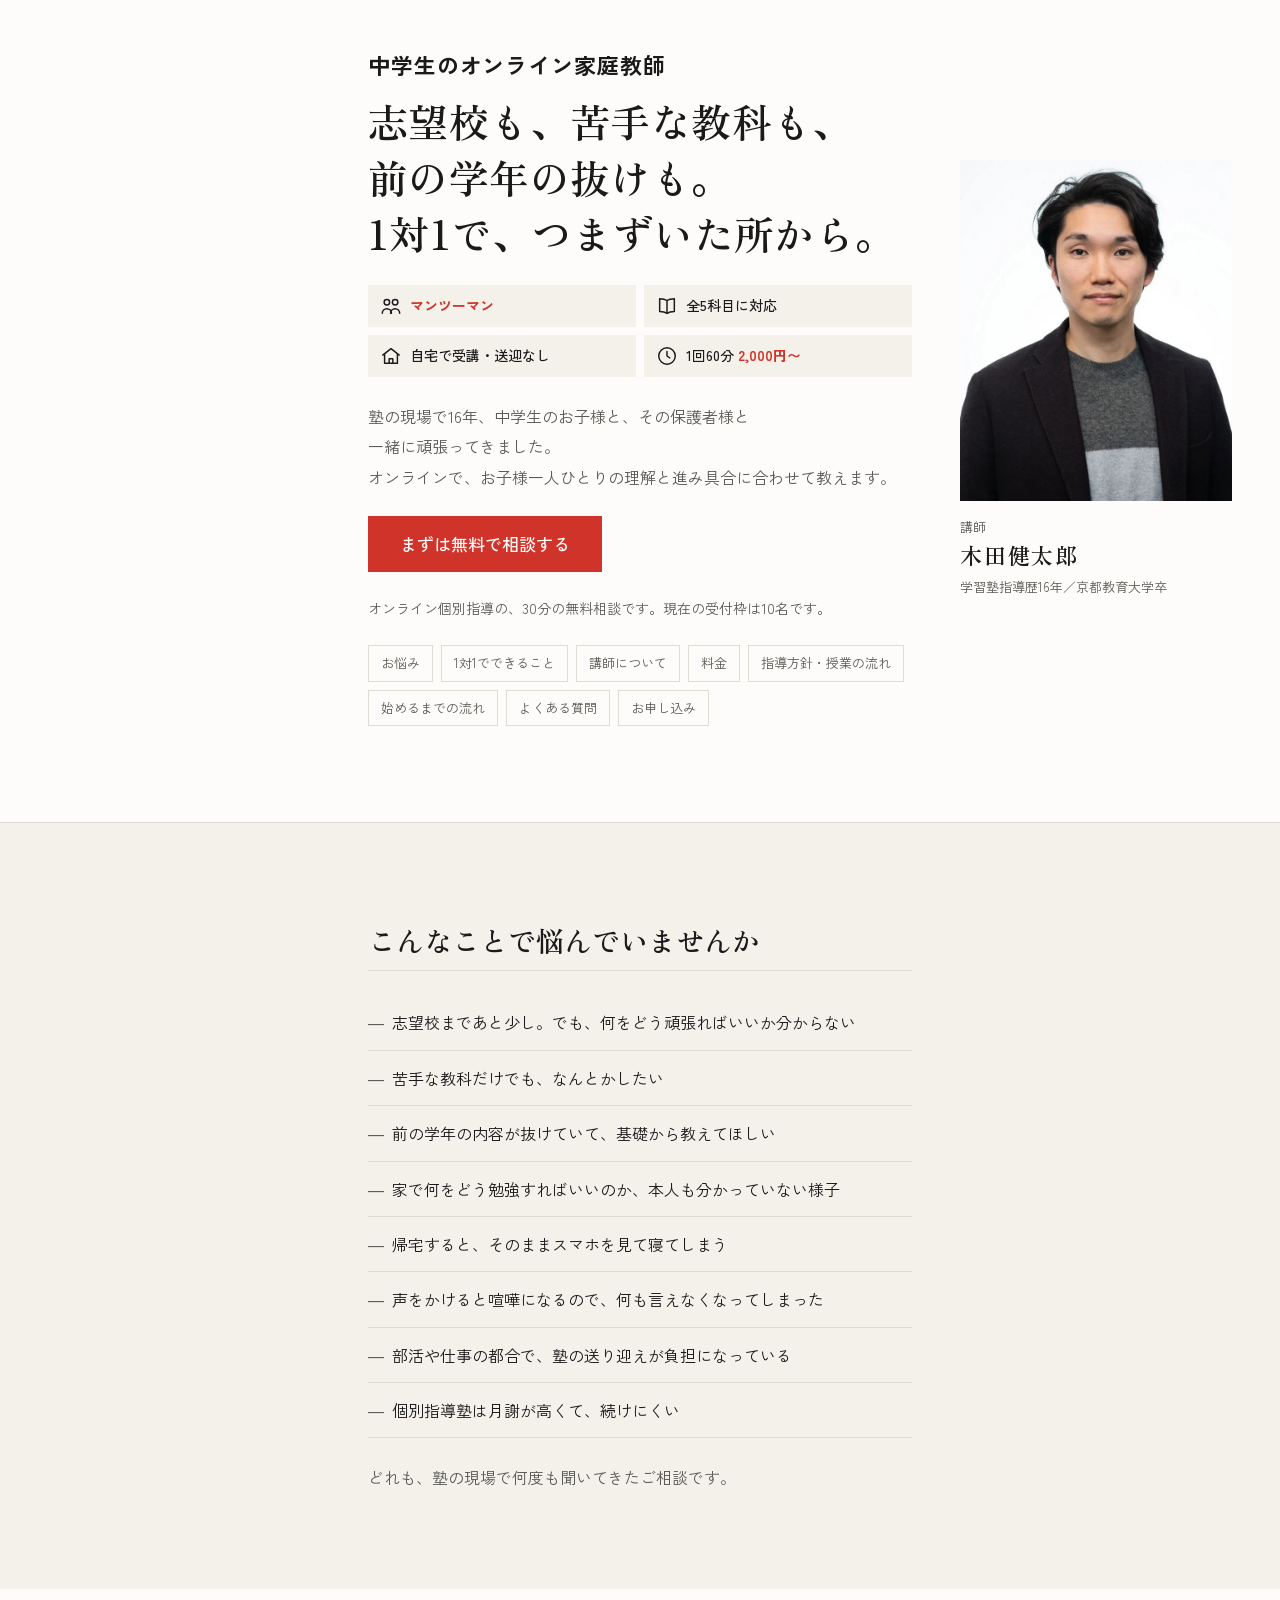
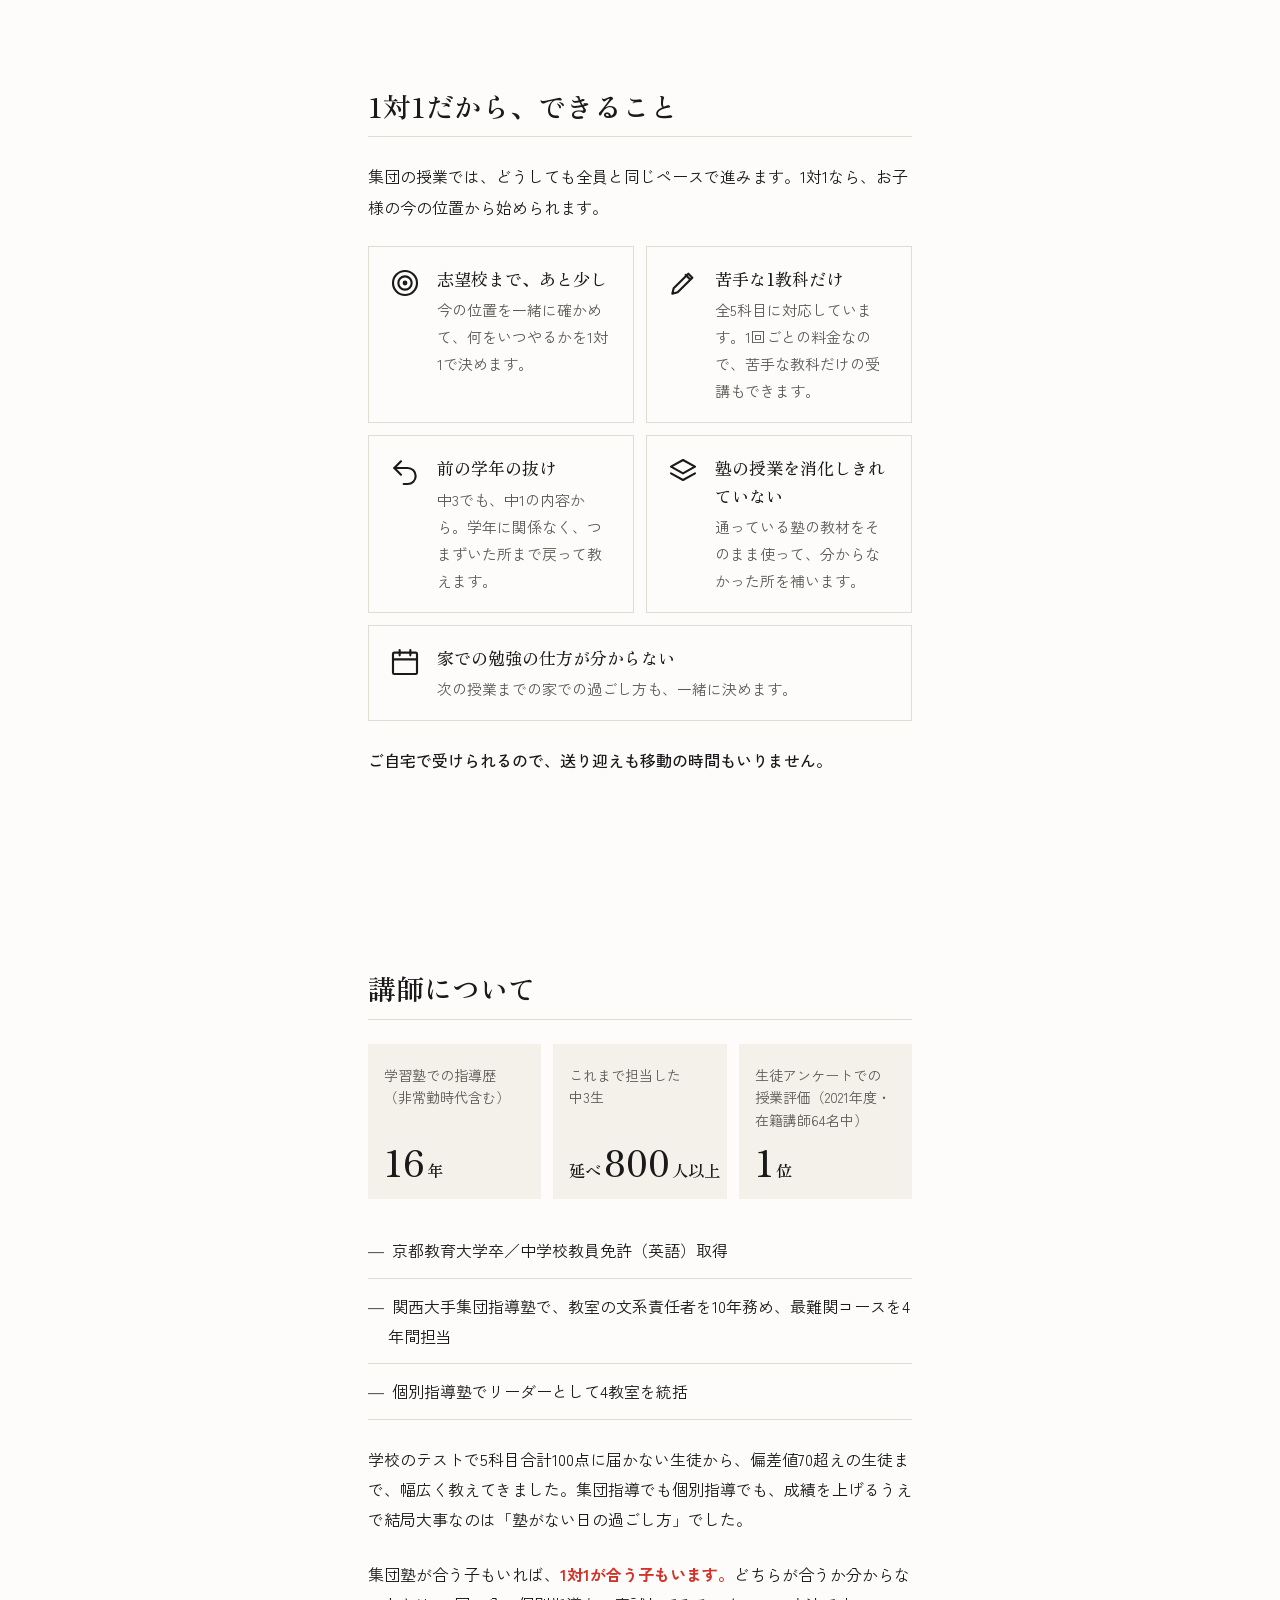
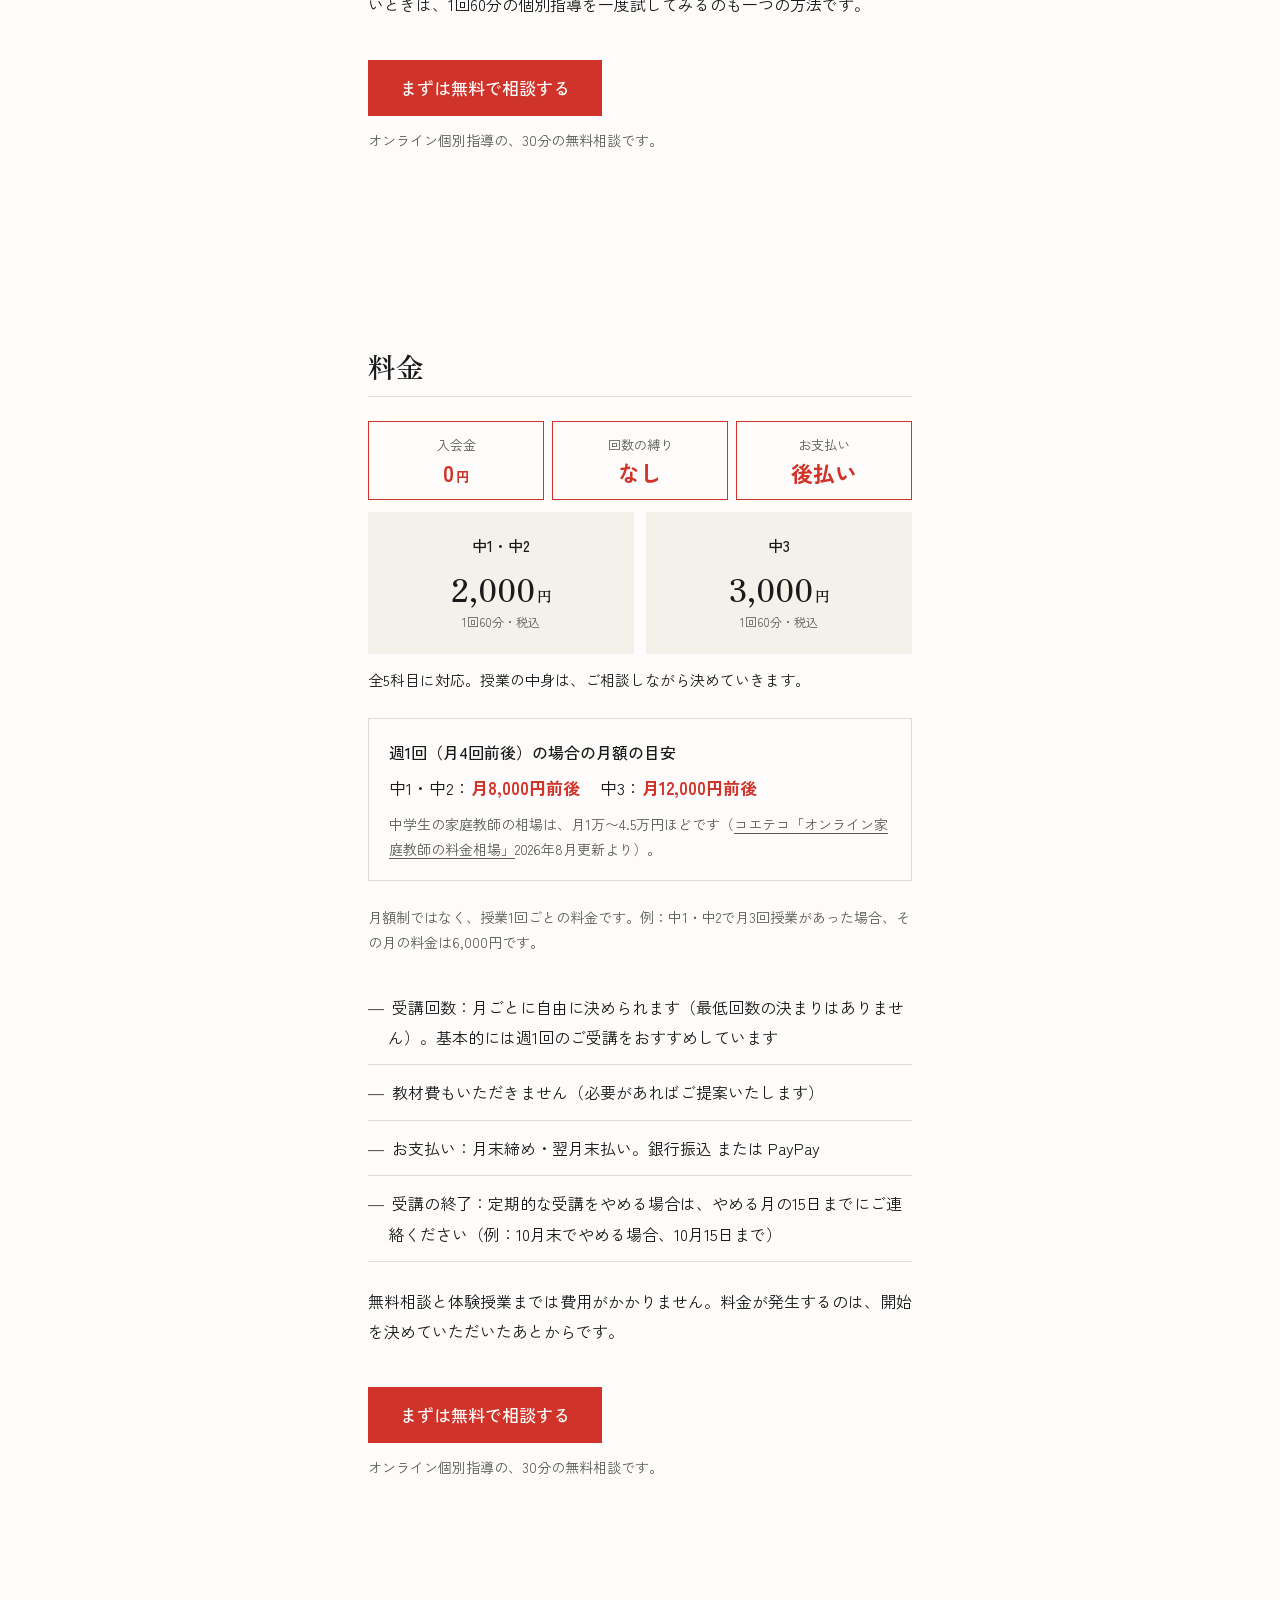
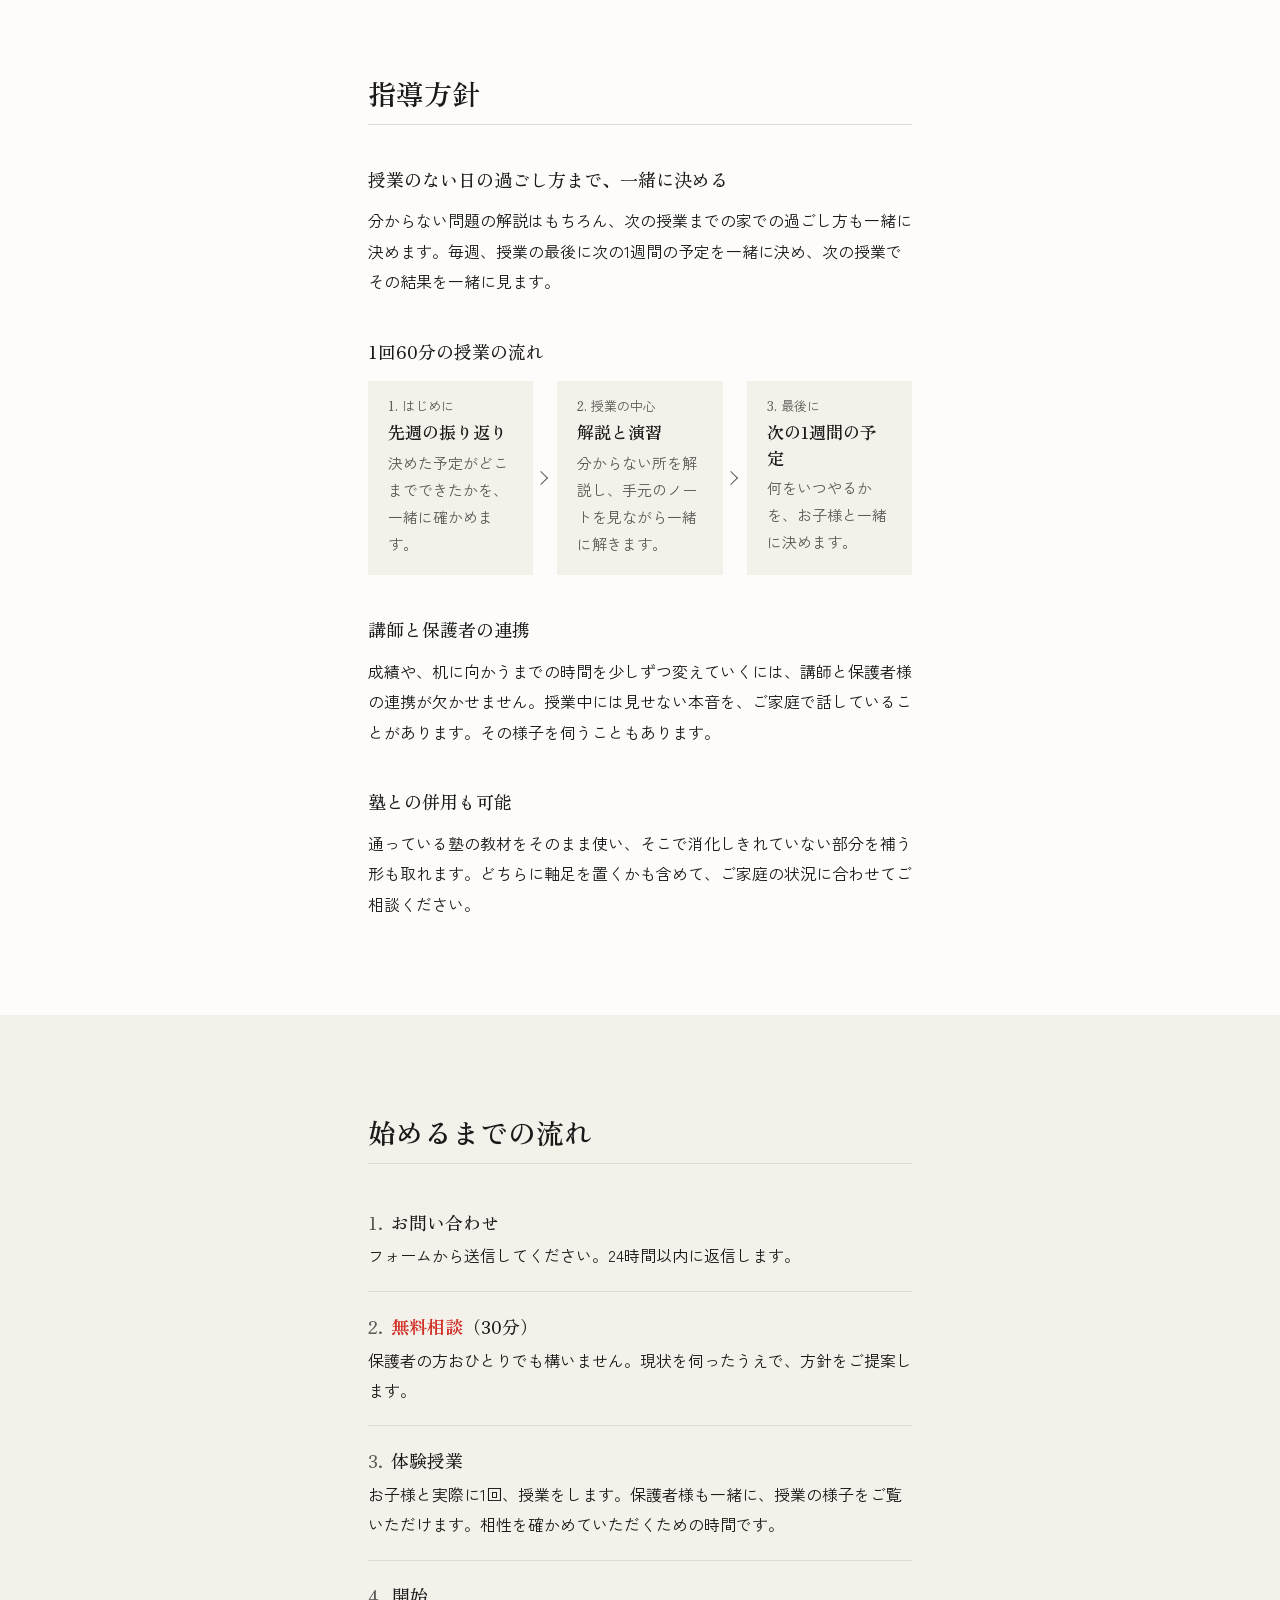
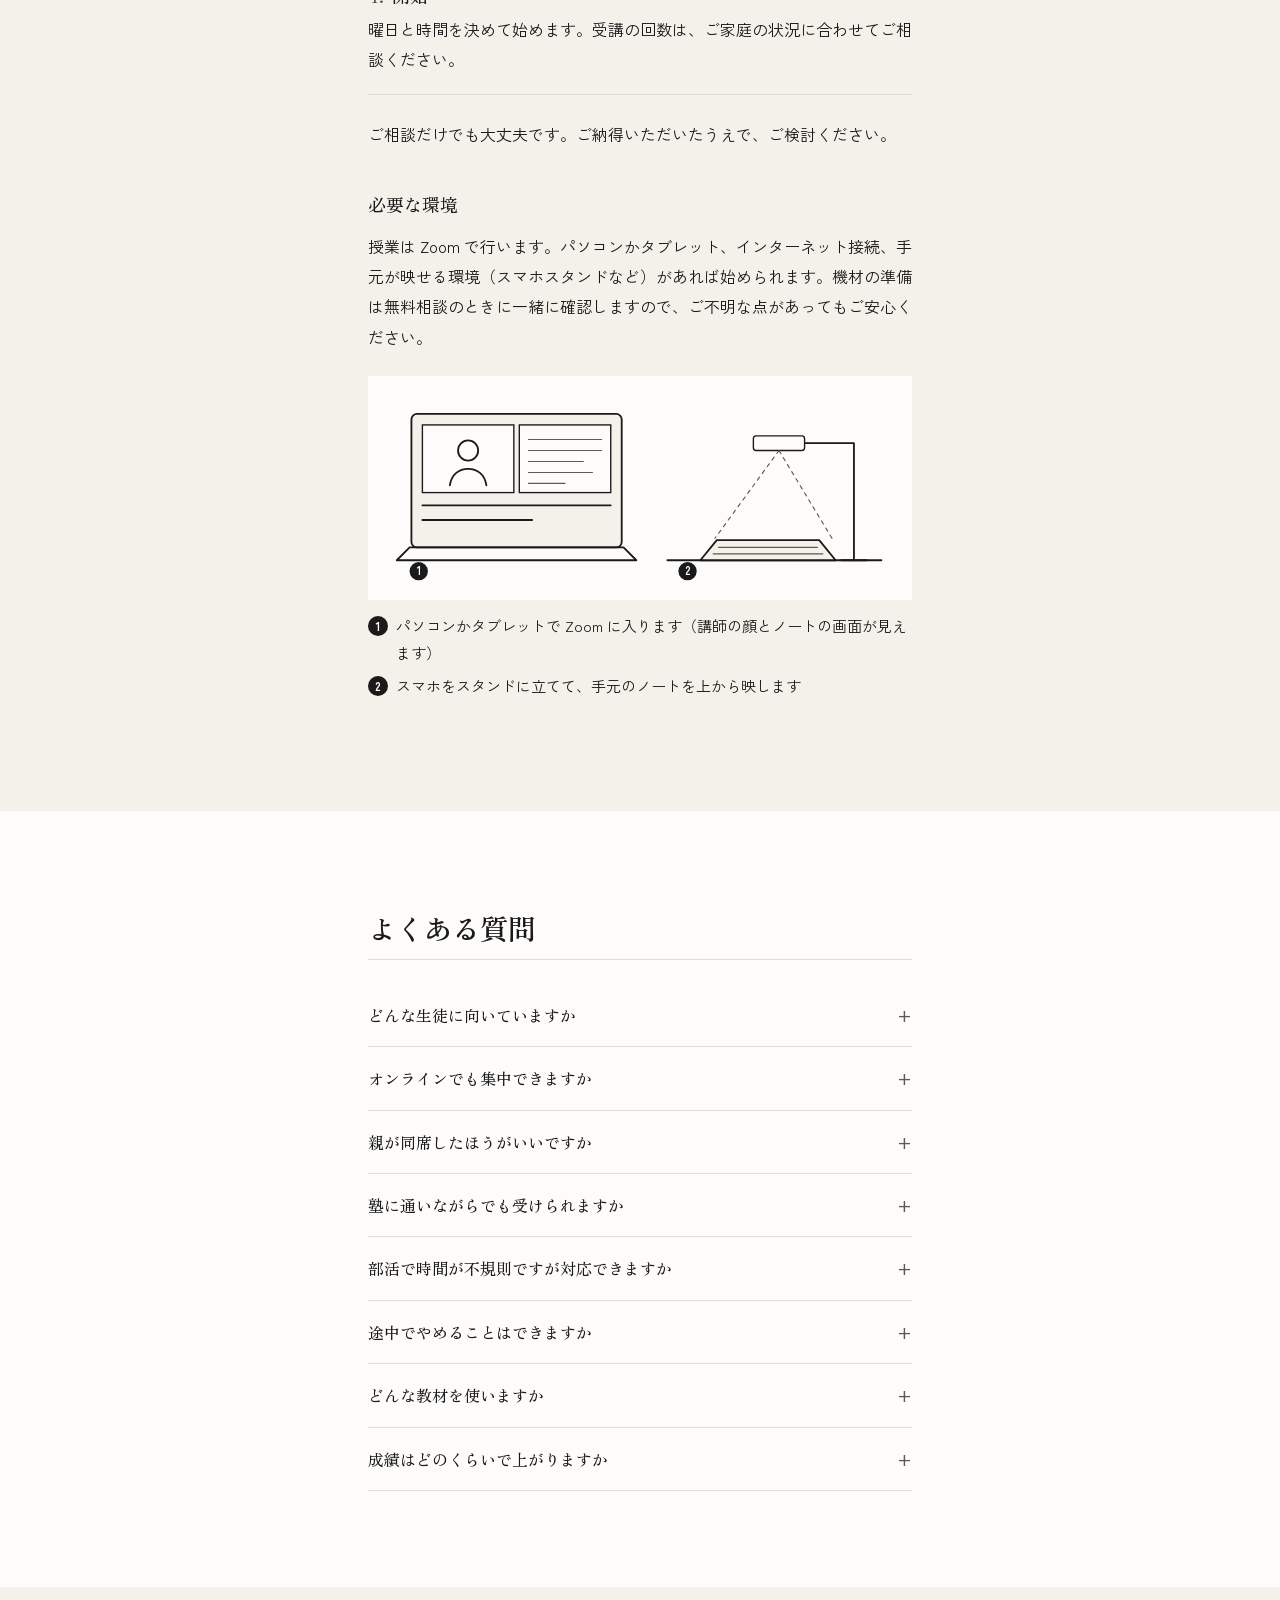
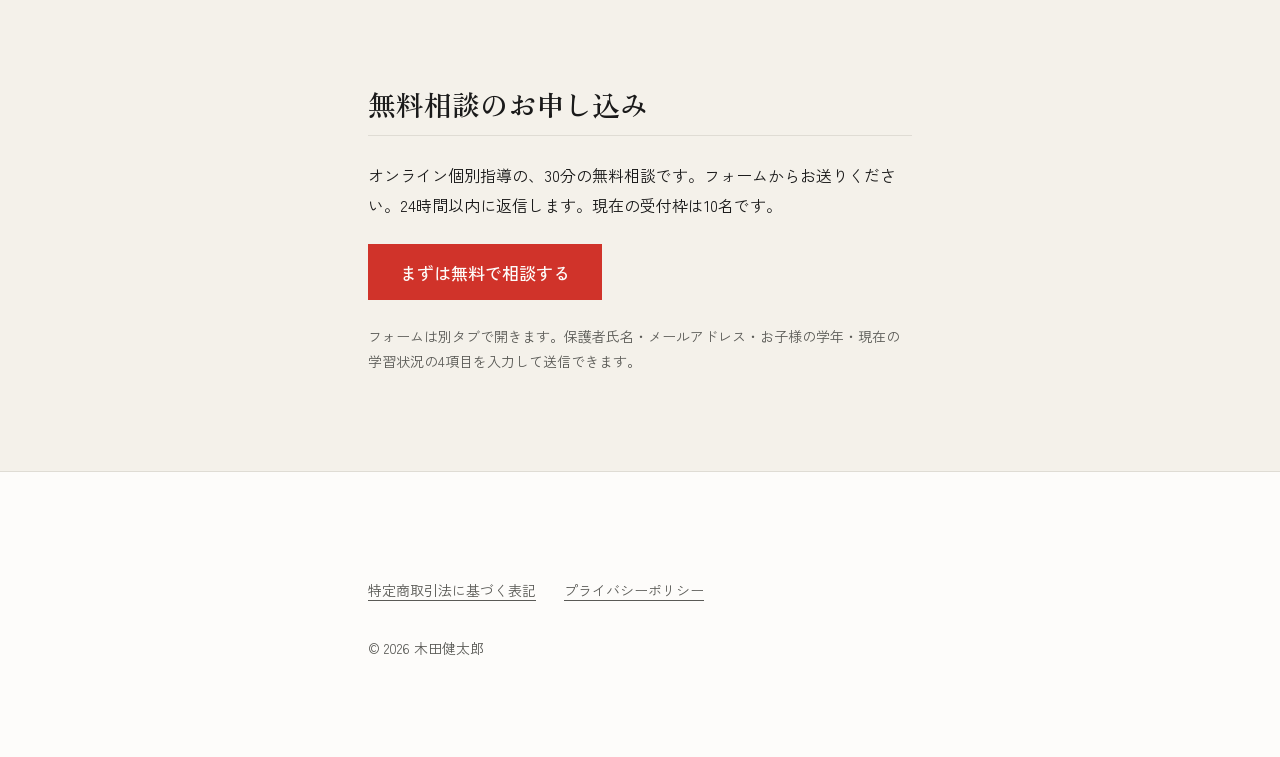
==== index.html @ 0fae0736 "クラウドワークスのFBを反映：最初の画面でサービス内容が分かるように、1対1を軸に構成を見直し - ヒーロー：サービス名「中学生のオンライン家庭教師」と、マンツーマン・全5科目・自宅で受講・1回60分" ====
<!DOCTYPE html>
<html lang="ja">
<head>
<meta charset="utf-8">
<meta name="viewport" content="width=device-width, initial-scale=1">
<title>中学生のオンライン家庭教師 木田健太郎｜マンツーマン・全5科目</title>
<meta name="description" content="中学生のオンライン家庭教師。塾の現場で16年教えてきた講師が、マンツーマンで全5科目に対応します。志望校、苦手な教科、前の学年の抜けまで、1対1でつまずいた所から一緒に。1回60分2,000円から、入会金0円。無料相談受付中。">
<link rel="canonical" href="https://ah24ok2-svg.github.io/online-katekyo-kida-lp/">

<meta property="og:type" content="website">
<meta property="og:site_name" content="オンライン家庭教師 木田健太郎">
<meta property="og:title" content="中学生のオンライン家庭教師 木田健太郎｜マンツーマン・全5科目">
<meta property="og:description" content="塾の現場で16年教えてきた講師が、マンツーマンで全5科目に対応します。1回60分2,000円から、入会金0円。無料相談受付中。">
<meta property="og:url" content="https://ah24ok2-svg.github.io/online-katekyo-kida-lp/">
<meta property="og:image" content="https://ah24ok2-svg.github.io/online-katekyo-kida-lp/assets/img/ogp.jpg">
<meta property="og:image:width" content="1200">
<meta property="og:image:height" content="630">
<meta property="og:locale" content="ja_JP">
<meta name="twitter:card" content="summary_large_image">
<meta name="twitter:title" content="中学生のオンライン家庭教師 木田健太郎｜マンツーマン・全5科目">
<meta name="twitter:description" content="塾の現場で16年教えてきた講師が、マンツーマンで全5科目に対応します。1回60分2,000円から。無料相談受付中。">
<meta name="twitter:image" content="https://ah24ok2-svg.github.io/online-katekyo-kida-lp/assets/img/ogp.jpg">

<link rel="icon" href="assets/img/favicon.svg" type="image/svg+xml">
<link rel="preconnect" href="https://fonts.googleapis.com">
<link rel="preconnect" href="https://fonts.gstatic.com" crossorigin>
<link rel="stylesheet" href="https://fonts.googleapis.com/css2?family=Zen+Kaku+Gothic+New:wght@400;500;700&family=Zen+Old+Mincho:wght@500;600&display=swap">
<link rel="stylesheet" href="assets/css/style.css?v=20261006-1">

<script type="application/ld+json">
{
  "@context": "https://schema.org",
  "@type": "Service",
  "serviceType": "オンライン家庭教師",
  "name": "オンライン家庭教師 木田健太郎",
  "url": "https://ah24ok2-svg.github.io/online-katekyo-kida-lp/",
  "areaServed": { "@type": "Country", "name": "日本" },
  "availableChannel": {
    "@type": "ServiceChannel",
    "serviceUrl": "https://docs.google.com/forms/d/e/1FAIpQLScOPqG9miC_g9i534J-79wYgB1RrjtzoHpHmGFj-Q4R5QNJWg/viewform",
    "servicePhone": null
  },
  "audience": { "@type": "EducationalAudience", "educationalRole": "student" },
  "provider": {
    "@type": "Person",
    "name": "木田健太郎",
    "jobTitle": "オンライン家庭教師",
    "alumniOf": { "@type": "CollegeOrUniversity", "name": "京都教育大学" },
    "knowsAbout": ["中学生の学習指導", "高校受験", "中学生の全科目"]
  }
}
</script>
</head>
<body>

<main>

  <!-- 1. ヒーロー -->
  <header class="section hero" id="top">
    <div class="wrap hero-grid">
      <div class="hero-body">
        <p class="kicker">中学生のオンライン家庭教師</p>
        <h1><span class="nb">志望校も、</span><span class="nb">苦手な教科も、</span><br><span class="nb">前の学年の抜けも。</span><br><span class="nb">1対1で、</span><span class="nb">つまずいた所から。</span></h1>
        <ul class="points">
          <li><svg class="ico" viewBox="0 0 24 24" aria-hidden="true"><circle cx="7.5" cy="8" r="3"/><circle cx="16.5" cy="8" r="3"/><path d="M2.5 20a5 5 0 0 1 10 0"/><path d="M11.5 20a5 5 0 0 1 10 0"/></svg><span><span class="em">マンツーマン</span></span></li>
          <li><svg class="ico" viewBox="0 0 24 24" aria-hidden="true"><path d="M12 6c-2-1.5-5-2-8-2v14c3 0 6 .5 8 2 2-1.5 5-2 8-2V4c-3 0-6 .5-8 2z"/><path d="M12 6v14"/></svg><span>全5科目に対応</span></li>
          <li><svg class="ico" viewBox="0 0 24 24" aria-hidden="true"><path d="M3 11l9-7 9 7"/><path d="M5 10v10h14V10"/><path d="M10 20v-5h4v5"/></svg><span><span class="nb">自宅で受講・</span><span class="nb">送迎なし</span></span></li>
          <li><svg class="ico" viewBox="0 0 24 24" aria-hidden="true"><circle cx="12" cy="12" r="9"/><path d="M12 7v5l3 2"/></svg><span><span class="nb">1回60分</span> <span class="nb em">2,000円〜</span></span></li>
        </ul>
        <p class="lede">
          <span class="nb">塾の現場で16年、</span><span class="nb">中学生のお子様と、</span><span class="nb">その保護者様と</span><span class="nb">一緒に頑張ってきました。</span><br>
          <span class="nb">オンラインで、</span><span class="nb">お子様一人ひとりの理解と</span><span class="nb">進み具合に合わせて教えます。</span>
        </p>
        <figure class="hero-photo">
          <img src="assets/img/kida.jpg" alt="講師 木田健太郎の写真" width="654" height="818">
          <figcaption>
            <span class="role">講師</span>
            <span class="name">木田健太郎</span>
            <span class="meta"><span class="nb">学習塾指導歴16年／</span><span class="nb">京都教育大学卒</span></span>
          </figcaption>
        </figure>
        <p class="cta-row">
          <a class="btn" href="https://docs.google.com/forms/d/e/1FAIpQLScOPqG9miC_g9i534J-79wYgB1RrjtzoHpHmGFj-Q4R5QNJWg/viewform" target="_blank" rel="noopener">まずは無料で相談する</a>
        </p>
        <p class="note"><span class="nb">オンライン個別指導の、</span><span class="nb">30分の無料相談です。</span><span class="nb">現在の受付枠は10名です。</span></p>
        <nav class="toc" aria-label="目次">
          <ul>
            <li><a href="#worries">お悩み</a></li>
            <li><a href="#one-on-one">1対1でできること</a></li>
            <li><a href="#tutor">講師について</a></li>
            <li><a href="#price">料金</a></li>
            <li><a href="#policy">指導方針・授業の流れ</a></li>
            <li><a href="#flow">始めるまでの流れ</a></li>
            <li><a href="#faq">よくある質問</a></li>
            <li><a href="#contact">お申し込み</a></li>
          </ul>
        </nav>
      </div>
    </div>
  </header>

  <!-- 2. こんなことで悩んでいませんか -->
  <section class="section band" id="worries">
    <div class="wrap">
      <h2>こんなことで悩んでいませんか</h2>
      <ul class="list">
        <li>志望校まであと少し。でも、何をどう頑張ればいいか分からない</li>
        <li>苦手な教科だけでも、なんとかしたい</li>
        <li>前の学年の内容が抜けていて、基礎から教えてほしい</li>
        <li>家で何をどう勉強すればいいのか、本人も分かっていない様子</li>
        <li>帰宅すると、そのままスマホを見て寝てしまう</li>
        <li>声をかけると喧嘩になるので、何も言えなくなってしまった</li>
        <li>部活や仕事の都合で、塾の送り迎えが負担になっている</li>
        <li>個別指導塾は月謝が高くて、続けにくい</li>
      </ul>
      <p class="accept">どれも、塾の現場で何度も聞いてきたご相談です。</p>
    </div>
  </section>

  <!-- 3. 1対1だから、できること -->
  <section class="section" id="one-on-one">
    <div class="wrap">
      <h2>1対1だから、できること</h2>
      <p>集団の授業では、どうしても全員と同じペースで進みます。1対1なら、お子様の今の位置から始められます。</p>
      <ul class="fits">
        <li>
          <svg class="ico" viewBox="0 0 24 24" aria-hidden="true"><circle cx="12" cy="12" r="9"/><circle cx="12" cy="12" r="5"/><circle cx="12" cy="12" r="1"/></svg>
          <div>
            <h3>志望校まで、あと少し</h3>
            <p>今の位置を一緒に確かめて、何をいつやるかを1対1で決めます。</p>
          </div>
        </li>
        <li>
          <svg class="ico" viewBox="0 0 24 24" aria-hidden="true"><path d="M4 20l4-1 11-11-3-3L5 16z"/><path d="M14 6l3 3"/></svg>
          <div>
            <h3>苦手な1教科だけ</h3>
            <p>全5科目に対応しています。1回ごとの料金なので、苦手な教科だけの受講もできます。</p>
          </div>
        </li>
        <li>
          <svg class="ico" viewBox="0 0 24 24" aria-hidden="true"><path d="M9 14l-5-5 5-5"/><path d="M4 9h10a6 6 0 0 1 0 12h-3"/></svg>
          <div>
            <h3>前の学年の抜け</h3>
            <p>中3でも、中1の内容から。学年に関係なく、つまずいた所まで戻って教えます。</p>
          </div>
        </li>
        <li>
          <svg class="ico" viewBox="0 0 24 24" aria-hidden="true"><path d="M12 3l9 5-9 5-9-5z"/><path d="M3 13l9 5 9-5"/></svg>
          <div>
            <h3>塾の授業を消化しきれていない</h3>
            <p>通っている塾の教材をそのまま使って、分からなかった所を補います。</p>
          </div>
        </li>
        <li>
          <svg class="ico" viewBox="0 0 24 24" aria-hidden="true"><rect x="3" y="5" width="18" height="16" rx="1"/><path d="M3 10h18M8 3v4M16 3v4"/></svg>
          <div>
            <h3>家での勉強の仕方が分からない</h3>
            <p>次の授業までの家での過ごし方も、一緒に決めます。</p>
          </div>
        </li>
      </ul>
      <p class="fits-plus"><span class="nb">ご自宅で受けられるので、</span><span class="nb">送り迎えも移動の時間もいりません。</span></p>
    </div>
  </section>

  <!-- 4. 講師について -->
  <section class="section" id="tutor">
    <div class="wrap">
      <h2>講師について</h2>
      <ul class="stats">
        <li><span class="stat-label"><span class="nb">学習塾での指導歴</span><span class="nb">（非常勤時代含む）</span></span><span class="stat-num">16<small>年</small></span></li>
        <li><span class="stat-label"><span class="nb">これまで担当した</span><span class="nb">中3生</span></span><span class="stat-num"><small class="pre">延べ</small>800<small>人以上</small></span></li>
        <li><span class="stat-label"><span class="nb">生徒アンケートでの</span><span class="nb">授業評価</span><span class="nb">（2021年度・</span><span class="nb">在籍講師64名中）</span></span><span class="stat-num">1<small>位</small></span></li>
      </ul>
      <ul class="list">
        <li>京都教育大学卒／中学校教員免許（英語）取得</li>
        <li>関西大手集団指導塾で、教室の文系責任者を10年務め、最難関コースを4年間担当</li>
        <li>個別指導塾でリーダーとして4教室を統括</li>
      </ul>
      <p>学校のテストで5科目合計100点に届かない生徒から、偏差値70超えの生徒まで、幅広く教えてきました。集団指導でも個別指導でも、成績を上げるうえで結局大事なのは「塾がない日の過ごし方」でした。</p>
      <p>集団塾が合う子もいれば、<span class="em">1対1が合う子もいます。</span>どちらが合うか分からないときは、1回60分の個別指導を一度試してみるのも一つの方法です。</p>

      <!-- 個人で始めた理由（200〜300字）。原稿ができたら、コメントを外して本文を入れる。
      <h3>なぜ、オンラインで個人で始めたのか</h3>
      <p></p>
      -->

      <!-- 自己紹介動画（60〜90秒）の埋め込み枠。撮影後、下のコメントを外して iframe を入れる。
      <div class="video">
        <iframe src="" title="木田健太郎 自己紹介" loading="lazy" allowfullscreen></iframe>
      </div>
      -->

      <!-- 保護者様・生徒さんからの声（手紙・色紙の写真）。写真を assets/img/ に置いたら、コメントを外して src と alt を入れる。
           名前・学校名・地域が写り込まない引きの写真にする。
      <h3>いただいた言葉</h3>
      <ul class="voices">
        <li><figure><img src="assets/img/voice-1.jpg" alt="" width="800" height="600" loading="lazy"><figcaption></figcaption></figure></li>
        <li><figure><img src="assets/img/voice-2.jpg" alt="" width="800" height="600" loading="lazy"><figcaption></figcaption></figure></li>
      </ul>
      -->

      <div class="cta-mid">
        <p class="cta-row">
          <a class="btn" href="https://docs.google.com/forms/d/e/1FAIpQLScOPqG9miC_g9i534J-79wYgB1RrjtzoHpHmGFj-Q4R5QNJWg/viewform" target="_blank" rel="noopener">まずは無料で相談する</a>
        </p>
        <p class="note">オンライン個別指導の、30分の無料相談です。</p>
      </div>
    </div>
  </section>

  <!-- 5. 料金 -->
  <section class="section" id="price">
    <div class="wrap">
      <h2>料金</h2>
      <ul class="perks">
        <li><span class="perk-label">入会金</span><span class="perk-value">0<small>円</small></span></li>
        <li><span class="perk-label">回数の縛り</span><span class="perk-value">なし</span></li>
        <li><span class="perk-label">お支払い</span><span class="perk-value">後払い</span></li>
      </ul>
      <ul class="plans">
        <li>
          <span class="plan-name">中1・中2</span>
          <span class="plan-price">2,000<small>円</small></span>
          <span class="plan-unit">1回60分・税込</span>
        </li>
        <li>
          <span class="plan-name">中3</span>
          <span class="plan-price">3,000<small>円</small></span>
          <span class="plan-unit">1回60分・税込</span>
        </li>
      </ul>
      <p class="plan-memo"><span class="nb">全5科目に対応。</span><span class="nb">授業の中身は、</span><span class="nb">ご相談しながら決めていきます。</span></p>
      <div class="estimate">
        <p class="estimate-head">週1回（月4回前後）の場合の月額の目安</p>
        <p class="estimate-body"><span class="nb">中1・中2：<span class="em">月8,000円前後</span></span><span class="nb">中3：<span class="em">月12,000円前後</span></span></p>
        <p class="note">中学生の家庭教師の相場は、月1万〜4.5万円ほどです（<a href="https://coeteco.jp/articles/11936" target="_blank" rel="noopener">コエテコ「オンライン家庭教師の料金相場」</a>2026年8月更新より）。</p>
      </div>
      <p class="note">月額制ではなく、授業1回ごとの料金です。例：中1・中2で月3回授業があった場合、その月の料金は6,000円です。</p>
      <ul class="list">
        <li>受講回数：月ごとに自由に決められます（最低回数の決まりはありません）。基本的には週1回のご受講をおすすめしています</li>
        <li>教材費もいただきません（必要があればご提案いたします）</li>
        <li>お支払い：月末締め・翌月末払い。銀行振込 または PayPay</li>
        <li>受講の終了：定期的な受講をやめる場合は、やめる月の15日までにご連絡ください（例：10月末でやめる場合、10月15日まで）</li>
      </ul>
      <p>無料相談と体験授業までは費用がかかりません。料金が発生するのは、開始を決めていただいたあとからです。</p>
      <div class="cta-mid">
        <p class="cta-row">
          <a class="btn" href="https://docs.google.com/forms/d/e/1FAIpQLScOPqG9miC_g9i534J-79wYgB1RrjtzoHpHmGFj-Q4R5QNJWg/viewform" target="_blank" rel="noopener">まずは無料で相談する</a>
        </p>
        <p class="note">オンライン個別指導の、30分の無料相談です。</p>
      </div>
    </div>
  </section>

  <!-- 6. 指導方針 -->
  <section class="section" id="policy">
    <div class="wrap">
      <h2>指導方針</h2>

      <h3>授業のない日の過ごし方まで、一緒に決める</h3>
      <p>分からない問題の解説はもちろん、次の授業までの家での過ごし方も一緒に決めます。毎週、授業の最後に次の1週間の予定を一緒に決め、次の授業でその結果を一緒に見ます。</p>

      <h3>1回60分の授業の流れ</h3>
      <ol class="lesson">
        <li>
          <span class="lesson-step">はじめに</span>
          <h4>先週の振り返り</h4>
          <p>決めた予定がどこまでできたかを、一緒に確かめます。</p>
        </li>
        <li>
          <span class="lesson-step">授業の中心</span>
          <h4>解説と演習</h4>
          <p>分からない所を解説し、手元のノートを見ながら一緒に解きます。</p>
        </li>
        <li>
          <span class="lesson-step">最後に</span>
          <h4>次の1週間の予定</h4>
          <p>何をいつやるかを、お子様と一緒に決めます。</p>
        </li>
      </ol>

      <h3>講師と保護者の連携</h3>
      <p>成績や、机に向かうまでの時間を少しずつ変えていくには、講師と保護者様の連携が欠かせません。授業中には見せない本音を、ご家庭で話していることがあります。その様子を伺うこともあります。</p>

      <h3>塾との併用も可能</h3>
      <p>通っている塾の教材をそのまま使い、そこで消化しきれていない部分を補う形も取れます。どちらに軸足を置くかも含めて、ご家庭の状況に合わせてご相談ください。</p>
    </div>
  </section>

  <!-- 7. 指導開始までの流れ -->
  <section class="section band" id="flow">
    <div class="wrap">
      <h2>始めるまでの流れ</h2>
      <ol class="steps">
        <li>
          <h3>お問い合わせ</h3>
          <p>フォームから送信してください。24時間以内に返信します。</p>
        </li>
        <li>
          <h3><span class="em">無料相談</span>（30分）</h3>
          <p>保護者の方おひとりでも構いません。現状を伺ったうえで、方針をご提案します。</p>
        </li>
        <li>
          <h3>体験授業</h3>
          <p>お子様と実際に1回、授業をします。保護者様も一緒に、授業の様子をご覧いただけます。相性を確かめていただくための時間です。</p>
        </li>
        <li>
          <h3>開始</h3>
          <p>曜日と時間を決めて始めます。受講の回数は、ご家庭の状況に合わせてご相談ください。</p>
        </li>
      </ol>
      <p>ご相談だけでも大丈夫です。ご納得いただいたうえで、ご検討ください。</p>

      <h3>必要な環境</h3>
      <p>授業は Zoom で行います。パソコンかタブレット、インターネット接続、手元が映せる環境（スマホスタンドなど）があれば始められます。機材の準備は無料相談のときに一緒に確認しますので、ご不明な点があってもご安心ください。</p>
      <figure class="setup">
        <svg viewBox="0 0 560 210" role="img" aria-labelledby="setup-title">
          <title id="setup-title">授業の環境：パソコンかタブレットで Zoom をつなぎ、スマホスタンドに立てたスマホで手元のノートを映す</title>
          <!-- ① パソコン・タブレット -->
          <rect class="s-fill" x="30" y="24" width="230" height="146" rx="6"/>
          <rect class="s-paper" x="42" y="36" width="100" height="74"/>
          <circle class="s-line" cx="92" cy="64" r="11"/>
          <path class="s-line" d="M72 102c2-12 10-18 20-18s18 6 20 18"/>
          <rect class="s-paper" x="148" y="36" width="100" height="74"/>
          <path class="s-thin" d="M158 52h80M158 64h80M158 76h60M158 88h70M158 100h40"/>
          <path class="s-line" d="M42 124h206M42 140h120"/>
          <path class="s-line" d="M14 184h262l-14-14H28z"/>
          <circle class="s-badge" cx="38" cy="196" r="10"/>
          <text class="s-num" x="38" y="200">1</text>
          <!-- 机 -->
          <path class="s-line" d="M310 184h234"/>
          <!-- ノート -->
          <path class="s-fill" d="M346 184l18-22h112l18 22z"/>
          <path class="s-thin" d="M366 170h108M360 177h120"/>
          <!-- スマホスタンドとスマホ -->
          <path class="s-line" d="M514 184v-128h-58"/>
          <path class="s-line" d="M500 184h28"/>
          <rect class="s-paper s-edge" x="404" y="48" width="56" height="16" rx="3"/>
          <path class="s-dash" d="M432 64L362 160M432 64l58 96"/>
          <circle class="s-badge" cx="332" cy="196" r="10"/>
          <text class="s-num" x="332" y="200">2</text>
        </svg>
        <figcaption>
          <ol class="setup-legend">
            <li>パソコンかタブレットで Zoom に入ります（講師の顔とノートの画面が見えます）</li>
            <li>スマホをスタンドに立てて、手元のノートを上から映します</li>
          </ol>
        </figcaption>
      </figure>
    </div>
  </section>

  <!-- 8. よくある質問 -->
  <section class="section" id="faq">
    <div class="wrap">
      <h2>よくある質問</h2>

      <details>
        <summary>どんな生徒に向いていますか</summary>
        <p>塾が続かなかったお子様、集団授業のペースが合わなかったお子様、人見知りで質問しにくいお子様、前の学年の基礎からつまずいているお子様などです。1対1なので、周りを気にせず質問でき、分からない所まで戻って進められます。合うかどうかは、体験授業で確かめてください。</p>
      </details>

      <details>
        <summary>オンラインでも集中できますか</summary>
        <p>画面越しでも、手元が見える状態にしていただければ、解いている様子はかなり分かります。手が止まった時点でこちらから声をかけられるので、黙って時間が過ぎることはありません。それでも合う・合わないはありますので、体験授業で確かめてください。</p>
      </details>

      <details>
        <summary>親が同席したほうがいいですか</summary>
        <p>基本はお子様と一対一で進めます。授業の見学は、いつでもしていただけます。様子の共有が必要なときは、授業後に別でお伝えします。</p>
      </details>

      <details>
        <summary>塾に通いながらでも受けられますか</summary>
        <p>受けられます。塾の教材をそのまま使って、消化しきれていない部分を一緒に埋める形も取れます。</p>
      </details>

      <details>
        <summary>部活で時間が不規則ですが対応できますか</summary>
        <p>可能な範囲で調整します。曜日を固定したうえで、大会前などの事情があれば振替をご相談ください。空き枠の状況によってはご希望に添えないこともあります。</p>
      </details>

      <details>
        <summary>途中でやめることはできますか</summary>
        <p>できます。月ごとの最低受講回数もありません。ご連絡の時期は、<a href="#price">料金</a>の欄をご覧ください。ご家庭の状況が変わったときは、いつでもご相談ください。</p>
      </details>

      <details>
        <summary>どんな教材を使いますか</summary>
        <p>学校のワークや塾の教材など、すでにお持ちのものを優先して使います。足りない部分がある場合のみ、市販教材をご提案します（購入は任意です）。</p>
      </details>

      <details>
        <summary>成績はどのくらいで上がりますか</summary>
        <p>個人差があり、3か月ほどで変化が出る子もいれば、半年かかる子もいます。いつまでにどうなる、とお約束することはできません。ただ、勉強に手をつけるまでの時間が短くなる、という変化は比較的早く出ることが多いです。</p>
      </details>
    </div>
  </section>

  <!-- 9. 申し込み -->
  <section class="section band" id="contact">
    <div class="wrap">
      <h2>無料相談のお申し込み</h2>
      <p>オンライン個別指導の、30分の無料相談です。フォームからお送りください。24時間以内に返信します。現在の受付枠は10名です。</p>
      <p class="cta-row">
        <a class="btn" href="https://docs.google.com/forms/d/e/1FAIpQLScOPqG9miC_g9i534J-79wYgB1RrjtzoHpHmGFj-Q4R5QNJWg/viewform" target="_blank" rel="noopener">まずは無料で相談する</a>
      </p>
      <p class="note">フォームは別タブで開きます。保護者氏名・メールアドレス・お子様の学年・現在の学習状況の4項目を入力して送信できます。</p>
    </div>
  </section>

</main>

<footer class="section footer">
  <div class="wrap">
    <p class="foot-links">
      <a href="legal/">特定商取引法に基づく表記</a>
      <a href="privacy/">プライバシーポリシー</a>
    </p>
    <p class="note">&copy; 2026 木田健太郎</p>
  </div>
</footer>

</body>
</html>
---- assets/css/style.css ----
@charset "utf-8";

/* ========================================
   トークン
   ======================================== */
:root {
  color-scheme: light;

  --paper:    #FDFCFA;
  --ink:      #1A1A1A;
  --graphite: #5A5A56;
  --rule:     #DFDCD4;
  --vermil:   #D0332A;
  --vermil-d: #A82820;
  --band:     #F4F1EA;   /* セクションを区切る薄い帯。色数は増やさず明度差だけで変化をつける */

  --serif: "Zen Old Mincho", serif;
  --sans:  "Zen Kaku Gothic New", sans-serif;

  --measure: 34em;          /* 日本語本文 1行 30〜38文字 */
  --gutter: 1.5rem;
  --section-gap: 4.5rem;    /* セクション間の余白はここだけで管理する */
}

/* ========================================
   ベース
   ======================================== */
*,
*::before,
*::after { box-sizing: border-box; }

html { -webkit-text-size-adjust: 100%; }

body {
  margin: 0;
  background: var(--paper);
  color: var(--ink);
  font-family: var(--sans);
  font-weight: 400;
  font-size: 1rem;
  line-height: 1.9;
  font-feature-settings: "palt";
}

h1, h2, h3, h4 {
  font-family: var(--serif);
  font-weight: 600;
  margin: 0;
}

h1 {
  font-size: clamp(1.5rem, 6.4vw, 2.5rem);
  line-height: 1.4;
  letter-spacing: 0.01em;
}

h2 {
  font-size: clamp(1.35rem, 3.5vw, 1.75rem);
  line-height: 1.5;
  padding-bottom: 0.6rem;
  border-bottom: 1px solid var(--rule);
}

h3 {
  font-size: 1.125rem;
  line-height: 1.6;
  font-weight: 500;
}

p { margin: 0; }

a { color: var(--ink); }

img {
  display: block;
  max-width: 100%;
  height: auto;
}

:focus-visible {
  outline: 2px solid var(--ink);
  outline-offset: 3px;
}

/* ========================================
   レイアウト
   ======================================== */
.wrap {
  width: 100%;
  max-width: calc(var(--measure) + var(--gutter) * 2);
  margin-inline: auto;
  padding-inline: var(--gutter);
}

/* セクションの縦余白は .section のみが持つ */
.section {
  padding-block: var(--section-gap);
}

/* セクション内の縦リズム */
.section .wrap > * + * { margin-top: 1.5rem; }
.section .wrap > h3 { margin-top: 2.5rem; }
.section .wrap > h3 + p { margin-top: 0.75rem; }

/* ========================================
   ヒーロー
   ======================================== */
.hero {
  padding-top: 3rem;
  border-bottom: 1px solid var(--rule);
}

.hero .lede { color: var(--graphite); }

/* 見出しより先に、何のサービスかを読ませる */
.kicker {
  font-weight: 700;
  font-size: clamp(1.0625rem, 2.6vw, 1.25rem);
  letter-spacing: 0.04em;
  line-height: 1.5;
}

.hero-body > .kicker + h1 { margin-top: 0.75rem; }

/* マンツーマン・全5科目・自宅で・料金を、見出しのすぐ下に並べる */
.points {
  list-style: none;
  margin: 0;
  padding: 0;
  display: grid;
  grid-template-columns: repeat(2, minmax(0, 1fr));
  gap: 0.5rem;
}

.points li {
  display: flex;
  align-items: center;
  gap: 0.5rem;
  padding: 0.625rem 0.75rem;
  background: var(--band);
  font-weight: 500;
  font-size: 0.875rem;
  line-height: 1.4;
}

.points .ico { flex: none; }

/* 写真はリード文と CTA の間に置く（最初の画面では見出しを先に読ませる）。
   モバイルでは小さめの写真と名前を横に並べ、行の幅を埋めて左右の端を揃える */
.hero-photo {
  margin-inline: 0;
  display: flex;
  align-items: center;
  gap: 1.25rem;
}

.hero-photo img {
  flex: 0 0 40%;
  max-width: 10rem;
  aspect-ratio: 4 / 5;
  object-fit: cover;
  object-position: 50% 20%;
}

.hero-photo figcaption {
  display: flex;
  flex-direction: column;
  line-height: 1.6;
}

.hero-photo .role,
.hero-photo .meta {
  color: var(--graphite);
  font-size: 0.8125rem;
}

.hero-photo .name {
  font-family: var(--serif);
  font-weight: 600;
  font-size: 1.375rem;
  letter-spacing: 0.08em;
}

.hero-photo .meta { margin-top: 0.25rem; }

/* 見出し先頭の「 は字面の左に半角分の空きがあり、行頭が引っ込んで見える。
   その分だけ左へぶら下げて、下の本文と左端を揃える */
.hang { margin-left: -0.5em; }

/* 語の途中で折り返さないためのまとまり */
.nb {
  display: inline-block;
  text-indent: 0;   /* .list のぶら下げ（負の text-indent）を引き継がない */
}

.section .hero-grid > * + * { margin-top: 0; }

.hero-body > * + * { margin-top: 1.5rem; }

/* ========================================
   テキスト部品
   ======================================== */
.list {
  margin: 0;
  padding: 0;
  list-style: none;
}

.list li {
  padding: 0.75rem 0 0.75rem 1.25rem;
  border-bottom: 1px solid var(--rule);
  text-indent: -1.25rem;
}

.list li::before {
  content: "―";
  color: var(--graphite);
  margin-right: 0.5rem;
}

.accept { color: var(--graphite); }

/* 朱の2用途のうちのひとつ：伝えたい言葉の強調（色＋太字）。下線は使わない */
.em {
  color: var(--vermil);
  font-weight: 700;
}

/* 線のアイコン。色は文字色を引き継ぐ */
.ico {
  width: 1.375rem;
  height: 1.375rem;
  fill: none;
  stroke: currentColor;
  stroke-width: 1.6;
  stroke-linecap: round;
  stroke-linejoin: round;
}

.note {
  color: var(--graphite);
  font-size: 0.875rem;
  line-height: 1.8;
}

/* ヒーロー下の目次。CTA と競わないよう、小さな横並びのリンクにする */
.toc ul {
  list-style: none;
  margin: 0;
  padding: 0;
  display: flex;
  flex-wrap: wrap;
  gap: 0.5rem;
  font-size: 0.8125rem;
  line-height: 1.4;
}

.toc a {
  display: block;
  padding: 0.5rem 0.75rem;
  border: 1px solid var(--rule);
  color: var(--graphite);
  text-decoration: none;
}

.toc a:hover { color: var(--ink); border-color: var(--graphite); }

/* ========================================
   背景帯（お悩み・お申し込み）
   ======================================== */
.band { background: var(--band); }

/* ========================================
   1対1だから、できること
   ======================================== */
.fits {
  list-style: none;
  margin: 0;
  padding: 0;
  display: grid;
  gap: 0.75rem;
}

.fits li {
  display: flex;
  align-items: flex-start;
  gap: 1rem;
  padding: 1.125rem 1.25rem;
  border: 1px solid var(--rule);
}

.fits .ico {
  flex: none;
  width: 2rem;
  height: 2rem;
  margin-top: 0.125rem;
}

.fits h3 { font-size: 1.0625rem; }

.fits p {
  margin-top: 0.25rem;
  color: var(--graphite);
  font-size: 0.9375rem;
  line-height: 1.8;
}

.fits-plus { font-weight: 500; }

/* ========================================
   実績の数字
   ======================================== */
.stats {
  list-style: none;
  margin: 0;
  padding: 0;
  display: grid;
  gap: 0.75rem;
}

/* 左に説明、右に数字。数字は右端で揃える */
.stats li {
  display: flex;
  align-items: center;
  justify-content: space-between;
  gap: 1rem;
  padding: 1rem 1.25rem;
  background: var(--band);
}

.stat-num {
  flex: none;
  font-family: var(--serif);
  font-weight: 600;
  font-size: 2.25rem;
  line-height: 1;
  white-space: nowrap;
}

.stat-num small,
.plan-price small {
  font-size: 0.45em;
  margin-left: 0.15em;
}

.stat-num small.pre { margin: 0 0.15em 0 0; }

.stat-label {
  color: var(--graphite);
  font-size: 0.875rem;
  line-height: 1.6;
}

/* ========================================
   料金プラン
   ======================================== */
/* 入会金0円・回数の縛りなし・後払いを、料金表の上に並べる */
.perks {
  list-style: none;
  margin: 0;
  padding: 0;
  display: grid;
  grid-template-columns: repeat(3, minmax(0, 1fr));
  gap: 0.5rem;
}

.perks li {
  display: flex;
  flex-direction: column;
  align-items: center;
  padding: 0.875rem 0.25rem;
  border: 1px solid var(--vermil);
  text-align: center;
}

.perk-label {
  color: var(--graphite);
  font-size: 0.8125rem;
  line-height: 1.4;
}

.perk-value {
  margin-top: 0.25rem;
  color: var(--vermil);
  font-weight: 700;
  font-size: 1.375rem;
  line-height: 1.2;
}

.perk-value small { font-size: 0.6em; margin-left: 0.1em; }

.section .wrap > .perks + .plans { margin-top: 0.75rem; }

.estimate {
  padding: 1.125rem 1.25rem;
  border: 1px solid var(--rule);
}

.estimate-head { font-weight: 500; }

.estimate-body {
  margin-top: 0.25rem;
  font-size: 1.0625rem;
}

.estimate-body .nb + .nb { margin-left: 1.25rem; }

.estimate .note { margin-top: 0.5rem; }

.note a { color: var(--graphite); text-underline-offset: 0.2em; }

.plans {
  list-style: none;
  margin: 0;
  padding: 0;
  display: grid;
  grid-template-columns: repeat(2, minmax(0, 1fr));
  gap: 0.75rem;
}

.plans li {
  display: flex;
  flex-direction: column;
  align-items: center;
  padding: 1.25rem 0.5rem;
  background: var(--band);   /* 講師の実績カードと同じ面の色で揃える */
  text-align: center;
}

.plan-name { font-size: 0.9375rem; font-weight: 500; }

/* 授業内容が固定だと受け取られないよう、カードのすぐ下に添える */
.section .wrap > .plans + .plan-memo {
  margin-top: 0.75rem;
  font-size: 0.9375rem;
}

.plan-price {
  margin-top: 0.5rem;
  font-family: var(--serif);
  font-weight: 600;
  font-size: 2rem;
  line-height: 1.2;
}

.plan-unit {
  margin-top: 0.25rem;
  color: var(--graphite);
  font-size: 0.75rem;
}

/* ========================================
   指導開始までの流れ
   ======================================== */
.steps {
  margin: 0;
  padding: 0;
  list-style: none;
  counter-reset: step;
}

.steps li {
  counter-increment: step;
  padding: 1.25rem 0;
  border-bottom: 1px solid var(--rule);
}

.steps li h3 { margin: 0; }

.steps li h3::before {
  content: counter(step) ".";
  font-family: var(--serif);
  color: var(--graphite);
  margin-right: 0.5rem;
}

.steps li p { margin-top: 0.25rem; }

/* ========================================
   1回60分の授業の流れ
   ======================================== */
.section .wrap > h3 + .lesson { margin-top: 1rem; }

.lesson {
  list-style: none;
  margin: 0;
  padding: 0;
  display: grid;
  gap: 1.75rem;
  counter-reset: lesson;
}

.lesson li {
  counter-increment: lesson;
  position: relative;
  padding: 1rem 1.25rem 1.125rem;
  background: var(--band);
}

/* カードの間に下向きの矢印。デスクトップでは右向きにする */
.lesson li + li::before {
  content: "";
  position: absolute;
  left: 50%;
  top: -1.375rem;
  width: 0.625rem;
  height: 0.625rem;
  border-right: 1.5px solid var(--graphite);
  border-bottom: 1.5px solid var(--graphite);
  transform: translateX(-50%) rotate(45deg);
}

.lesson-step {
  display: block;
  color: var(--graphite);
  font-size: 0.8125rem;
  line-height: 1.4;
}

.lesson-step::before {
  content: counter(lesson) ". ";
  font-family: var(--serif);
}

.lesson h4 {
  margin-top: 0.25rem;
  font-size: 1.0625rem;
  font-weight: 600;
  line-height: 1.5;
}

.lesson p {
  margin-top: 0.25rem;
  color: var(--graphite);
  font-size: 0.9375rem;
  line-height: 1.8;
}

/* ========================================
   必要な環境の図
   ======================================== */
.setup { margin-inline: 0; }

.setup svg {
  display: block;
  width: 100%;
  height: auto;
  padding: 1rem;
  background: var(--paper);
}

.s-line,
.s-thin,
.s-dash,
.s-edge { fill: none; stroke: var(--ink); stroke-linecap: round; stroke-linejoin: round; }
.s-line,
.s-edge { stroke-width: 2; }
.s-thin { stroke: var(--graphite); stroke-width: 1.25; }
.s-dash { stroke: var(--graphite); stroke-width: 1.25; stroke-dasharray: 4 5; }
.s-fill { fill: var(--band); stroke: var(--ink); stroke-width: 2; stroke-linejoin: round; }
.s-paper { fill: var(--paper); stroke: var(--ink); stroke-width: 1.5; }
.s-badge { fill: var(--ink); }
.s-num {
  fill: var(--paper);
  font-family: var(--sans);
  font-size: 12px;
  font-weight: 700;
  text-anchor: middle;
}

.setup figcaption { margin-top: 0.75rem; }

.setup-legend {
  margin: 0;
  padding: 0;
  list-style: none;
  counter-reset: legend;
  font-size: 0.9375rem;
  line-height: 1.8;
}

.setup-legend li {
  counter-increment: legend;
  position: relative;
  padding-left: 1.75rem;
}

.setup-legend li + li { margin-top: 0.375rem; }

.setup-legend li::before {
  content: counter(legend);
  position: absolute;
  left: 0;
  top: 0.3em;
  width: 1.25rem;
  height: 1.25rem;
  border-radius: 50%;
  background: var(--ink);
  color: var(--paper);
  font-size: 0.75rem;
  font-weight: 700;
  line-height: 1.25rem;
  text-align: center;
}

/* ========================================
   いただいた言葉（写真を用意したら使用）
   ======================================== */
.voices {
  list-style: none;
  margin: 0;
  padding: 0;
  display: grid;
  grid-template-columns: repeat(2, minmax(0, 1fr));
  gap: 0.75rem;
}

.voices figure { margin: 0; }

.voices img {
  width: 100%;
  aspect-ratio: 4 / 3;
  object-fit: cover;
  border: 1px solid var(--rule);
}

.voices figcaption {
  margin-top: 0.375rem;
  color: var(--graphite);
  font-size: 0.8125rem;
  line-height: 1.6;
}

/* ========================================
   よくある質問
   ======================================== */
details {
  border-bottom: 1px solid var(--rule);
}

/* 罫線を連続させるため、項目間の余白は持たせない */
.section .wrap > details + details { margin-top: 0; }

summary {
  padding: 1rem 1.75rem 1rem 0;
  font-family: var(--serif);
  font-weight: 500;
  cursor: pointer;
  list-style: none;
  position: relative;
}

summary::-webkit-details-marker { display: none; }

summary::after {
  content: "+";
  position: absolute;
  right: 0;
  top: 1rem;
  color: var(--graphite);
  font-family: var(--sans);
}

details[open] > summary::after { content: "−"; }

details > p {
  padding: 0 0 1.25rem;
  color: var(--graphite);
}

details > p a { color: var(--graphite); text-underline-offset: 0.2em; }

/* ========================================
   自己紹介動画（撮影後に使用）
   ======================================== */
.video {
  position: relative;
  aspect-ratio: 16 / 9;
  border: 1px solid var(--rule);
}

.video iframe {
  position: absolute;
  inset: 0;
  width: 100%;
  height: 100%;
  border: 0;
}

/* ========================================
   CTA
   ======================================== */
.cta-row { line-height: 1; }

/* 講師紹介と料金のあとに置く申し込みボタン。セクションの最後に余白を取って置く */
.section .wrap > .cta-mid { margin-top: 2.5rem; }
.cta-mid .note { margin-top: 0.75rem; }

.btn {
  display: inline-flex;
  align-items: center;
  justify-content: center;
  min-height: 56px;
  padding: 0.75rem 2rem;
  background: var(--vermil);
  color: var(--paper);
  font-family: var(--sans);
  font-weight: 500;
  font-size: 1.0625rem;
  line-height: 1.5;
  text-decoration: none;
  transition: background-color 0.15s ease;
}

/* モバイルでは写真・本文と同じ幅いっぱいにして左右の端を揃える */
@media (max-width: 1023px) {
  .btn {
    display: flex;
    width: 100%;
  }
}

.btn:hover,
.btn:focus-visible { background: var(--vermil-d); }

.btn:focus-visible {
  outline: 2px solid var(--ink);
  outline-offset: 3px;
}

/* ========================================
   フッター
   ======================================== */
.footer {
  border-top: 1px solid var(--rule);
}

.foot-links a {
  display: inline-block;
  min-height: 44px;
  line-height: 44px;
  margin-right: 1.5rem;
  color: var(--graphite);
  font-size: 0.875rem;
  text-underline-offset: 0.25em;
}

/* ========================================
   法務ページ
   ======================================== */
.doc dt {
  margin-top: 1.5rem;
  font-family: var(--serif);
  font-weight: 500;
}

.doc dd {
  margin: 0.25rem 0 0;
  color: var(--graphite);
}

.doc h2 + p { margin-top: 1.5rem; }

.back {
  color: var(--graphite);
  font-size: 0.875rem;
}

/* ========================================
   デスクトップ：ヒーローのみ2カラム
   ======================================== */
@media (min-width: 1024px) {
  :root { --section-gap: 6rem; }

  /* 中央の列を --measure に固定し、写真は右の余白に置く。
     これで見出しの左端が以降のセクションと揃う */
  .hero .wrap { max-width: none; }

  .hero-grid {
    display: grid;
    grid-template-columns: minmax(0, 1fr) minmax(0, var(--measure)) minmax(0, 1fr);
    align-items: center;
  }

  /* 写真は DOM 上は本文の途中にある。デスクトップでは本文の箱を外し、
     本文の各要素は中央の列、写真だけ右の列に縦断させる */
  .hero-body { display: contents; }
  .hero-body > * { grid-column: 2; }

  .hero-photo {
    grid-column: 3;
    grid-row: 1 / span 7;
    align-self: center;
    display: block;
    padding-left: 3rem;
  }

  .hero-body > .hero-photo { margin-top: 0; }

  .hero-photo figcaption { margin-top: 1rem; }

  /* 最初の画面で見出しが埋もれないよう、デスクトップでは一段大きくする */
  h1 { font-size: 2.5rem; }
  .kicker { font-size: 1.375rem; }

  .fits { grid-template-columns: repeat(2, minmax(0, 1fr)); }
  .fits li:last-child { grid-column: 1 / -1; }

  /* 授業の流れは3つ横に並べ、矢印を右向きにする */
  .lesson { grid-template-columns: repeat(3, minmax(0, 1fr)); gap: 1.5rem; }
  .lesson li + li::before {
    left: -1rem;
    top: 50%;
    transform: translate(-50%, -50%) rotate(-45deg);
  }

  /* 幅に余裕があるので実績は3つ横に並べる */
  .stats { grid-template-columns: repeat(3, minmax(0, 1fr)); }
  .stats li { flex-direction: column; align-items: flex-start; gap: 0.75rem; padding: 1.25rem 1rem; }
  /* 説明の行数が違っても、数字は各カードの下端で揃える */
  .stats li { justify-content: space-between; }

  .hero-photo img {
    width: 100%;
    max-width: 17rem;
    aspect-ratio: auto;
  }
}

/* ========================================
   モーション
   ======================================== */
@media (prefers-reduced-motion: no-preference) {
  html { scroll-behavior: smooth; }

  .hero-body > * {
    animation: rise 0.6s ease-out both;
  }
  .hero-photo { animation-delay: 0.1s; }
}

@keyframes rise {
  from { opacity: 0; transform: translateY(0.5rem); }
  to   { opacity: 1; transform: none; }
}
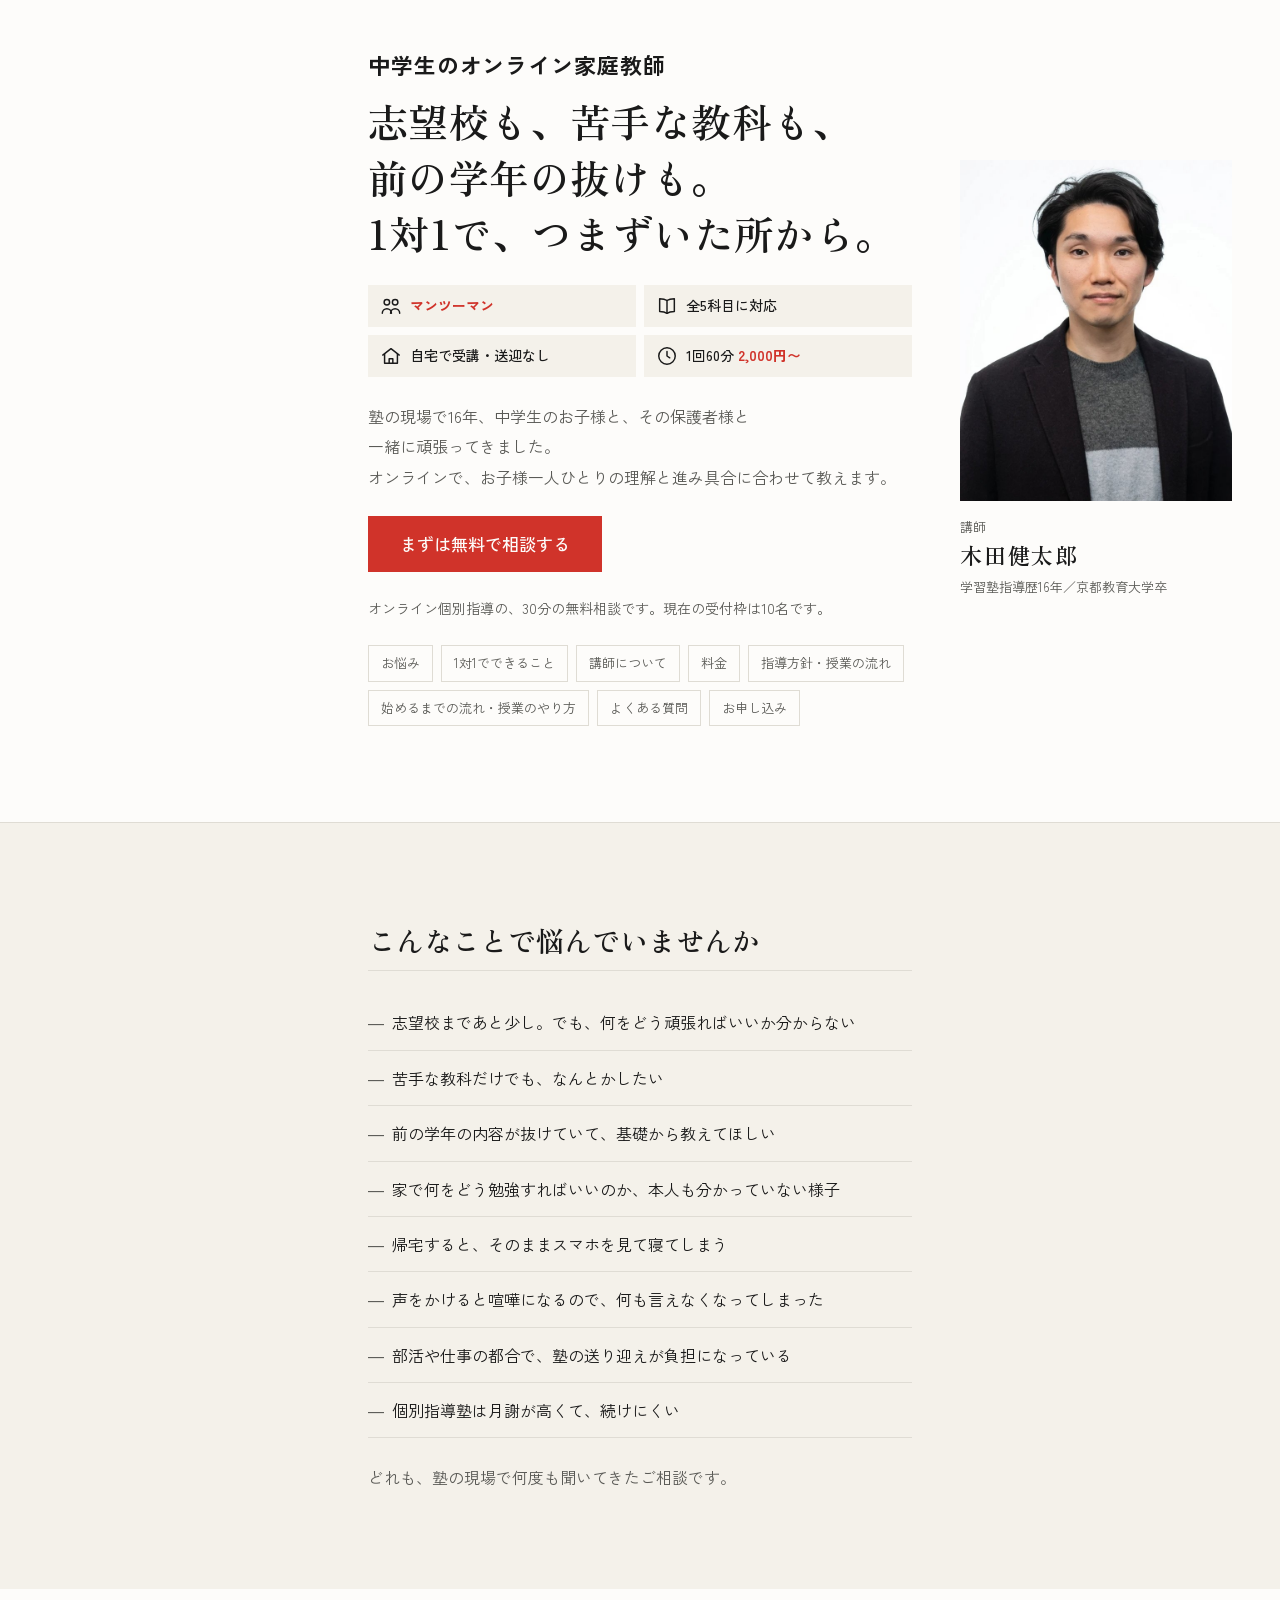
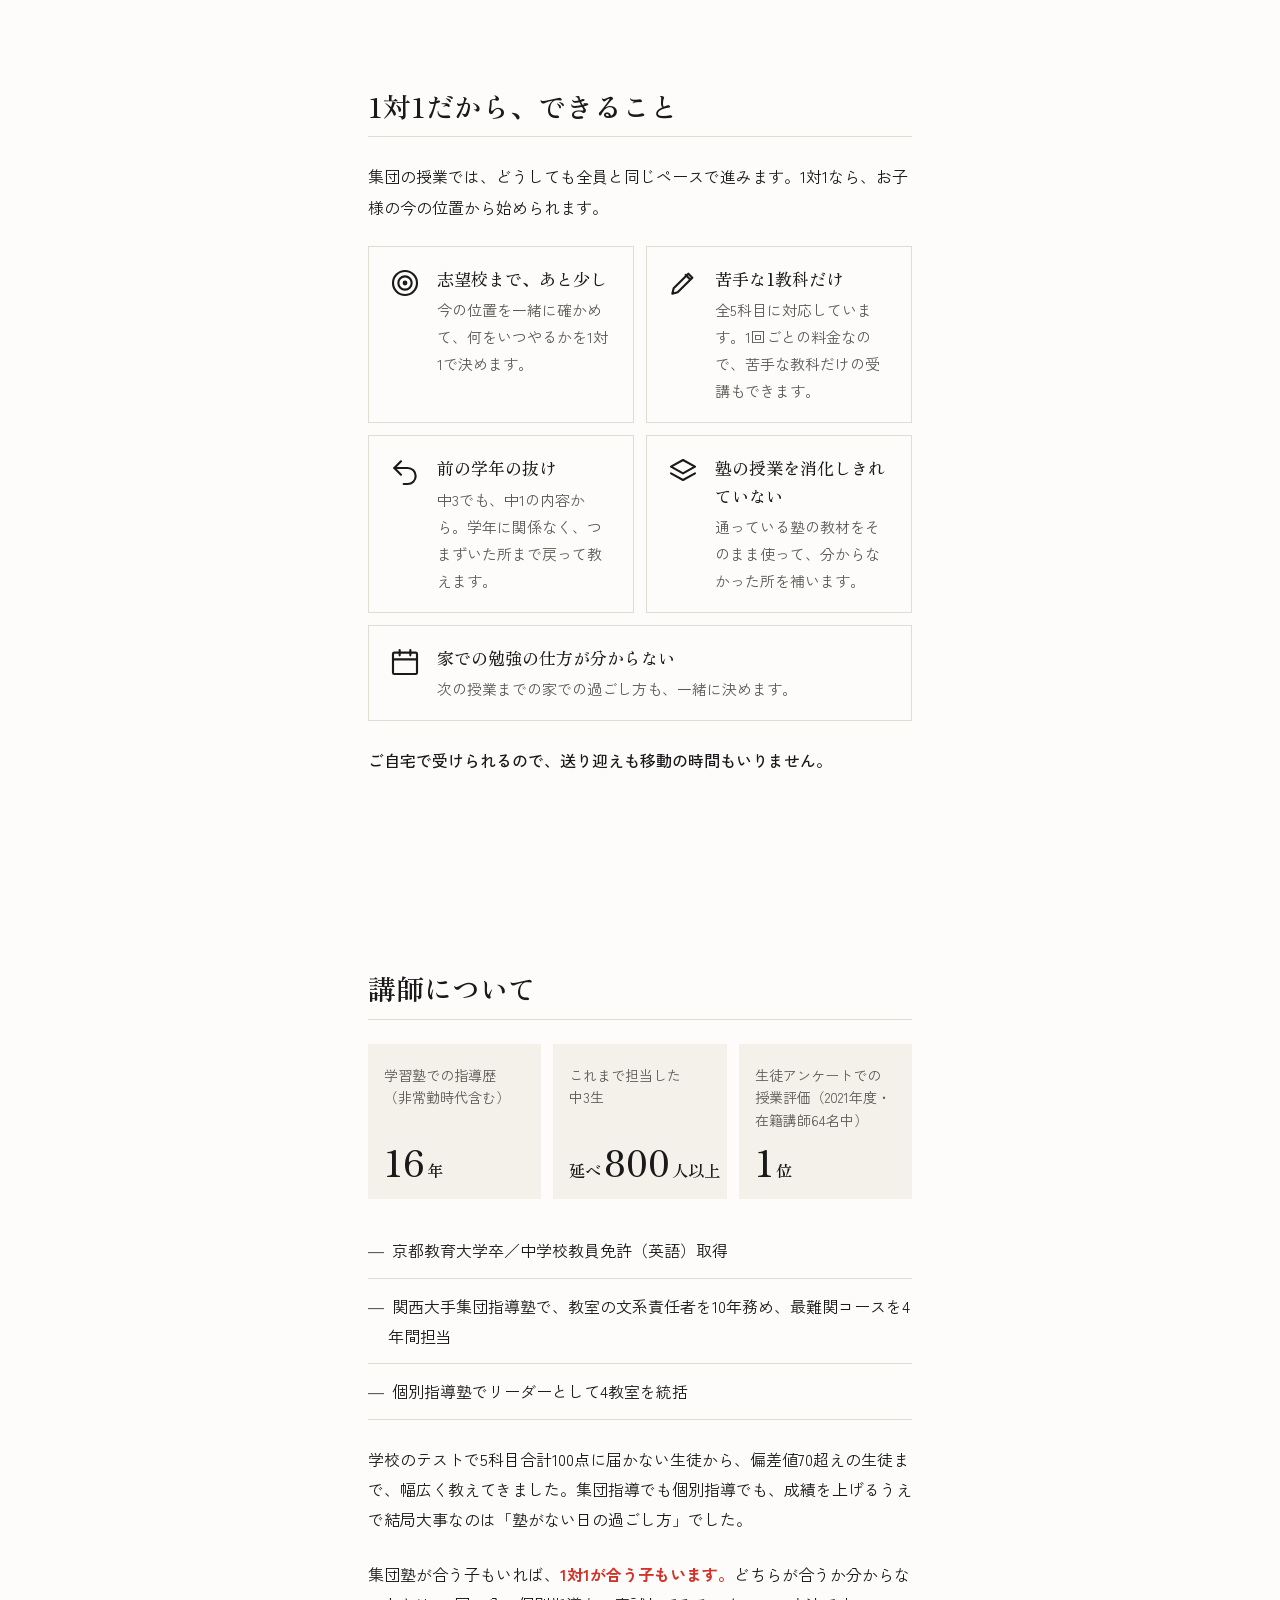
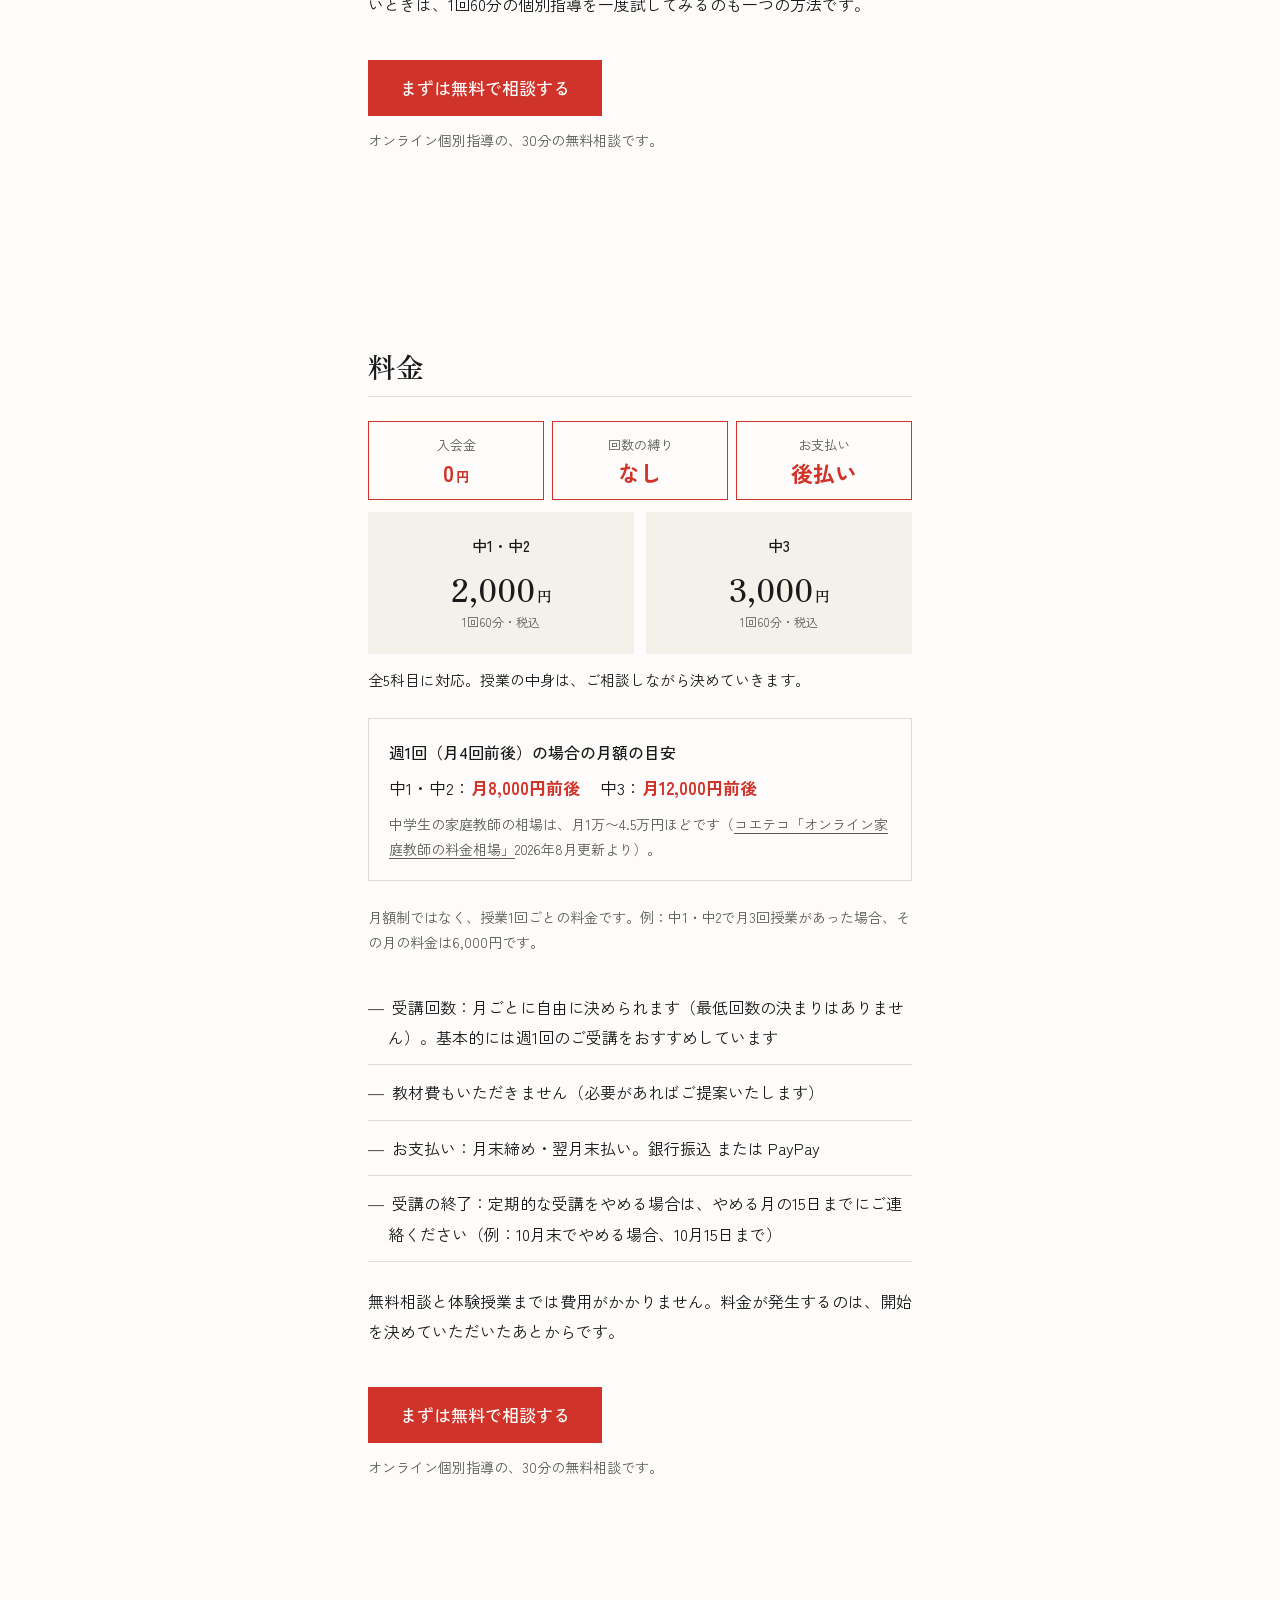
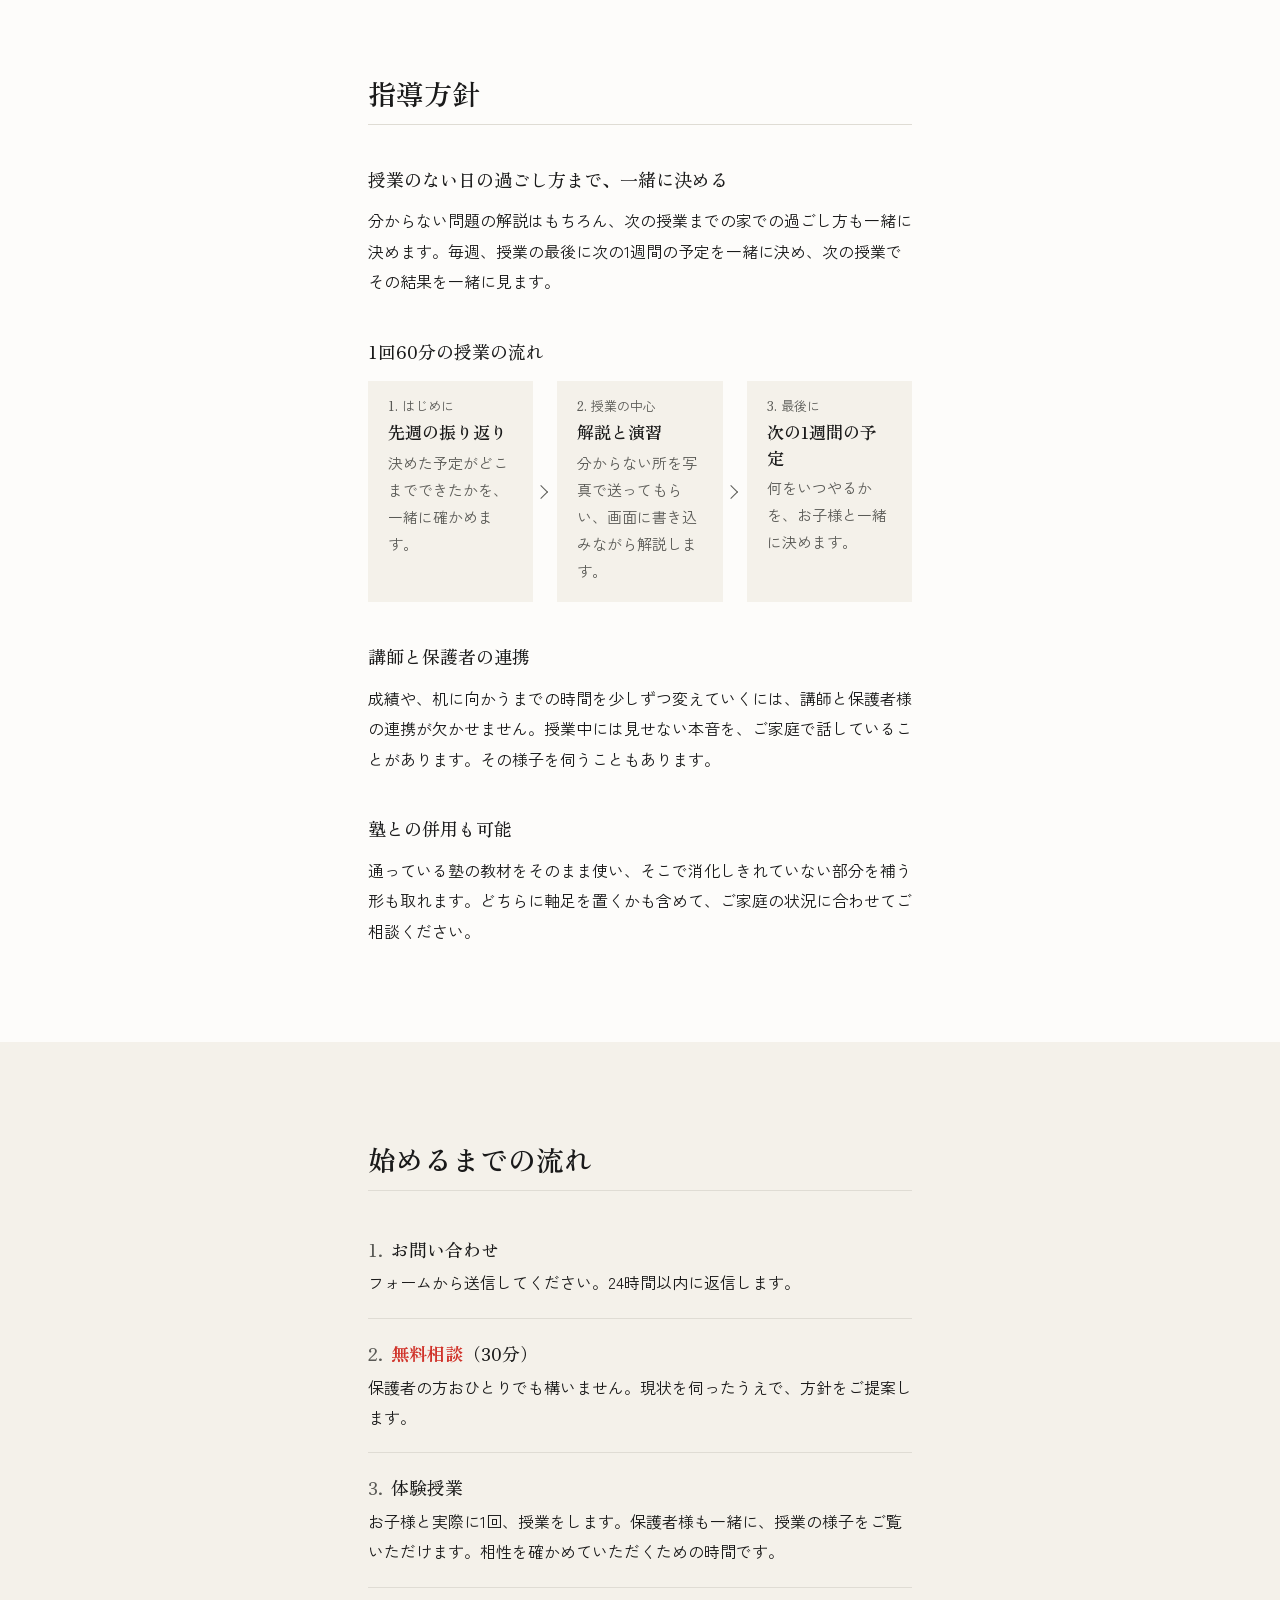
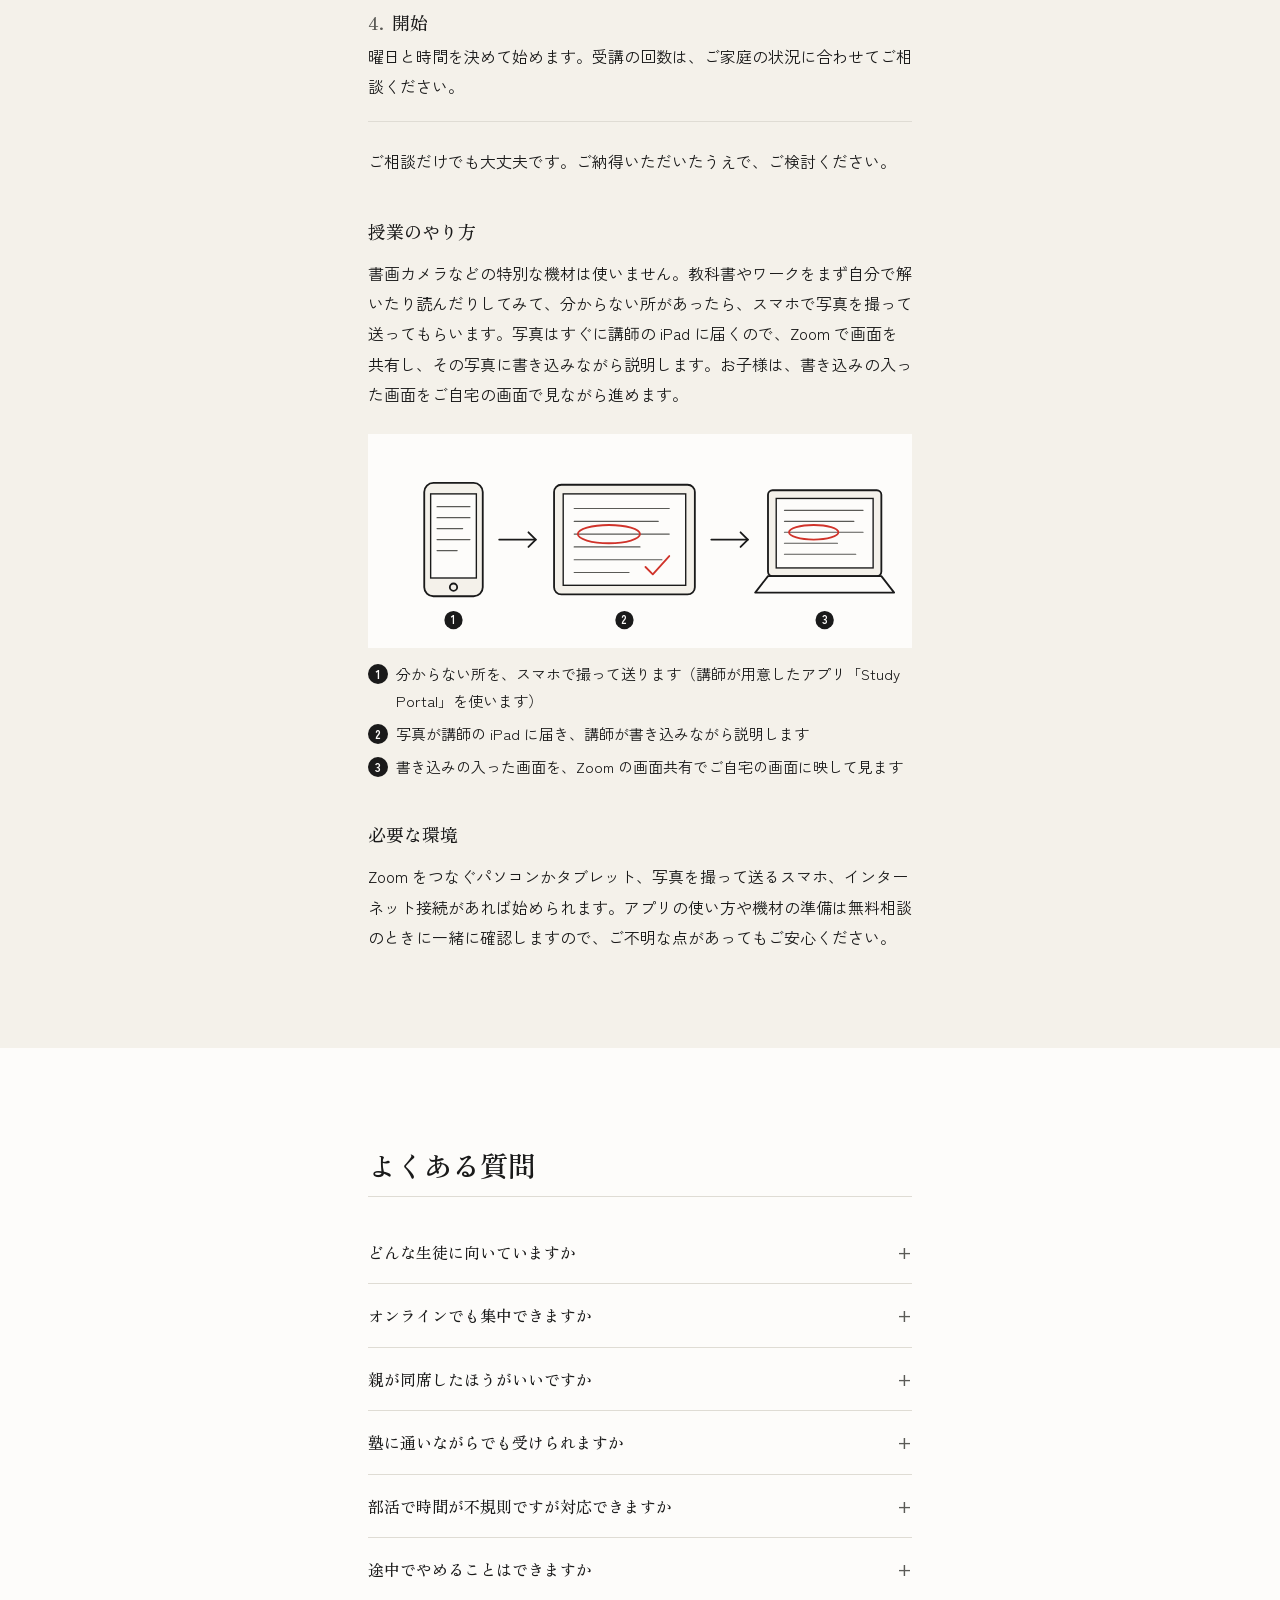
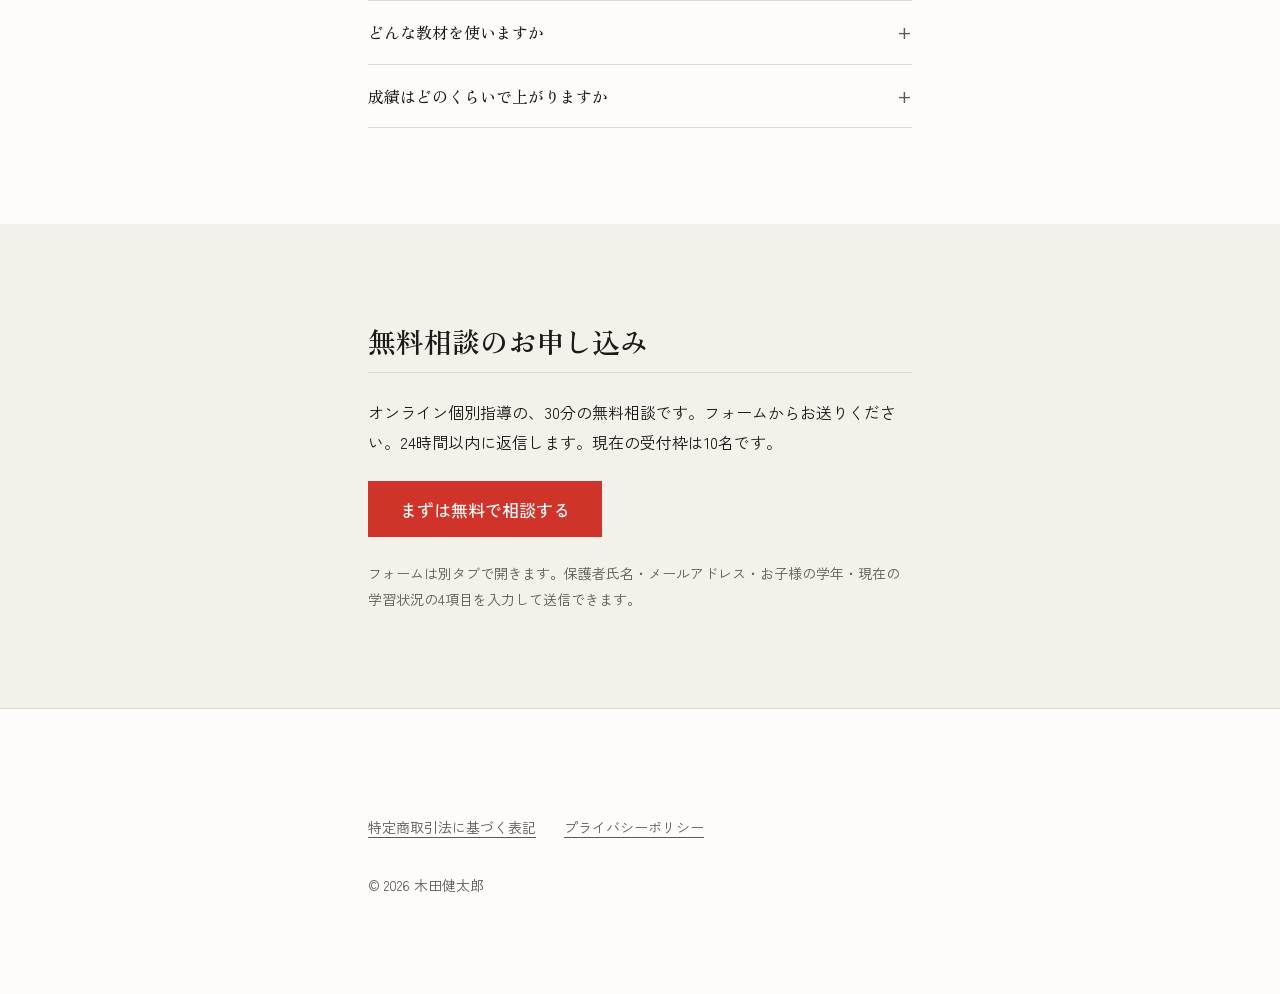
==== commit 35e38f25: "授業のやり方を実際の方法に合わせて書き換え（写真を Study Portal で送る → iPad で書き込み → Zoom で画面共有） - 「必要な環境」の前に「授業のやり方」を追加し、図を3段（" ====
--- a/index.html
+++ b/index.html
@@ -25,7 +25,7 @@
 <link rel="preconnect" href="https://fonts.googleapis.com">
 <link rel="preconnect" href="https://fonts.gstatic.com" crossorigin>
 <link rel="stylesheet" href="https://fonts.googleapis.com/css2?family=Zen+Kaku+Gothic+New:wght@400;500;700&family=Zen+Old+Mincho:wght@500;600&display=swap">
-<link rel="stylesheet" href="assets/css/style.css?v=20261006-1">
+<link rel="stylesheet" href="assets/css/style.css?v=20261008-1">
 
 <script type="application/ld+json">
 {
@@ -90,7 +90,7 @@
             <li><a href="#tutor">講師について</a></li>
             <li><a href="#price">料金</a></li>
             <li><a href="#policy">指導方針・授業の流れ</a></li>
-            <li><a href="#flow">始めるまでの流れ</a></li>
+            <li><a href="#flow">始めるまでの流れ・授業のやり方</a></li>
             <li><a href="#faq">よくある質問</a></li>
             <li><a href="#contact">お申し込み</a></li>
           </ul>
@@ -271,7 +271,7 @@
         <li>
           <span class="lesson-step">授業の中心</span>
           <h4>解説と演習</h4>
-          <p>分からない所を解説し、手元のノートを見ながら一緒に解きます。</p>
+          <p>分からない所を写真で送ってもらい、画面に書き込みながら解説します。</p>
         </li>
         <li>
           <span class="lesson-step">最後に</span>
@@ -312,42 +312,50 @@
       </ol>
       <p>ご相談だけでも大丈夫です。ご納得いただいたうえで、ご検討ください。</p>
 
-      <h3>必要な環境</h3>
-      <p>授業は Zoom で行います。パソコンかタブレット、インターネット接続、手元が映せる環境（スマホスタンドなど）があれば始められます。機材の準備は無料相談のときに一緒に確認しますので、ご不明な点があってもご安心ください。</p>
+      <h3>授業のやり方</h3>
+      <p>書画カメラなどの特別な機材は使いません。教科書やワークをまず自分で解いたり読んだりしてみて、分からない所があったら、スマホで写真を撮って送ってもらいます。写真はすぐに講師の iPad に届くので、Zoom で画面を共有し、その写真に書き込みながら説明します。お子様は、書き込みの入った画面をご自宅の画面で見ながら進めます。</p>
       <figure class="setup">
-        <svg viewBox="0 0 560 210" role="img" aria-labelledby="setup-title">
-          <title id="setup-title">授業の環境：パソコンかタブレットで Zoom をつなぎ、スマホスタンドに立てたスマホで手元のノートを映す</title>
-          <!-- ① パソコン・タブレット -->
-          <rect class="s-fill" x="30" y="24" width="230" height="146" rx="6"/>
-          <rect class="s-paper" x="42" y="36" width="100" height="74"/>
-          <circle class="s-line" cx="92" cy="64" r="11"/>
-          <path class="s-line" d="M72 102c2-12 10-18 20-18s18 6 20 18"/>
-          <rect class="s-paper" x="148" y="36" width="100" height="74"/>
-          <path class="s-thin" d="M158 52h80M158 64h80M158 76h60M158 88h70M158 100h40"/>
-          <path class="s-line" d="M42 124h206M42 140h120"/>
-          <path class="s-line" d="M14 184h262l-14-14H28z"/>
-          <circle class="s-badge" cx="38" cy="196" r="10"/>
-          <text class="s-num" x="38" y="200">1</text>
-          <!-- 机 -->
-          <path class="s-line" d="M310 184h234"/>
-          <!-- ノート -->
-          <path class="s-fill" d="M346 184l18-22h112l18 22z"/>
-          <path class="s-thin" d="M366 170h108M360 177h120"/>
-          <!-- スマホスタンドとスマホ -->
-          <path class="s-line" d="M514 184v-128h-58"/>
-          <path class="s-line" d="M500 184h28"/>
-          <rect class="s-paper s-edge" x="404" y="48" width="56" height="16" rx="3"/>
-          <path class="s-dash" d="M432 64L362 160M432 64l58 96"/>
-          <circle class="s-badge" cx="332" cy="196" r="10"/>
-          <text class="s-num" x="332" y="200">2</text>
+        <svg viewBox="0 0 560 200" role="img" aria-labelledby="setup-title">
+          <title id="setup-title">授業のやり方：分からない所をスマホで撮って送ると、講師の iPad に届き、講師が書き込んだ画面を Zoom の画面共有でお子様が見る</title>
+          <!-- ① スマホで撮って送る -->
+          <rect class="s-fill" x="44" y="36" width="64" height="124" rx="10"/>
+          <rect class="s-paper" x="51" y="48" width="50" height="92"/>
+          <path class="s-thin" d="M58 62h36M58 74h36M58 86h28M58 98h36M58 110h22"/>
+          <circle class="s-line" cx="76" cy="150" r="4"/>
+          <path class="s-line" d="M126 98h40"/>
+          <path class="s-line" d="M158 90l8 8-8 8"/>
+          <circle class="s-badge" cx="76" cy="186" r="10"/>
+          <text class="s-num" x="76" y="190">1</text>
+          <!-- ② 講師の iPad に届き、書き込む -->
+          <rect class="s-fill" x="186" y="38" width="154" height="120" rx="8"/>
+          <rect class="s-paper" x="196" y="48" width="134" height="100"/>
+          <path class="s-thin" d="M208 64h104M208 78h92M208 92h104M208 106h72M208 120h96M208 134h60"/>
+          <ellipse class="s-mark" cx="246" cy="92" rx="34" ry="10"/>
+          <path class="s-mark" d="M286 128l8 8 18-20"/>
+          <path class="s-line" d="M358 98h40"/>
+          <path class="s-line" d="M390 90l8 8-8 8"/>
+          <circle class="s-badge" cx="263" cy="186" r="10"/>
+          <text class="s-num" x="263" y="190">2</text>
+          <!-- ③ Zoom の画面共有で見る -->
+          <rect class="s-fill" x="420" y="44" width="124" height="94" rx="5"/>
+          <rect class="s-paper" x="429" y="53" width="106" height="76"/>
+          <path class="s-thin" d="M438 66h86M438 78h76M438 90h86M438 102h58M438 114h78"/>
+          <ellipse class="s-mark" cx="470" cy="90" rx="27" ry="8"/>
+          <path class="s-line" d="M406 156h152l-14-18H420z"/>
+          <circle class="s-badge" cx="482" cy="186" r="10"/>
+          <text class="s-num" x="482" y="190">3</text>
         </svg>
         <figcaption>
           <ol class="setup-legend">
-            <li>パソコンかタブレットで Zoom に入ります（講師の顔とノートの画面が見えます）</li>
-            <li>スマホをスタンドに立てて、手元のノートを上から映します</li>
+            <li>分からない所を、スマホで撮って送ります（講師が用意したアプリ「Study Portal」を使います）</li>
+            <li>写真が講師の iPad に届き、講師が書き込みながら説明します</li>
+            <li>書き込みの入った画面を、Zoom の画面共有でご自宅の画面に映して見ます</li>
           </ol>
         </figcaption>
       </figure>
+
+      <h3>必要な環境</h3>
+      <p>Zoom をつなぐパソコンかタブレット、写真を撮って送るスマホ、インターネット接続があれば始められます。アプリの使い方や機材の準備は無料相談のときに一緒に確認しますので、ご不明な点があってもご安心ください。</p>
     </div>
   </section>
 
@@ -363,7 +371,7 @@
 
       <details>
         <summary>オンラインでも集中できますか</summary>
-        <p>画面越しでも、手元が見える状態にしていただければ、解いている様子はかなり分かります。手が止まった時点でこちらから声をかけられるので、黙って時間が過ぎることはありません。それでも合う・合わないはありますので、体験授業で確かめてください。</p>
+        <p>分からない所は写真で送ってもらい、同じ画面を見ながら、書き込みを入れて説明します。会話をしながら進めるので、黙って時間が過ぎることはありません。それでも合う・合わないはありますので、体験授業で確かめてください。</p>
       </details>
 
       <details>
--- a/assets/css/style.css
+++ b/assets/css/style.css
@@ -537,7 +537,7 @@
 }
 
 /* ========================================
-   必要な環境の図
+   授業のやり方の図
    ======================================== */
 .setup { margin-inline: 0; }
 
@@ -559,6 +559,7 @@
 .s-dash { stroke: var(--graphite); stroke-width: 1.25; stroke-dasharray: 4 5; }
 .s-fill { fill: var(--band); stroke: var(--ink); stroke-width: 2; stroke-linejoin: round; }
 .s-paper { fill: var(--paper); stroke: var(--ink); stroke-width: 1.5; }
+.s-mark { fill: none; stroke: var(--vermil); stroke-width: 2; stroke-linecap: round; stroke-linejoin: round; }   /* 講師の書き込み */
 .s-badge { fill: var(--ink); }
 .s-num {
   fill: var(--paper);
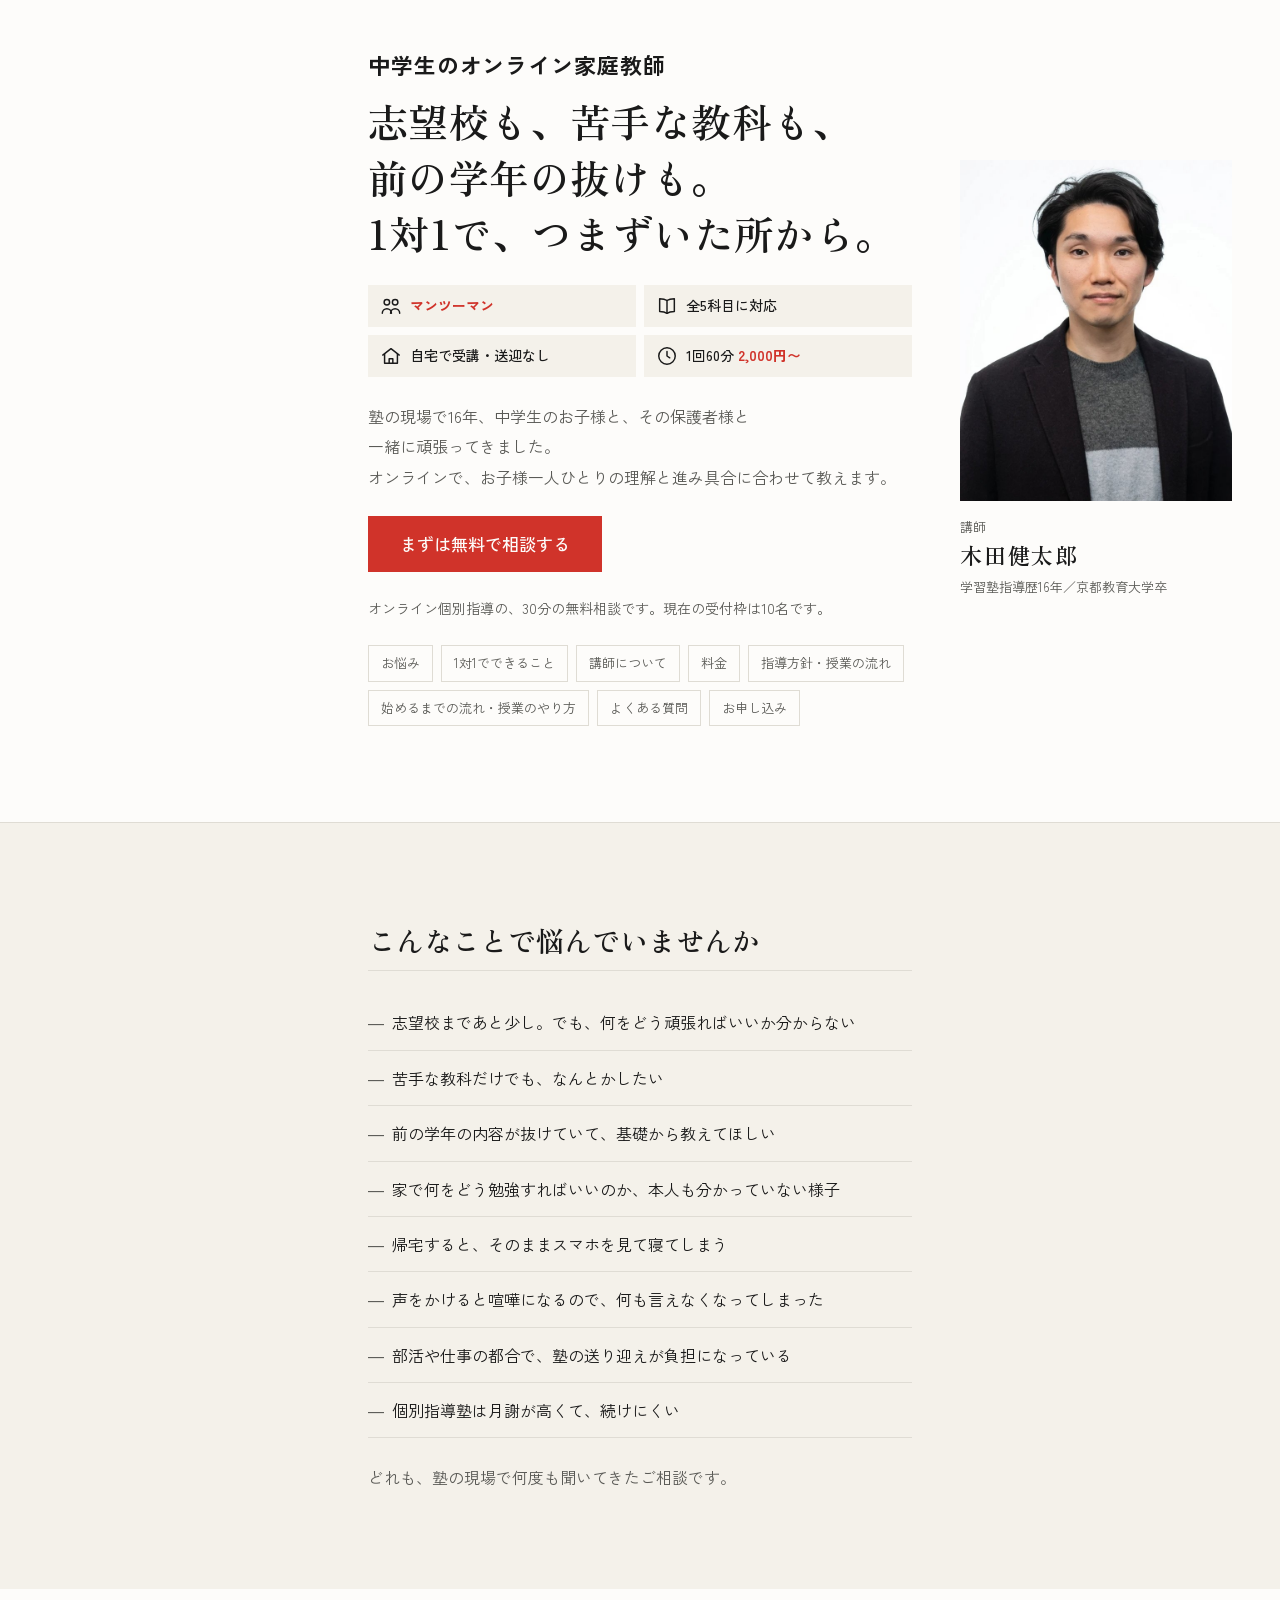
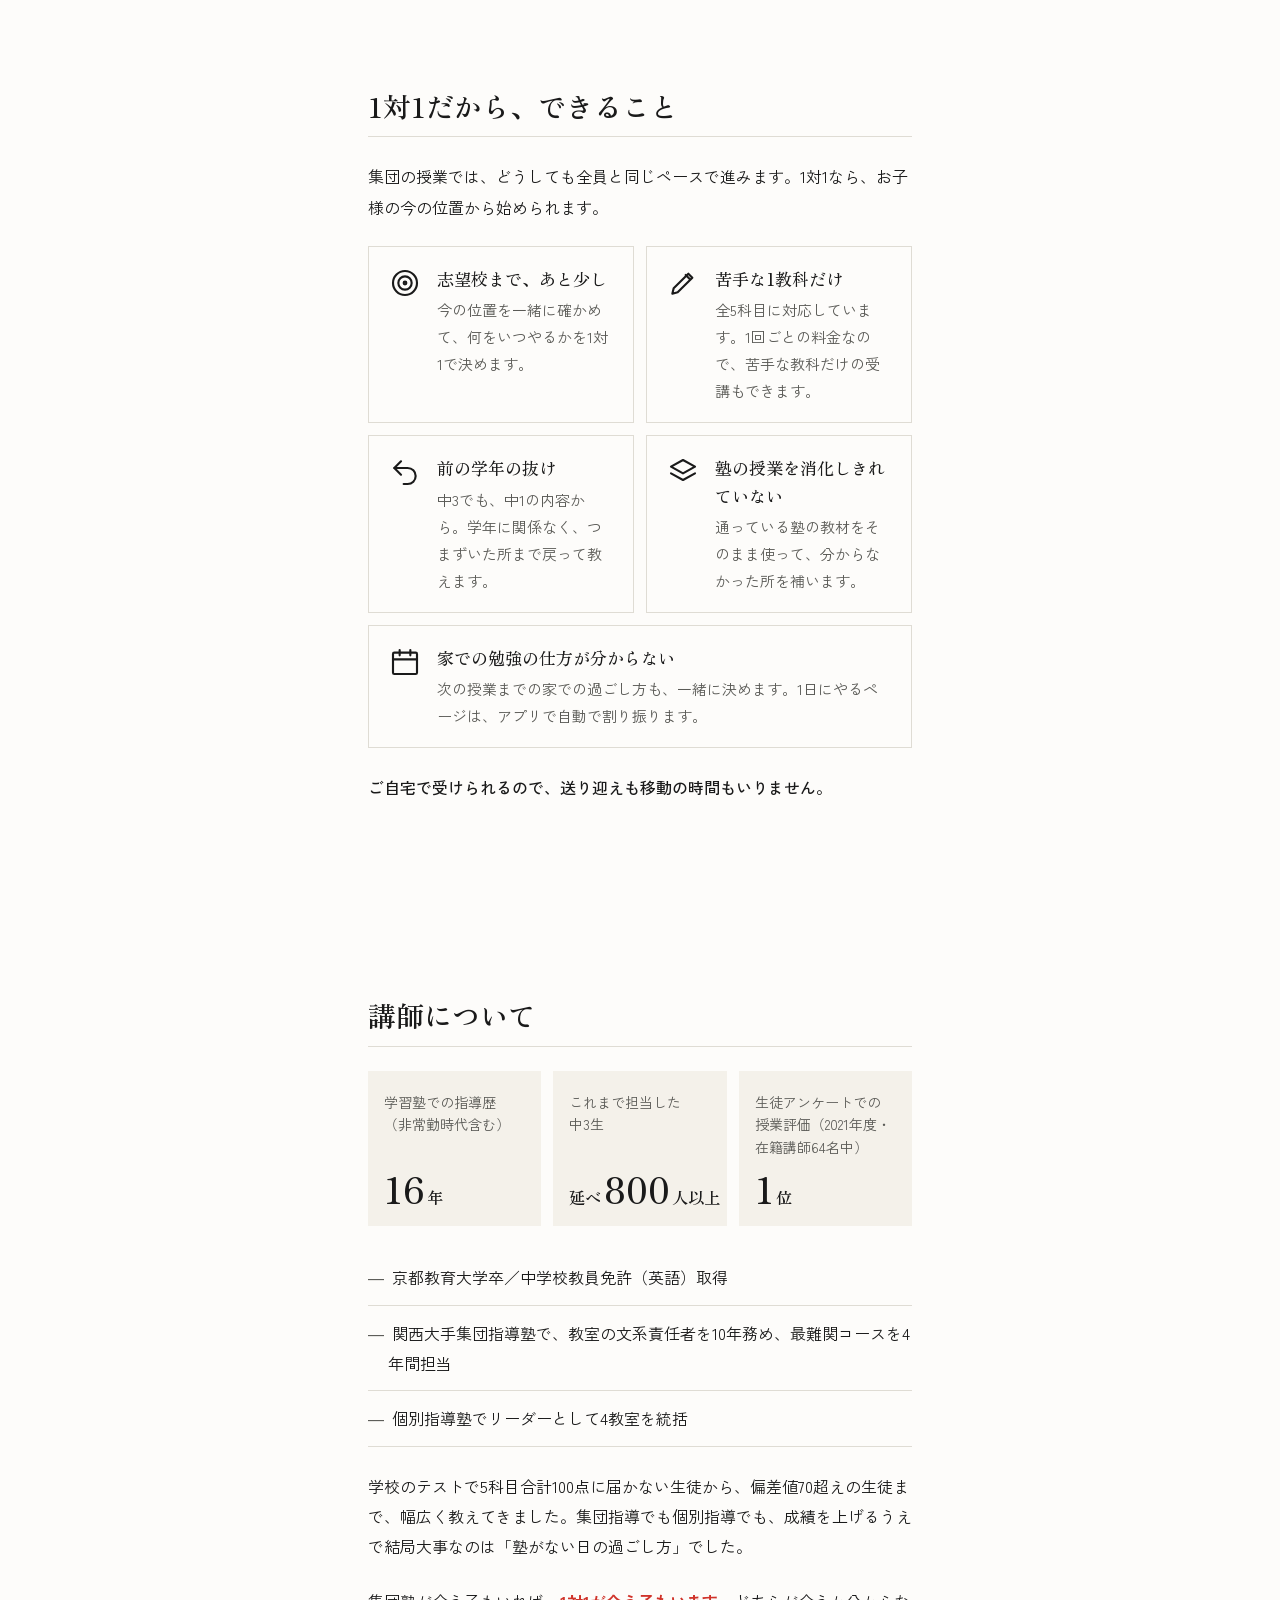
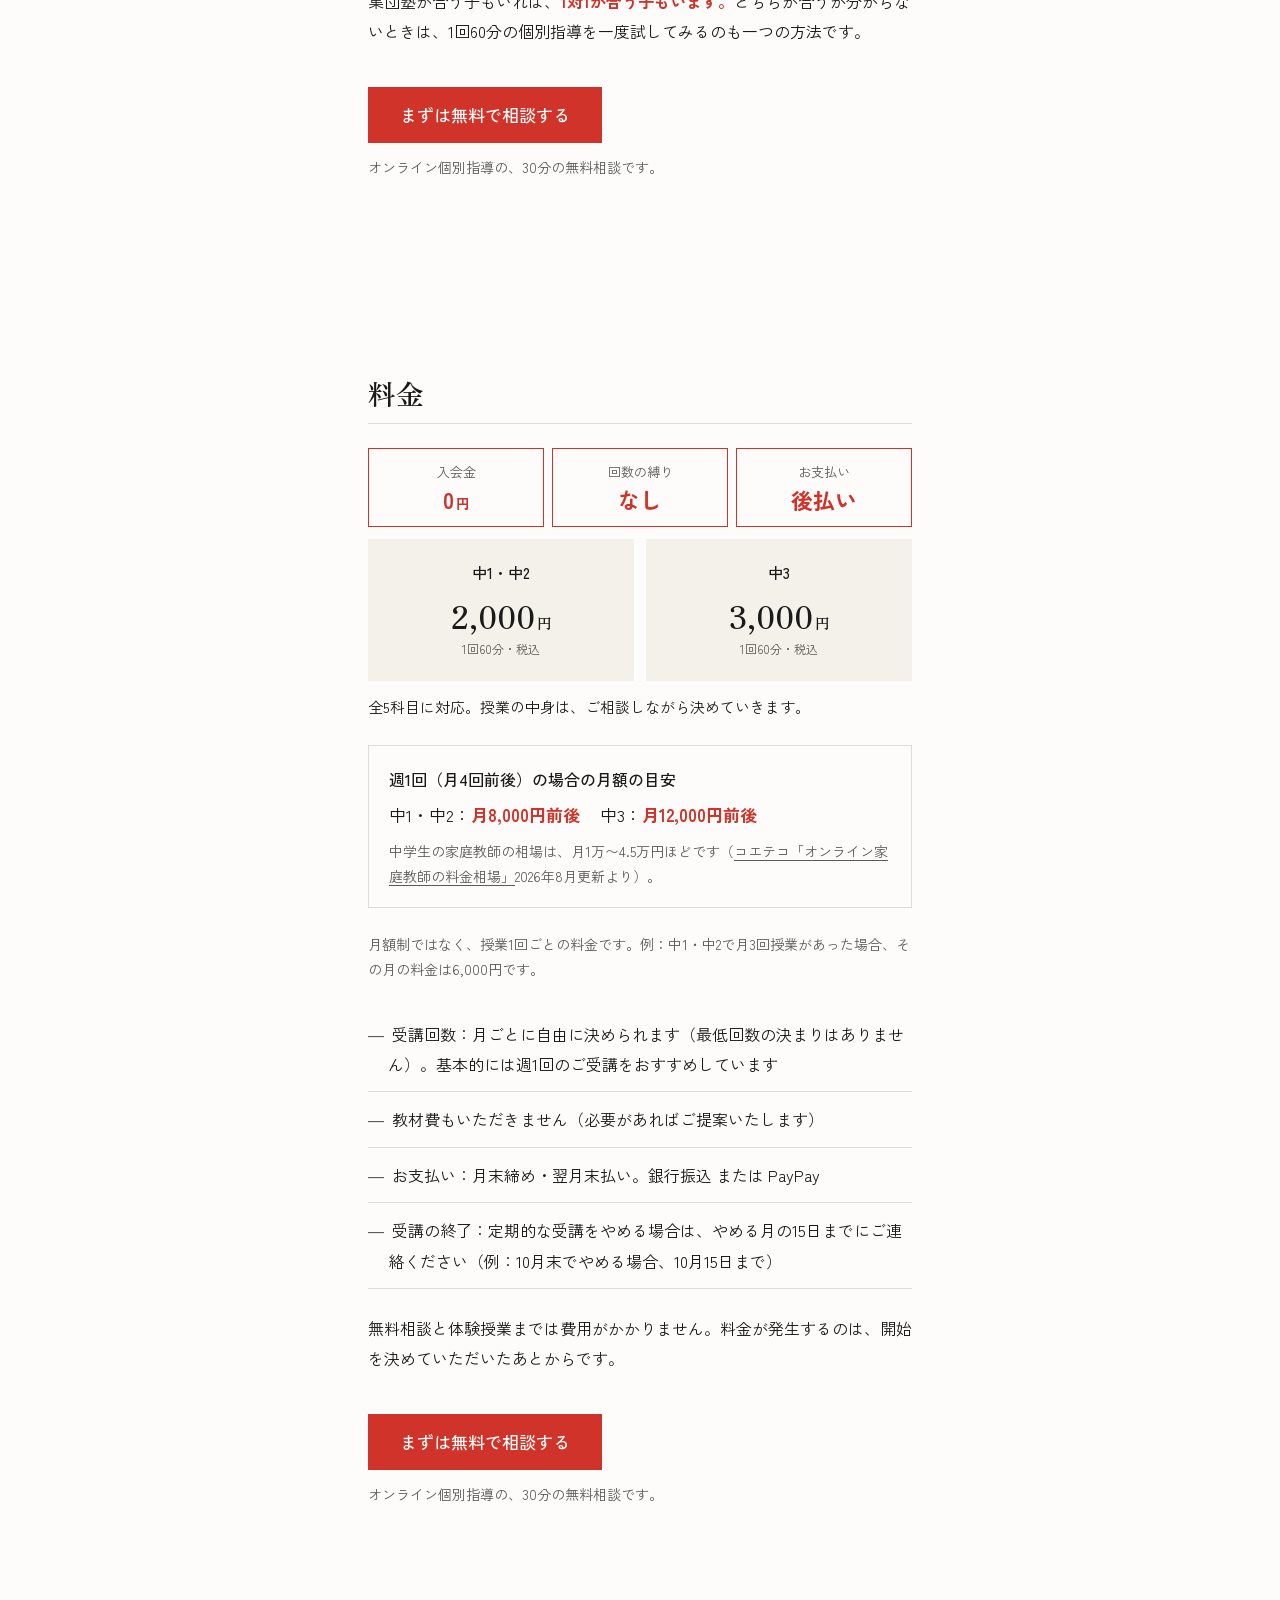
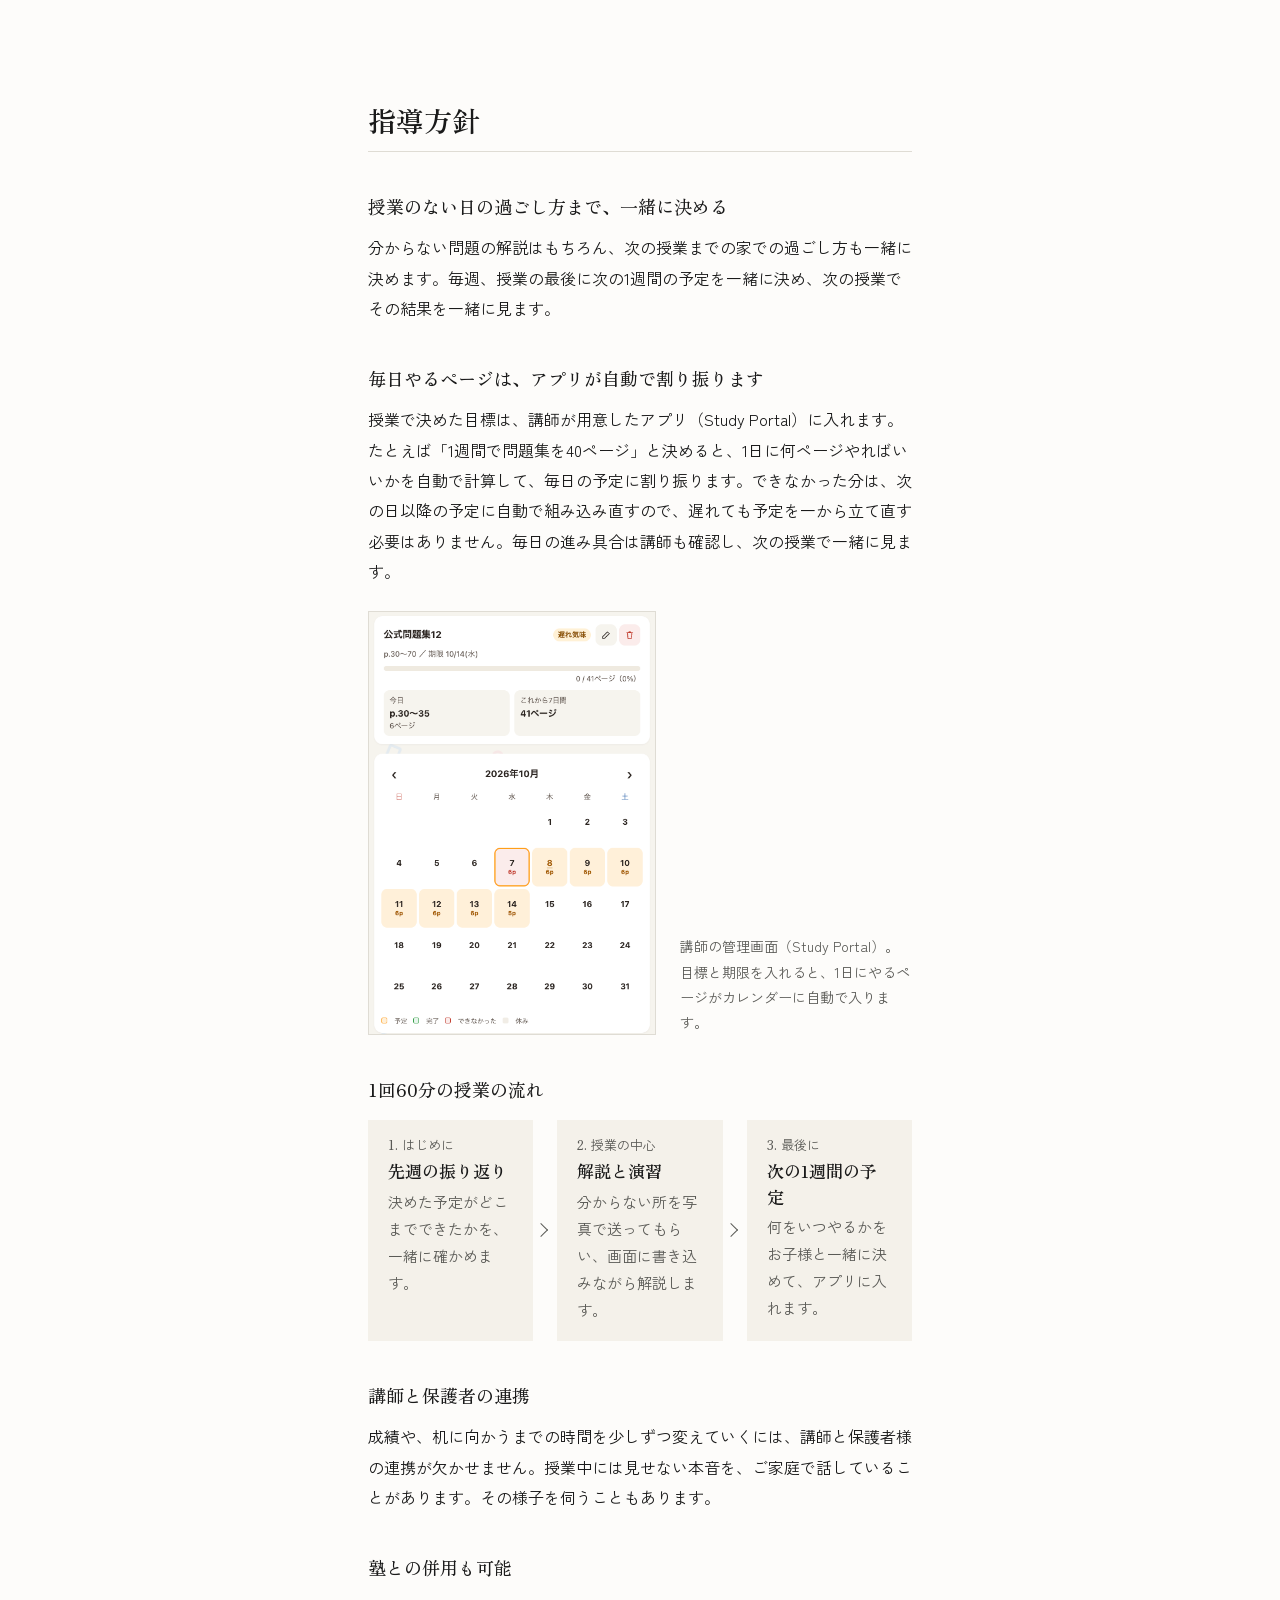
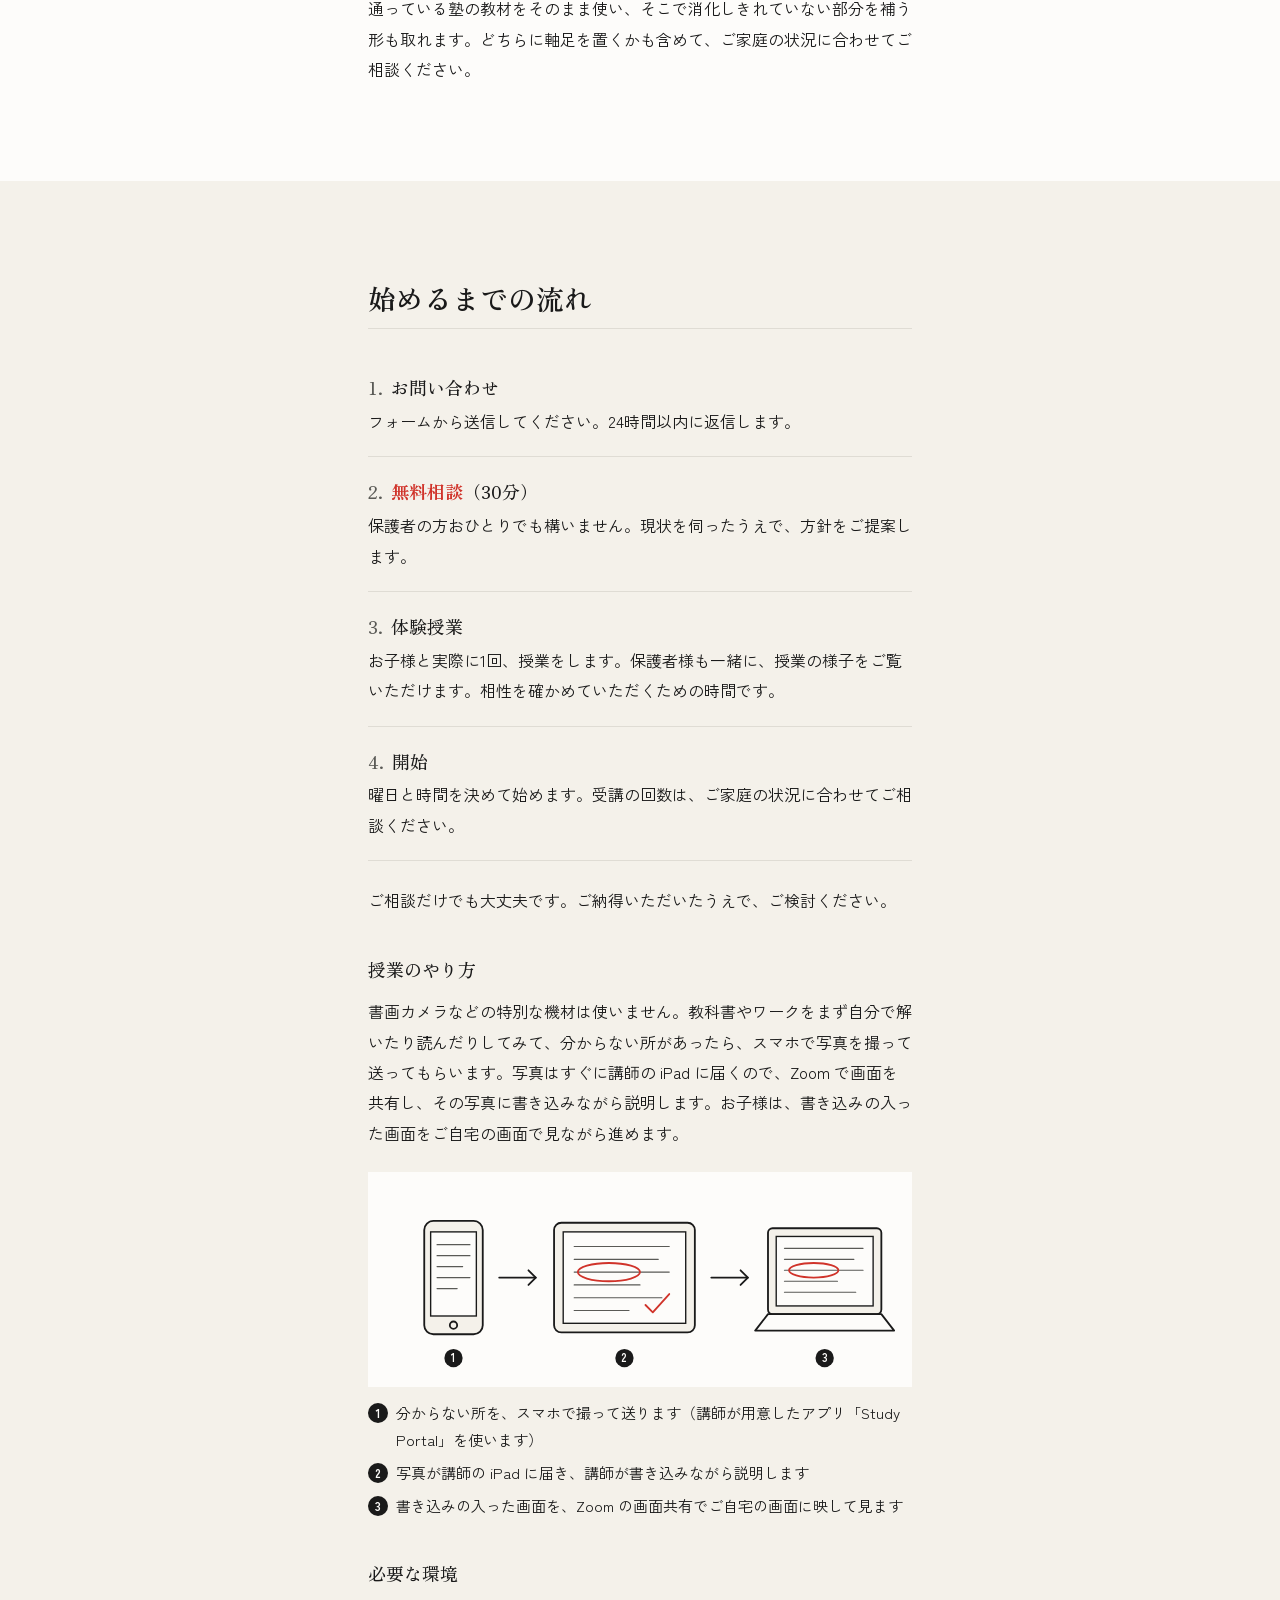
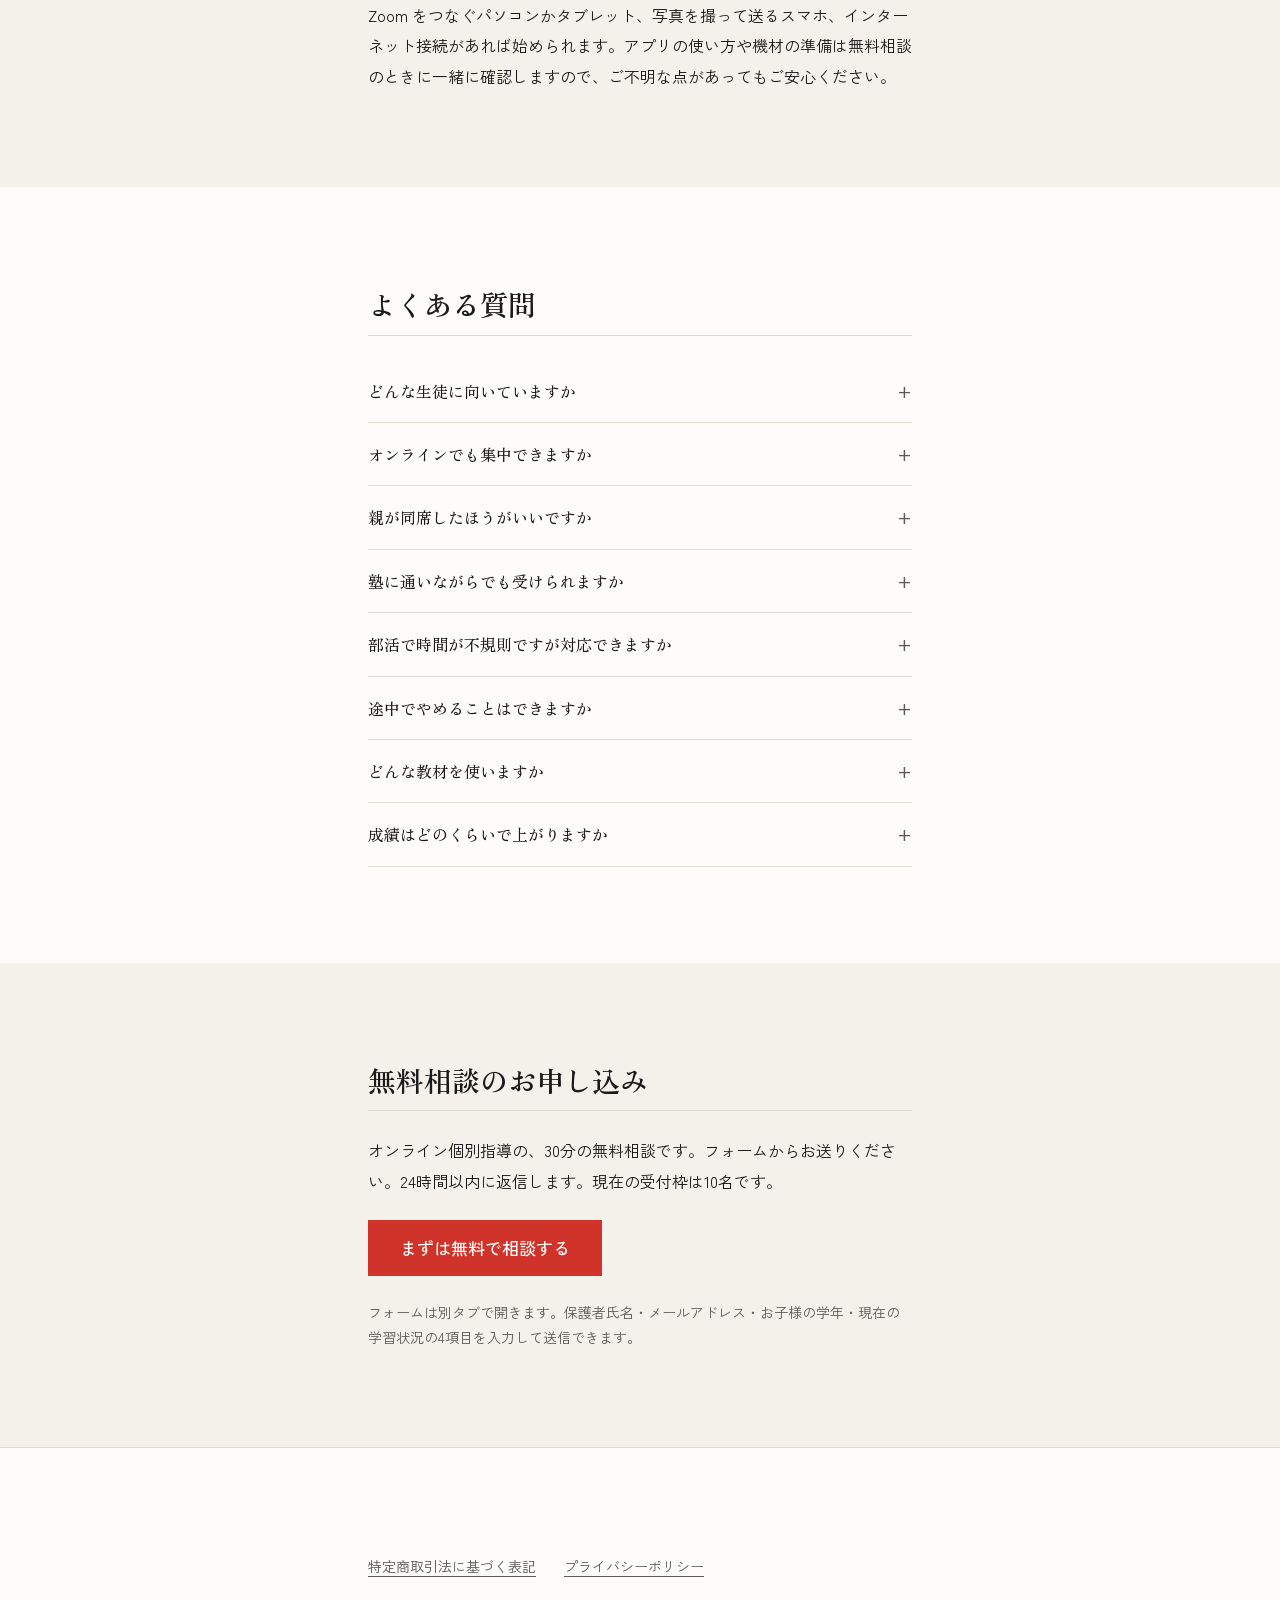
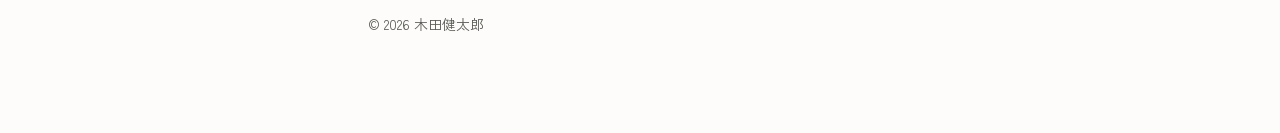
==== commit 4f4db764: "指導方針に Study Portal の計画機能（1日のページ数の自動割り振り・遅れの自動組み直し）を追加 - 「毎日やるページは、アプリが自動で割り振ります」の項目と、講師の管理画面の画像（生徒名の" ====
--- a/index.html
+++ b/index.html
@@ -25,7 +25,7 @@
 <link rel="preconnect" href="https://fonts.googleapis.com">
 <link rel="preconnect" href="https://fonts.gstatic.com" crossorigin>
 <link rel="stylesheet" href="https://fonts.googleapis.com/css2?family=Zen+Kaku+Gothic+New:wght@400;500;700&family=Zen+Old+Mincho:wght@500;600&display=swap">
-<link rel="stylesheet" href="assets/css/style.css?v=20261008-1">
+<link rel="stylesheet" href="assets/css/style.css?v=20261008-2">
 
 <script type="application/ld+json">
 {
@@ -155,7 +155,7 @@
           <svg class="ico" viewBox="0 0 24 24" aria-hidden="true"><rect x="3" y="5" width="18" height="16" rx="1"/><path d="M3 10h18M8 3v4M16 3v4"/></svg>
           <div>
             <h3>家での勉強の仕方が分からない</h3>
-            <p>次の授業までの家での過ごし方も、一緒に決めます。</p>
+            <p>次の授業までの家での過ごし方も、一緒に決めます。1日にやるページは、アプリで自動で割り振ります。</p>
           </div>
         </li>
       </ul>
@@ -261,6 +261,13 @@
       <h3>授業のない日の過ごし方まで、一緒に決める</h3>
       <p>分からない問題の解説はもちろん、次の授業までの家での過ごし方も一緒に決めます。毎週、授業の最後に次の1週間の予定を一緒に決め、次の授業でその結果を一緒に見ます。</p>
 
+      <h3>毎日やるページは、アプリが自動で割り振ります</h3>
+      <p>授業で決めた目標は、講師が用意したアプリ（Study Portal）に入れます。たとえば「1週間で問題集を40ページ」と決めると、1日に何ページやればいいかを自動で計算して、毎日の予定に割り振ります。できなかった分は、次の日以降の予定に自動で組み込み直すので、遅れても予定を一から立て直す必要はありません。毎日の進み具合は講師も確認し、次の授業で一緒に見ます。</p>
+      <figure class="app-shot">
+        <img src="assets/img/study-portal-plan.png" alt="Study Portal の講師の管理画面。問題集の30〜70ページを10月14日までに終える目標に対して、1日6ページずつの予定がカレンダーに入っている" width="486" height="718" loading="lazy">
+        <figcaption>講師の管理画面（Study Portal）。目標と期限を入れると、1日にやるページがカレンダーに自動で入ります。</figcaption>
+      </figure>
+
       <h3>1回60分の授業の流れ</h3>
       <ol class="lesson">
         <li>
@@ -276,7 +283,7 @@
         <li>
           <span class="lesson-step">最後に</span>
           <h4>次の1週間の予定</h4>
-          <p>何をいつやるかを、お子様と一緒に決めます。</p>
+          <p>何をいつやるかをお子様と一緒に決めて、アプリに入れます。</p>
         </li>
       </ol>
 
--- a/assets/css/style.css
+++ b/assets/css/style.css
@@ -533,6 +533,24 @@
   margin-top: 0.25rem;
   color: var(--graphite);
   font-size: 0.9375rem;
+  line-height: 1.8;
+}
+
+/* ========================================
+   Study Portal の画面
+   ======================================== */
+.app-shot { margin-inline: 0; }
+
+.app-shot img {
+  width: 100%;
+  max-width: 20rem;
+  border: 1px solid var(--rule);
+}
+
+.app-shot figcaption {
+  margin-top: 0.5rem;
+  color: var(--graphite);
+  font-size: 0.875rem;
   line-height: 1.8;
 }
 
@@ -807,6 +825,10 @@
   .fits { grid-template-columns: repeat(2, minmax(0, 1fr)); }
   .fits li:last-child { grid-column: 1 / -1; }
 
+  /* 画面の写真と説明を横に並べる */
+  .app-shot { display: flex; align-items: flex-end; gap: 1.5rem; }
+  .app-shot img { flex: none; width: 18rem; }
+
   /* 授業の流れは3つ横に並べ、矢印を右向きにする */
   .lesson { grid-template-columns: repeat(3, minmax(0, 1fr)); gap: 1.5rem; }
   .lesson li + li::before {
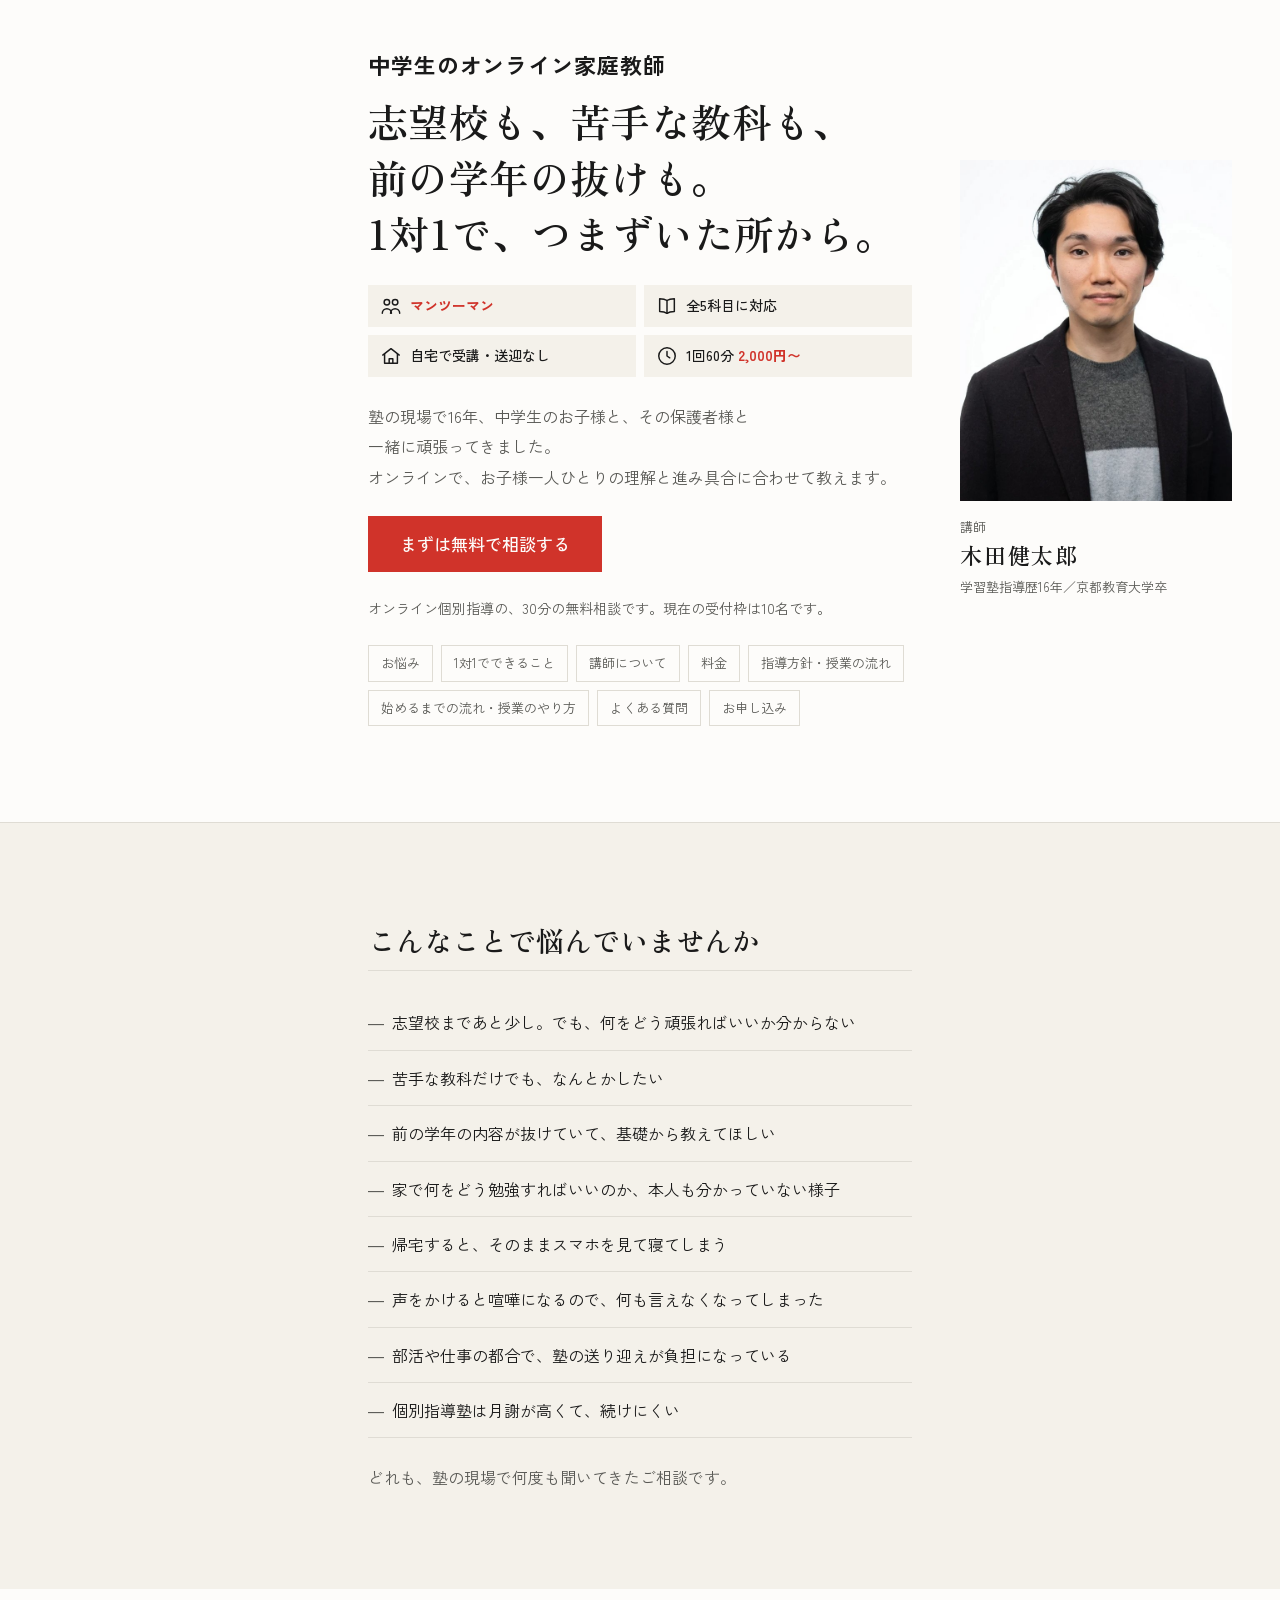
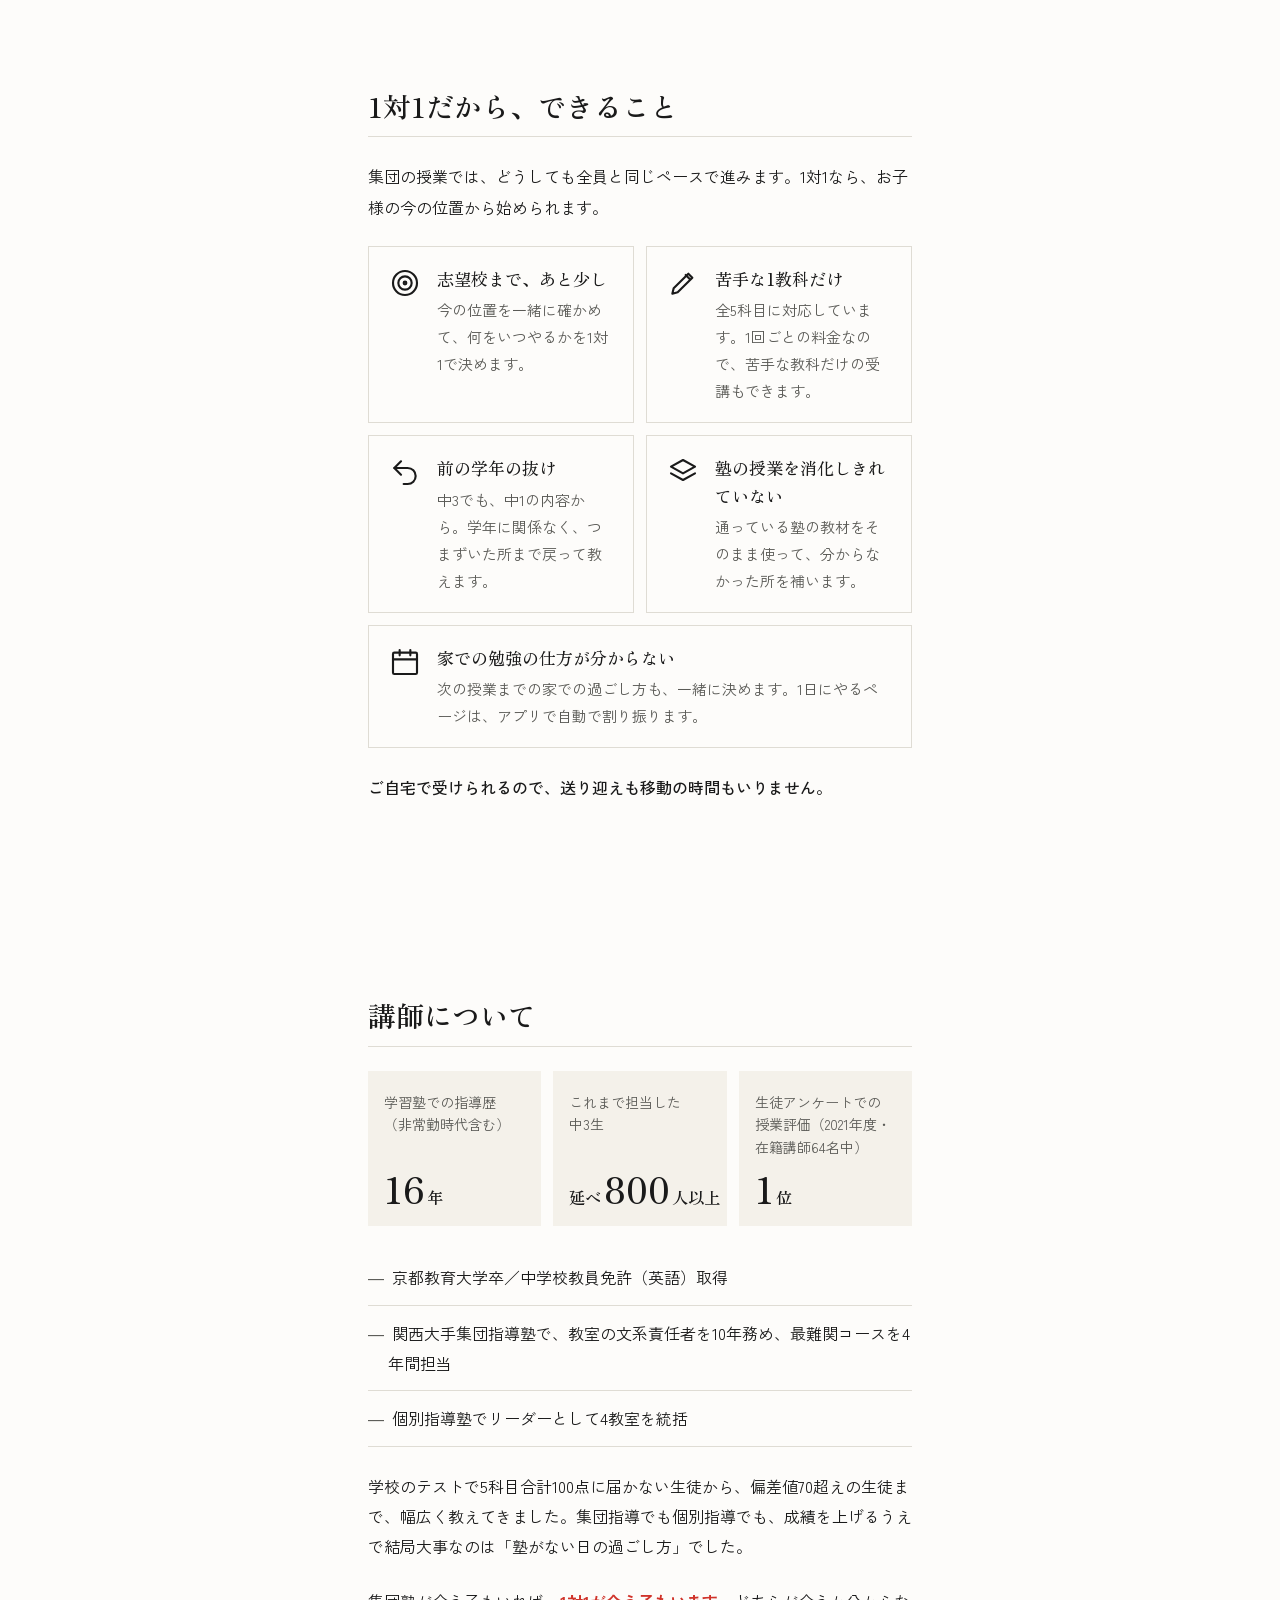
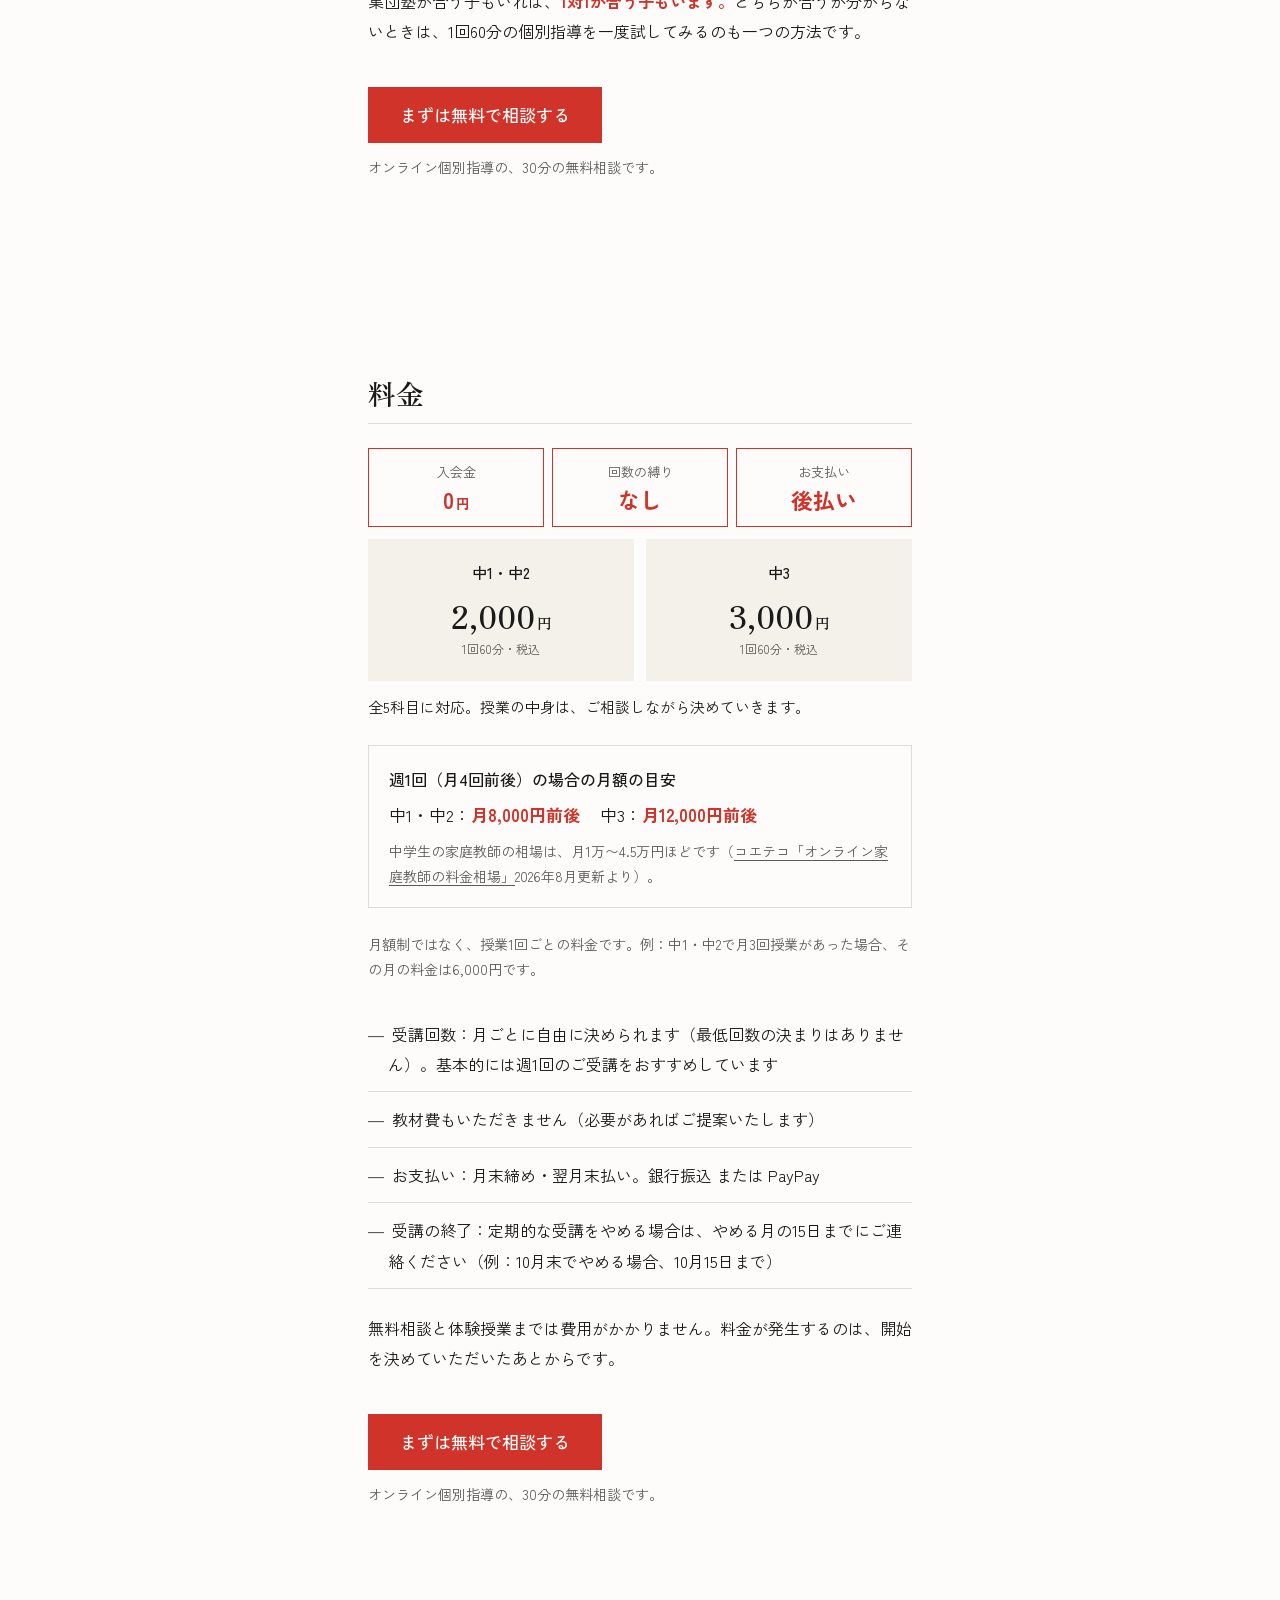
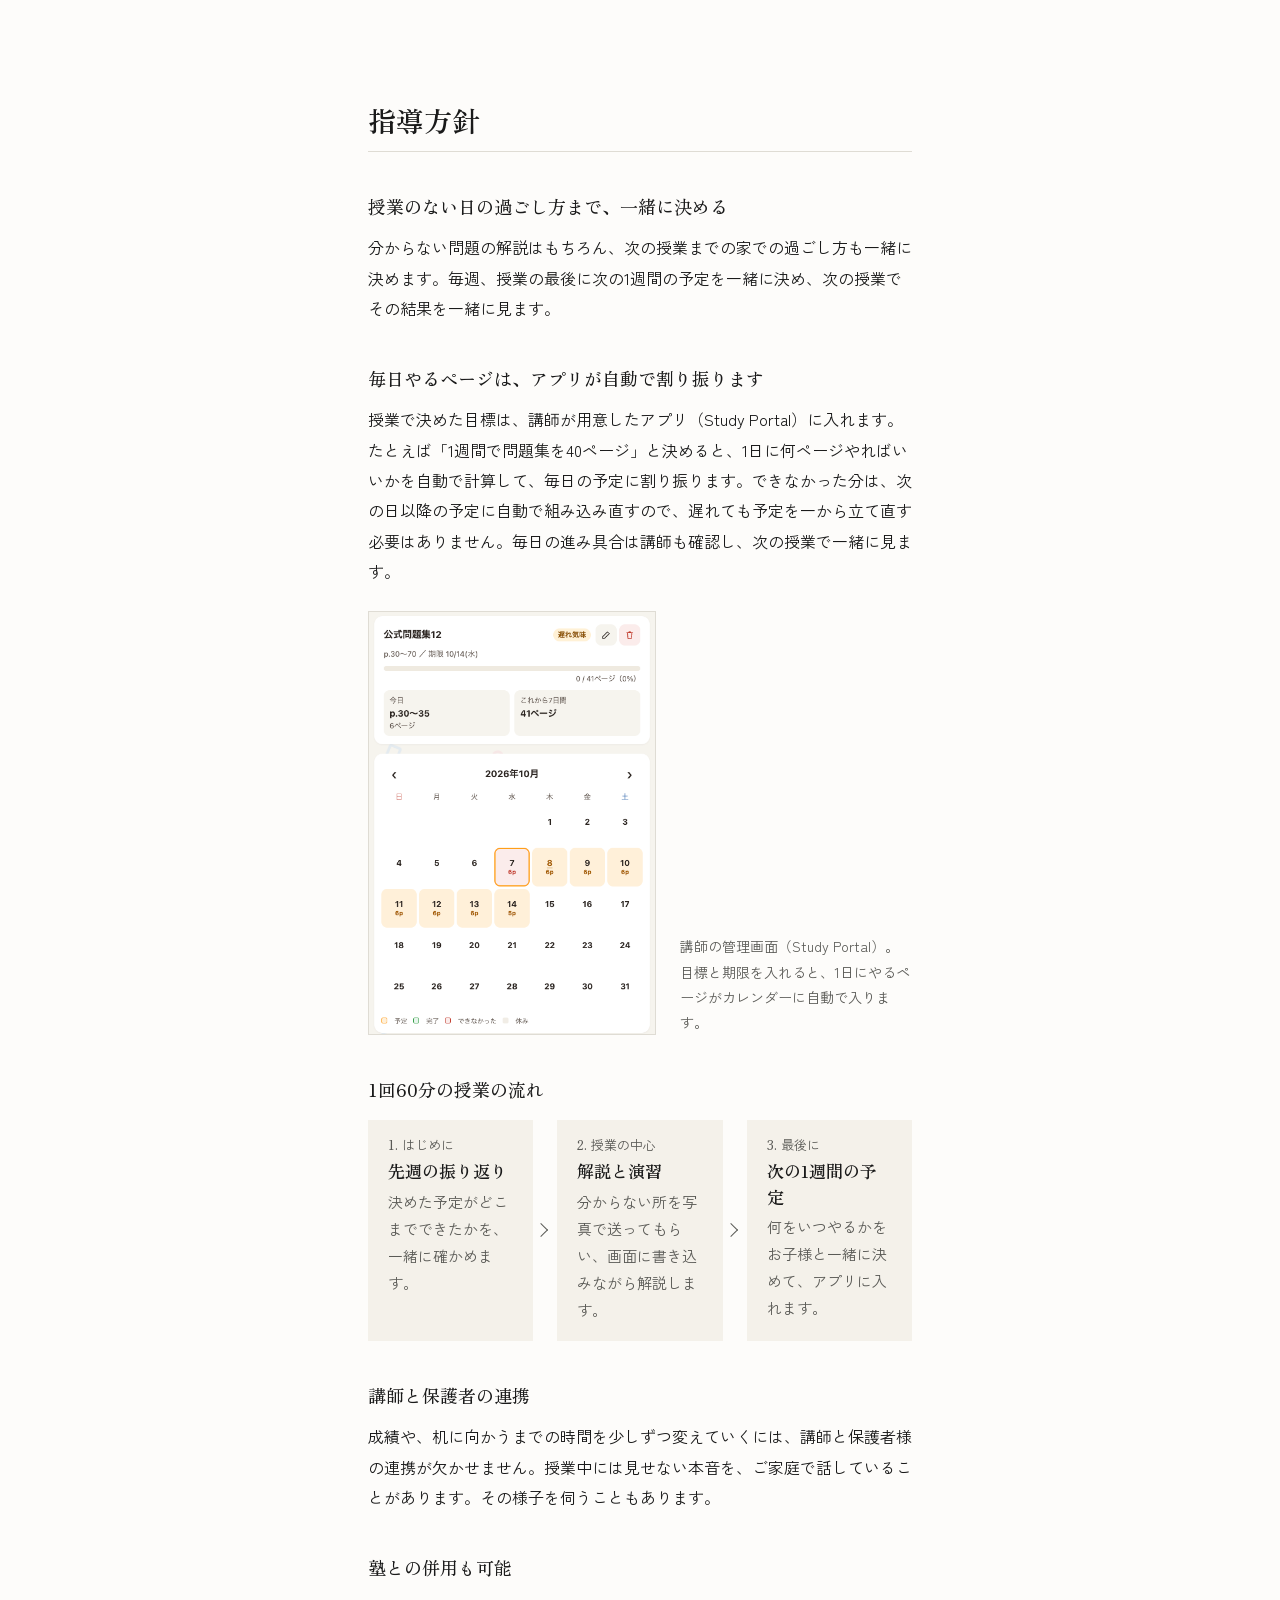
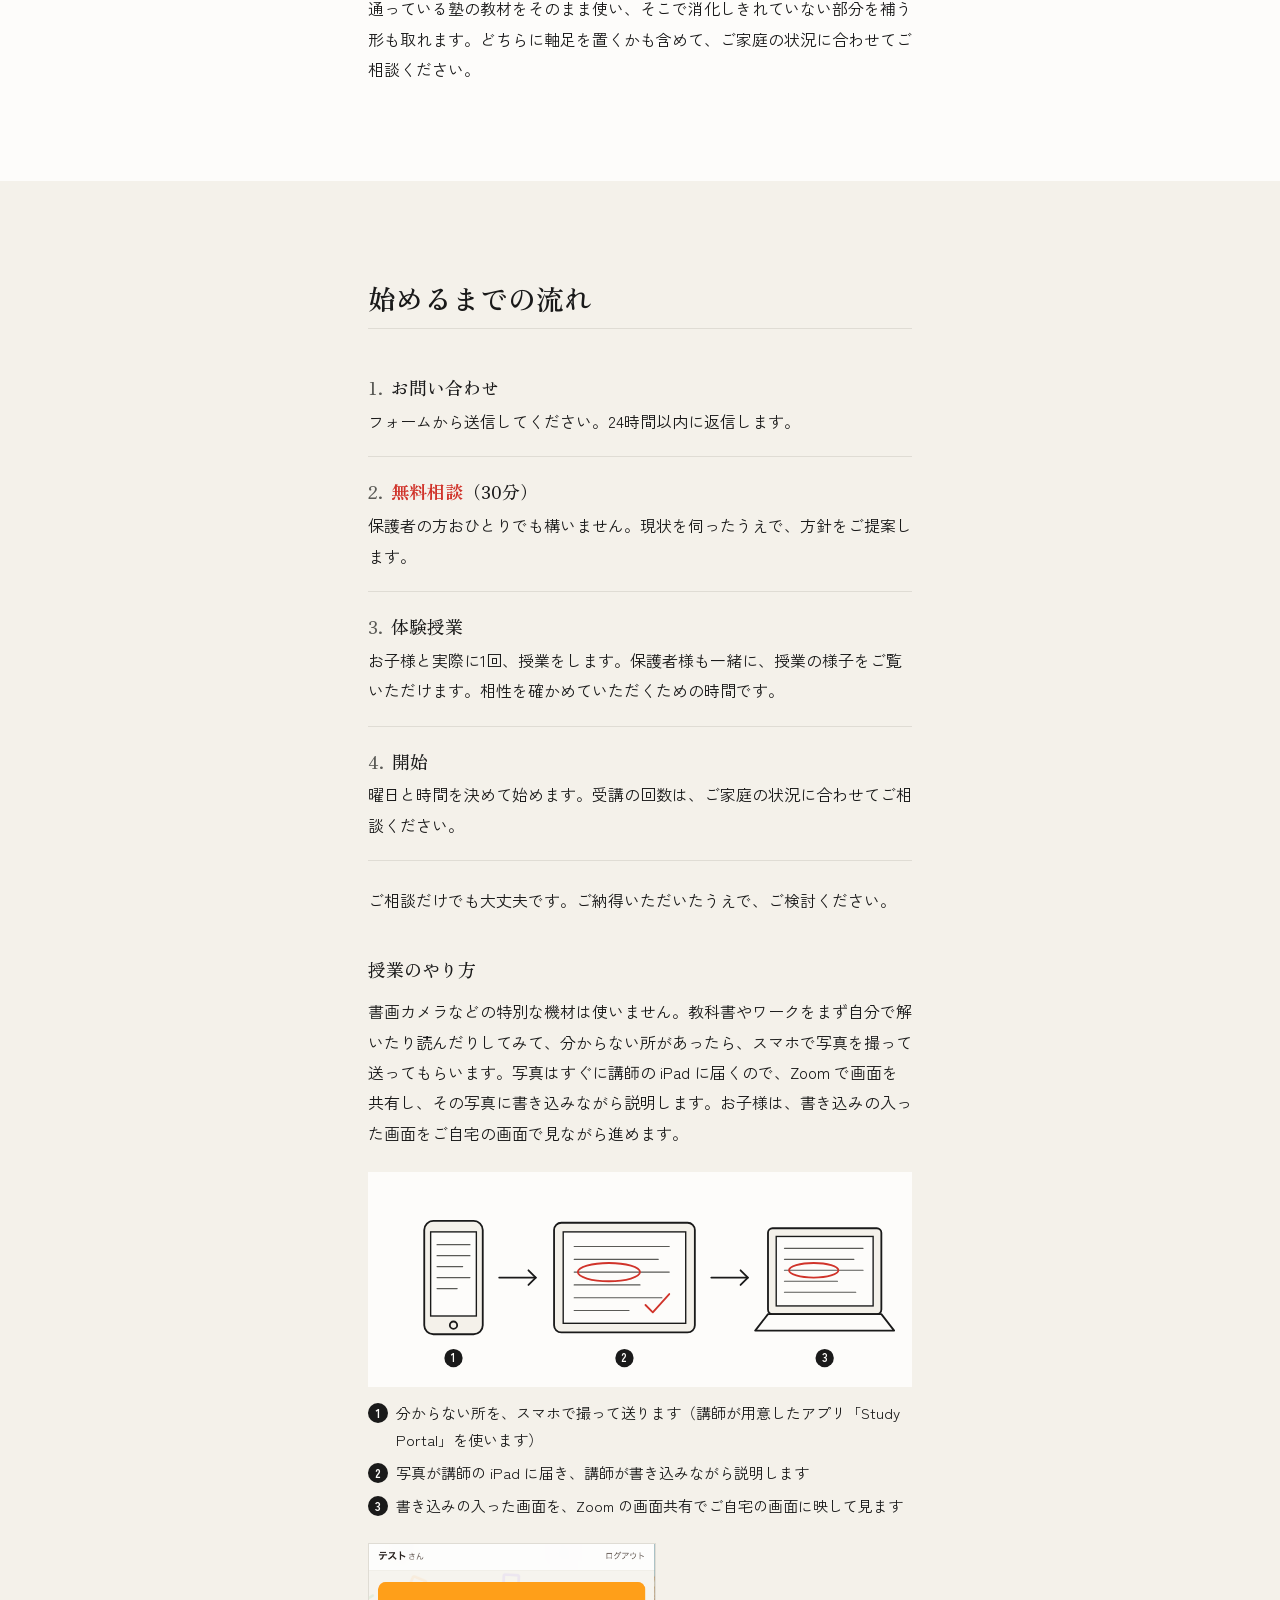
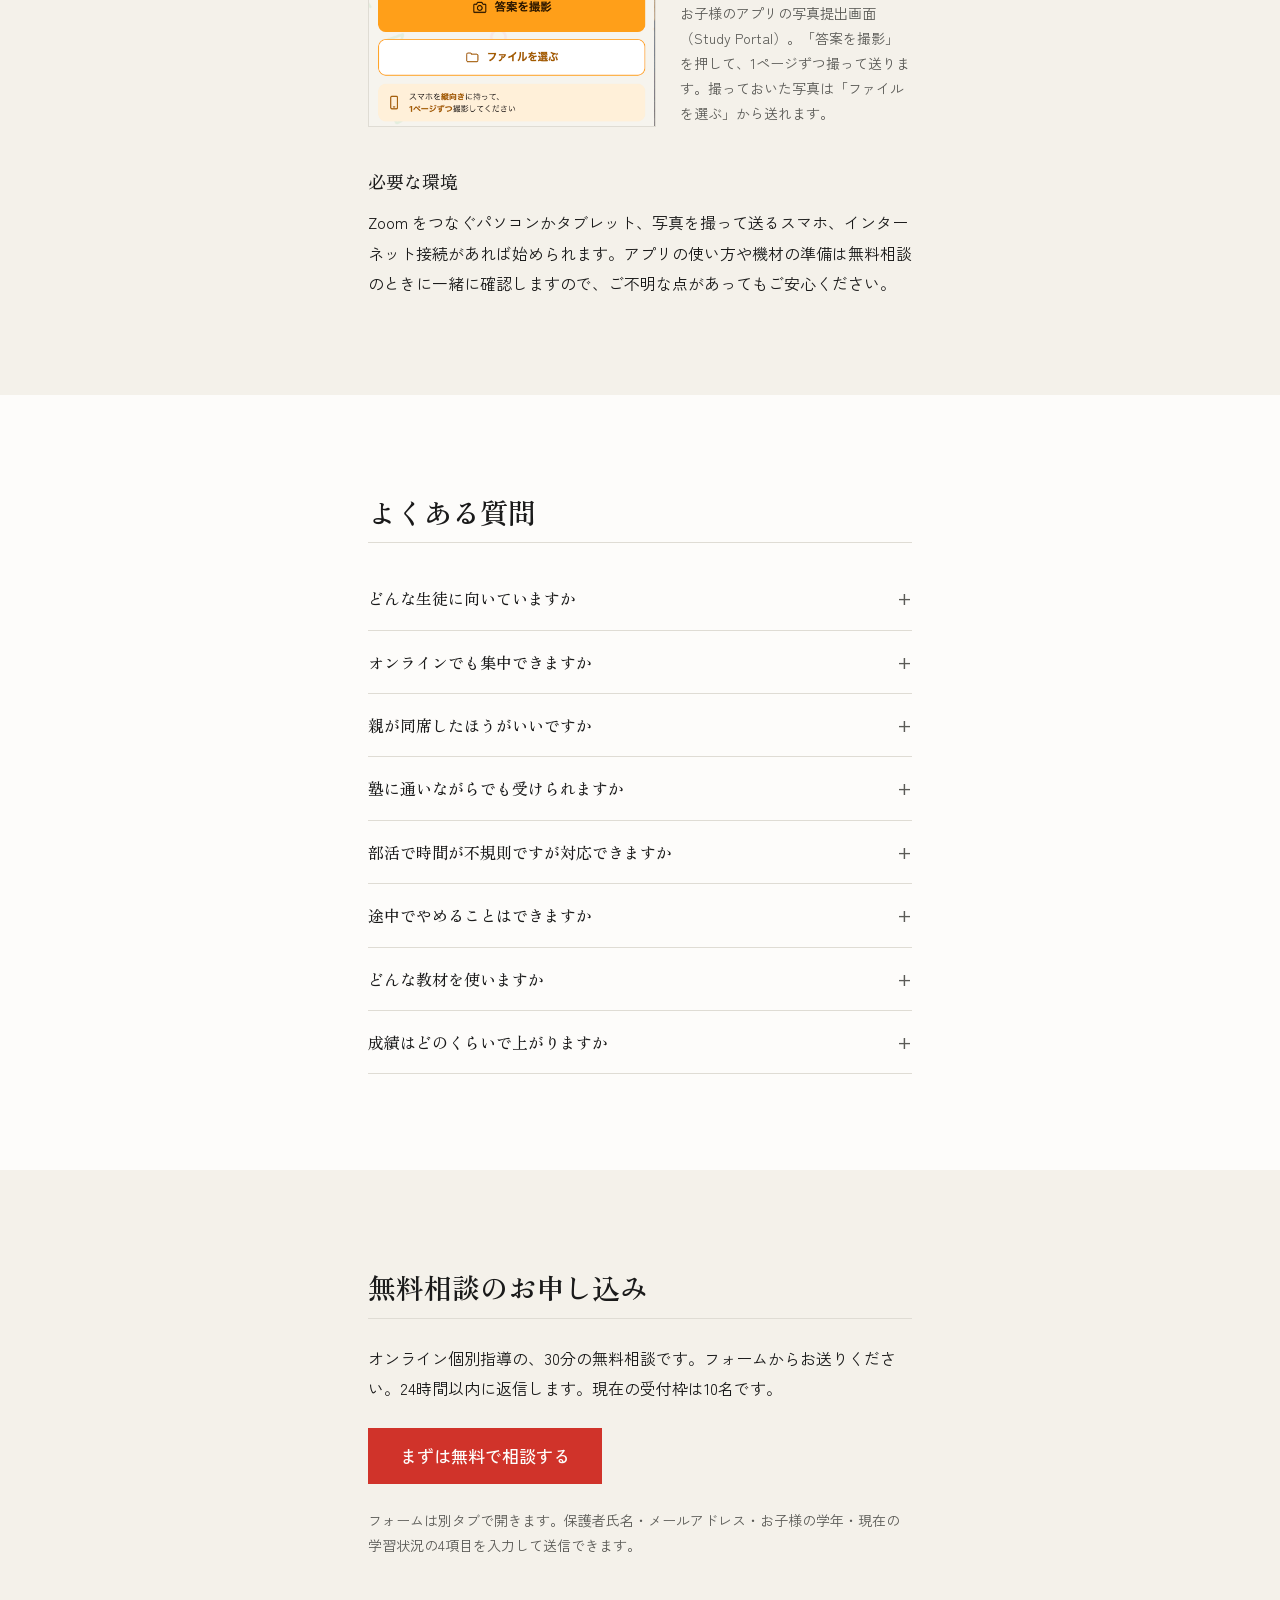
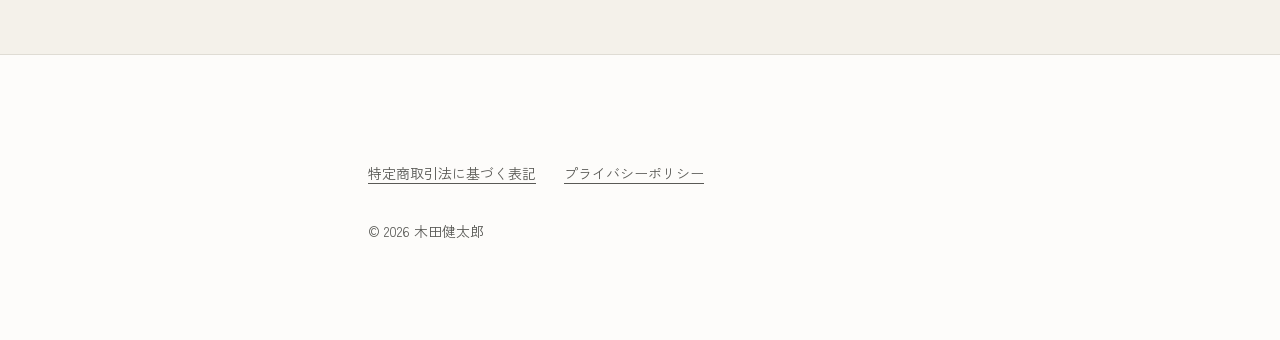
==== commit 3739c4b5: "授業のやり方に Study Portal のお子様用の写真提出画面を追加 - 授業のやり方の図の下に、「答案を撮影」「ファイルを選ぶ」の画面画像と説明を追加（テスト用アカウントの画面の上部を切り抜き）" ====
--- a/index.html
+++ b/index.html
@@ -360,6 +360,10 @@
           </ol>
         </figcaption>
       </figure>
+      <figure class="app-shot">
+        <img src="assets/img/study-portal-submit.png" alt="Study Portal のお子様用の写真提出画面。「答案を撮影」「ファイルを選ぶ」のボタンと、スマホを縦向きに持って1ページずつ撮影するよう案内が表示されている" width="501" height="318" loading="lazy">
+        <figcaption>お子様のアプリの写真提出画面（Study Portal）。「答案を撮影」を押して、1ページずつ撮って送ります。撮っておいた写真は「ファイルを選ぶ」から送れます。</figcaption>
+      </figure>
 
       <h3>必要な環境</h3>
       <p>Zoom をつなぐパソコンかタブレット、写真を撮って送るスマホ、インターネット接続があれば始められます。アプリの使い方や機材の準備は無料相談のときに一緒に確認しますので、ご不明な点があってもご安心ください。</p>
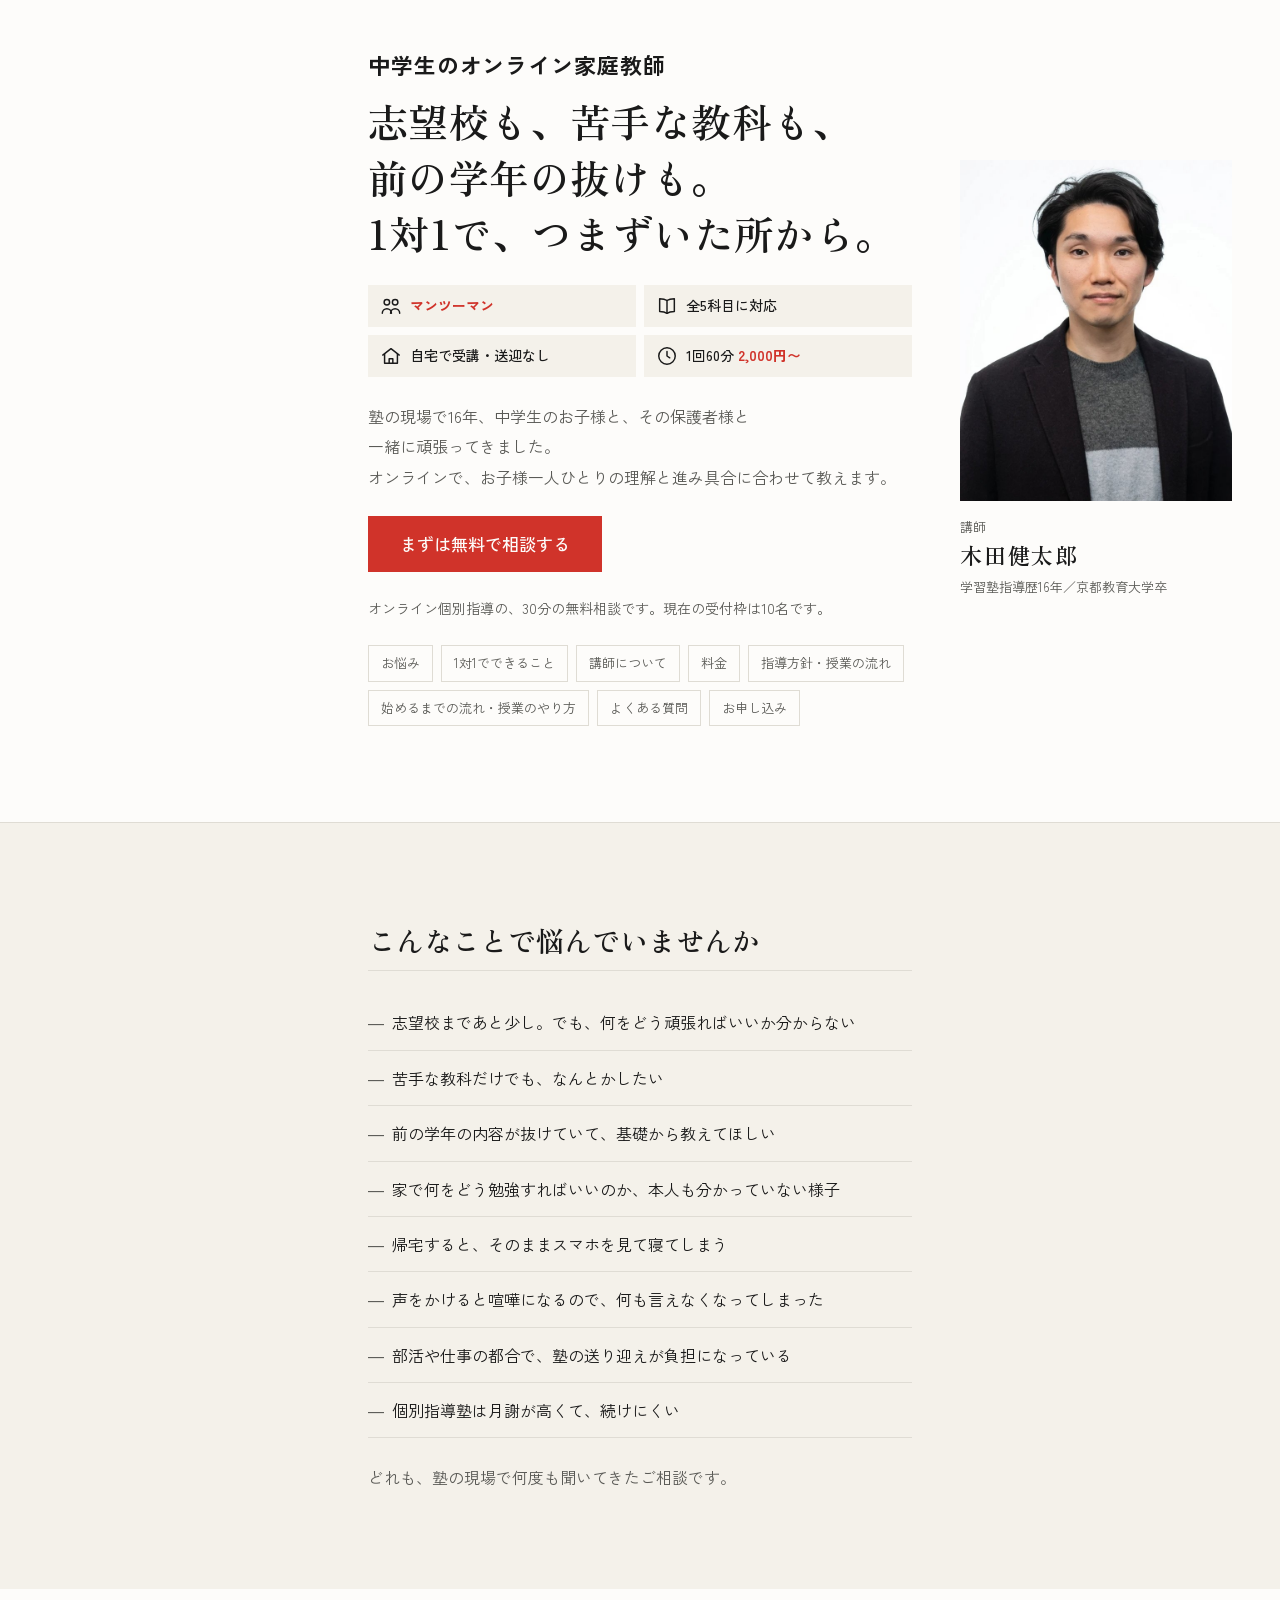
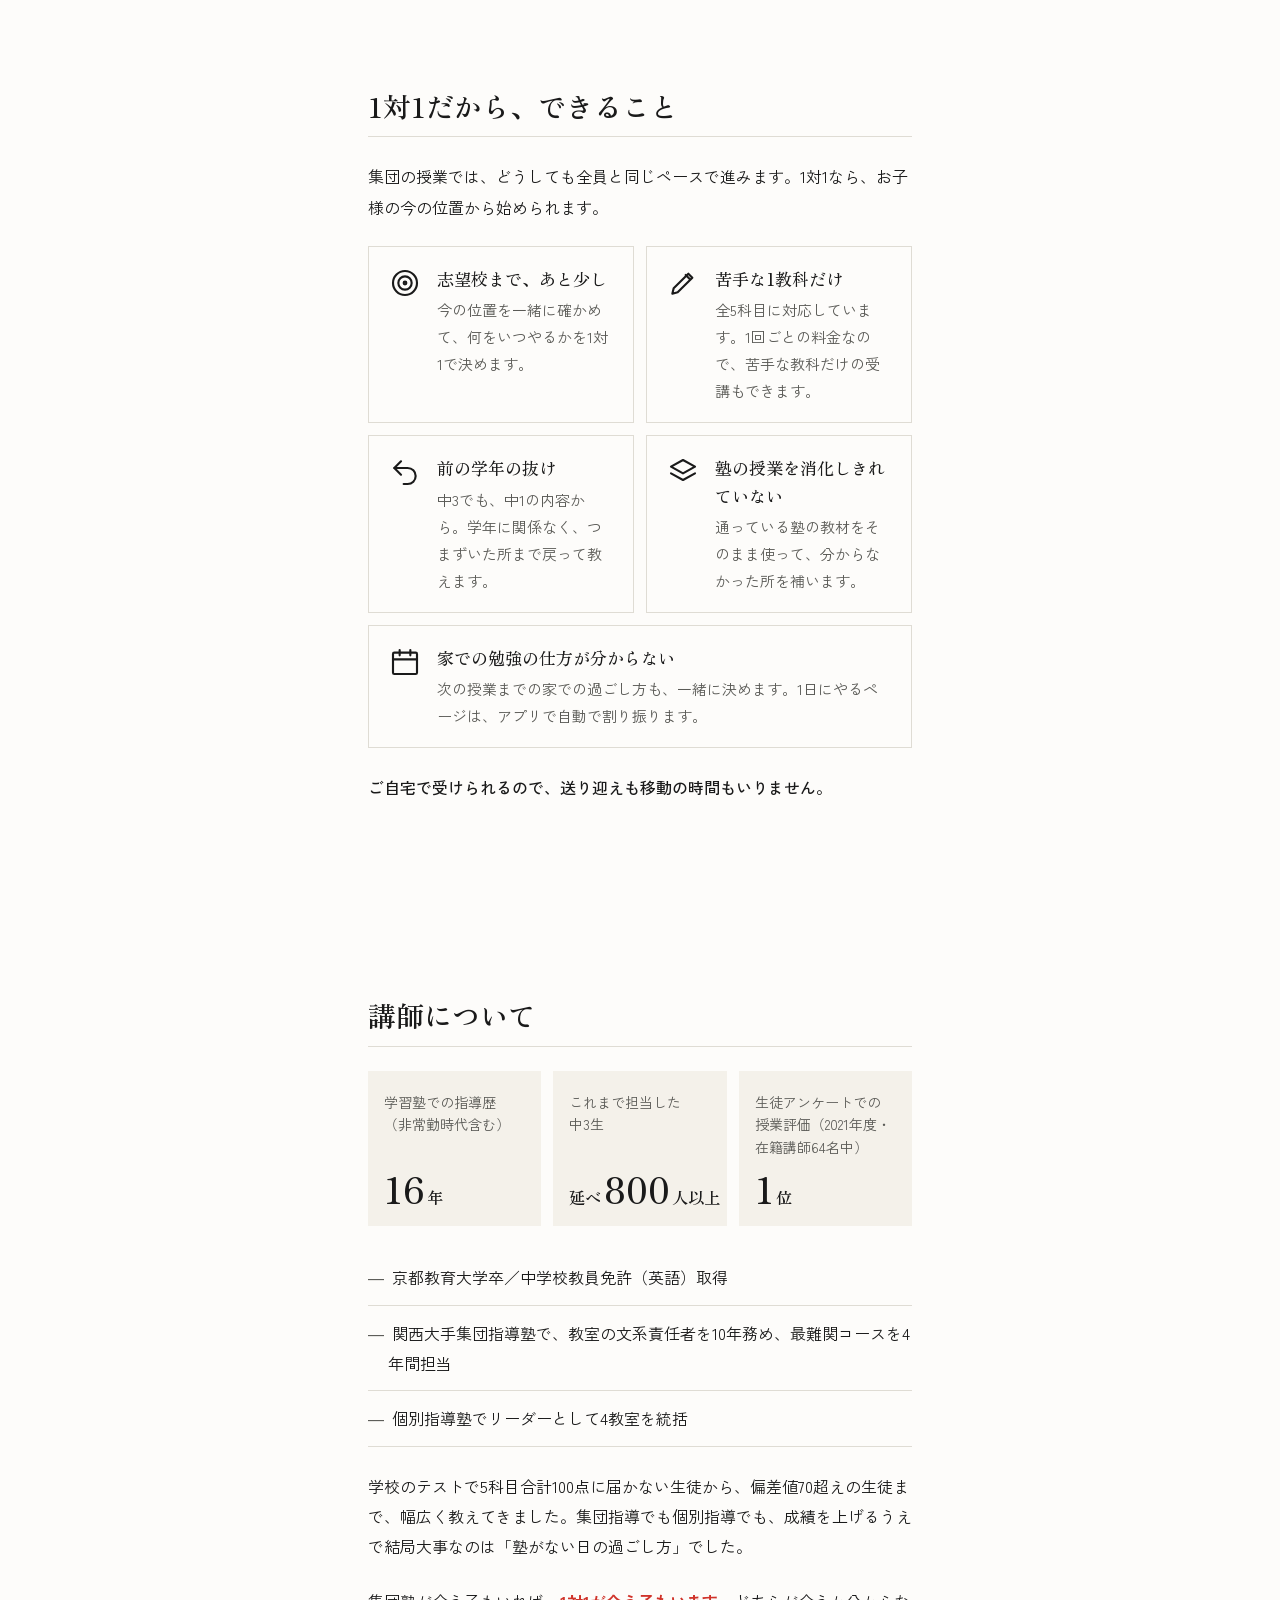
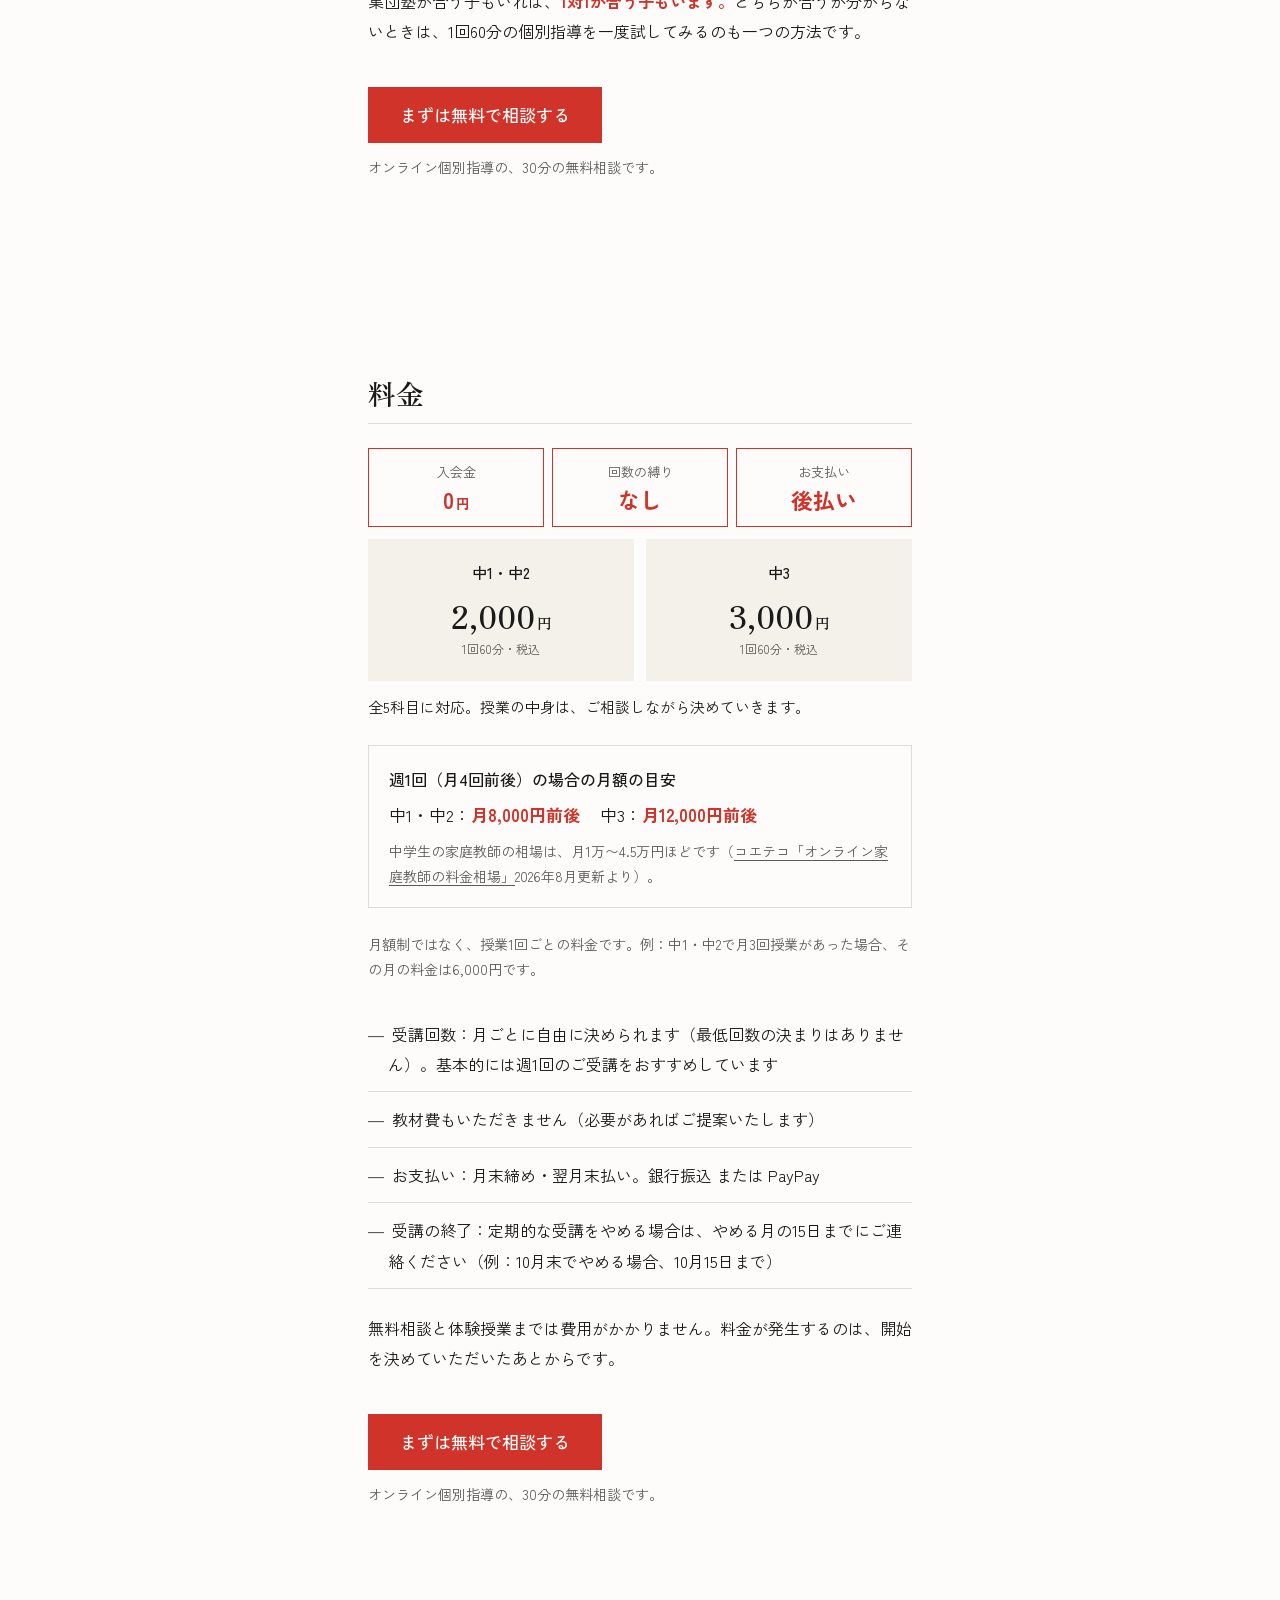
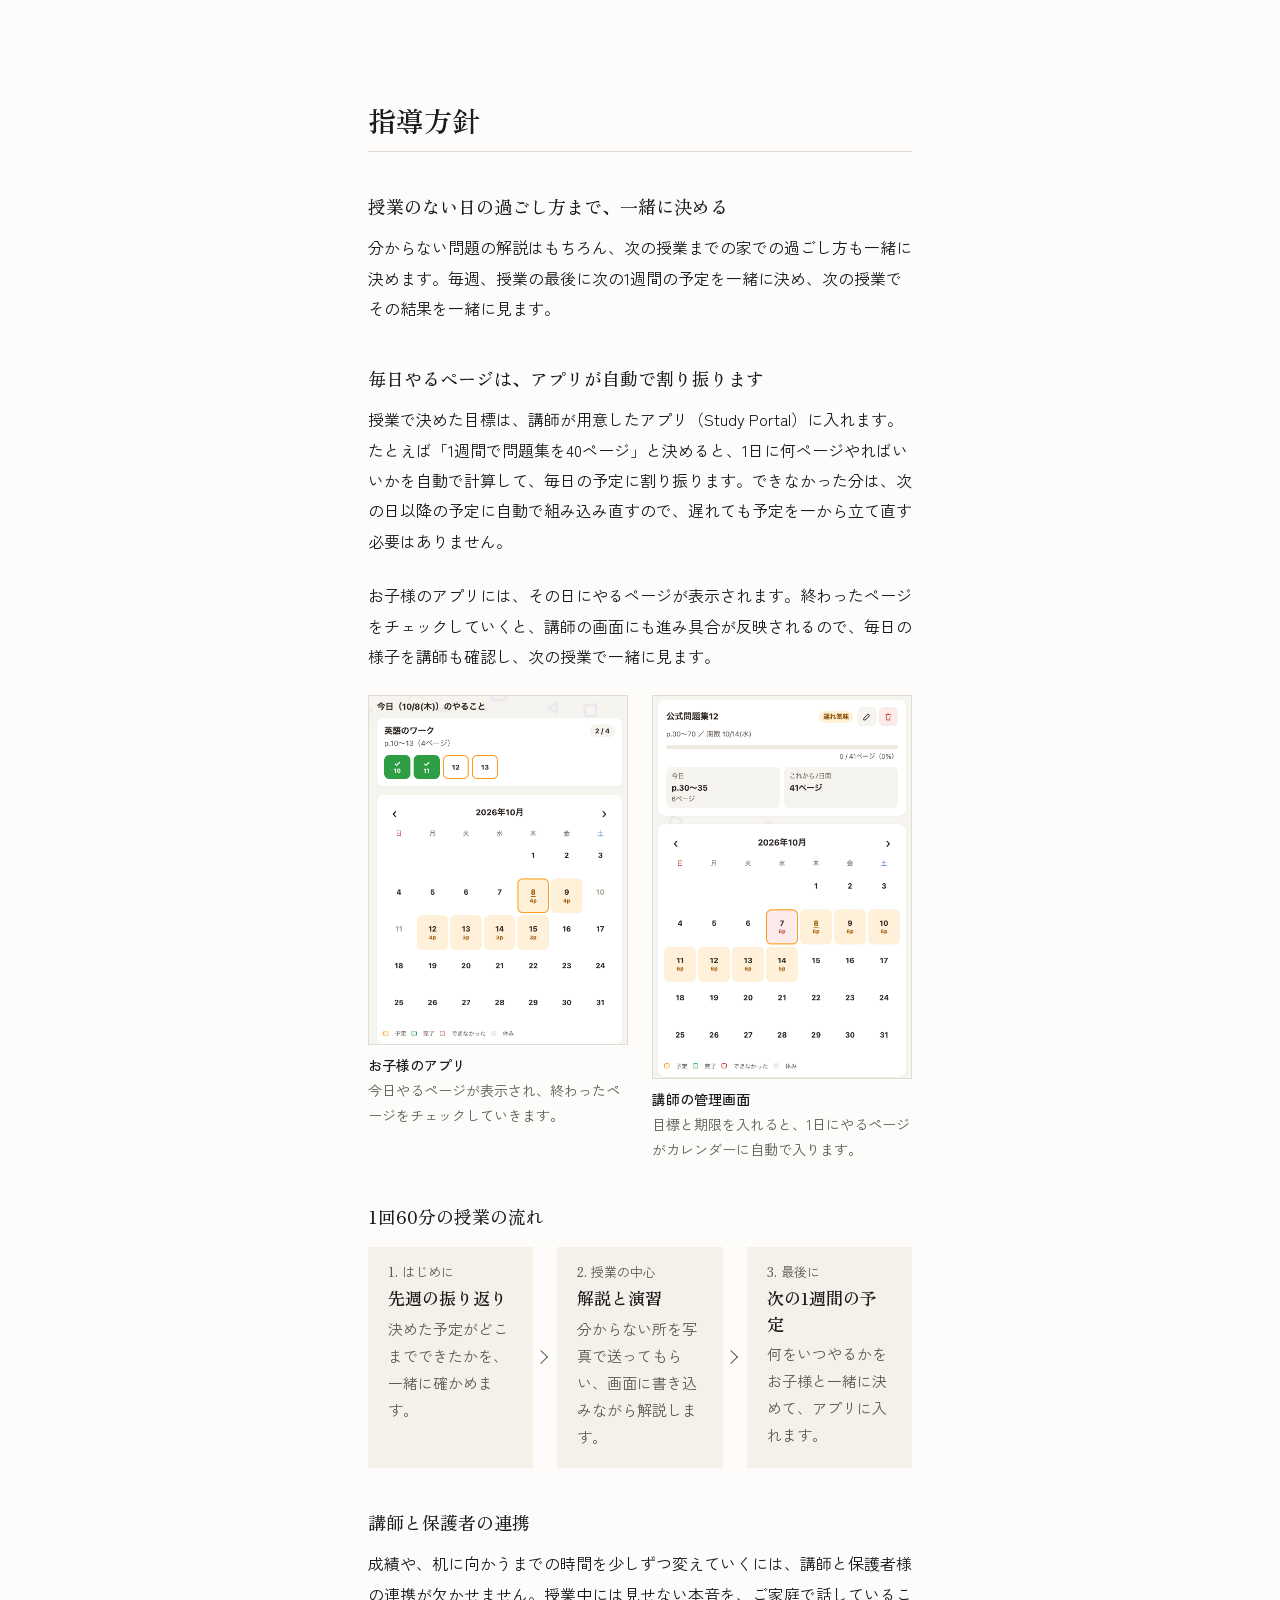
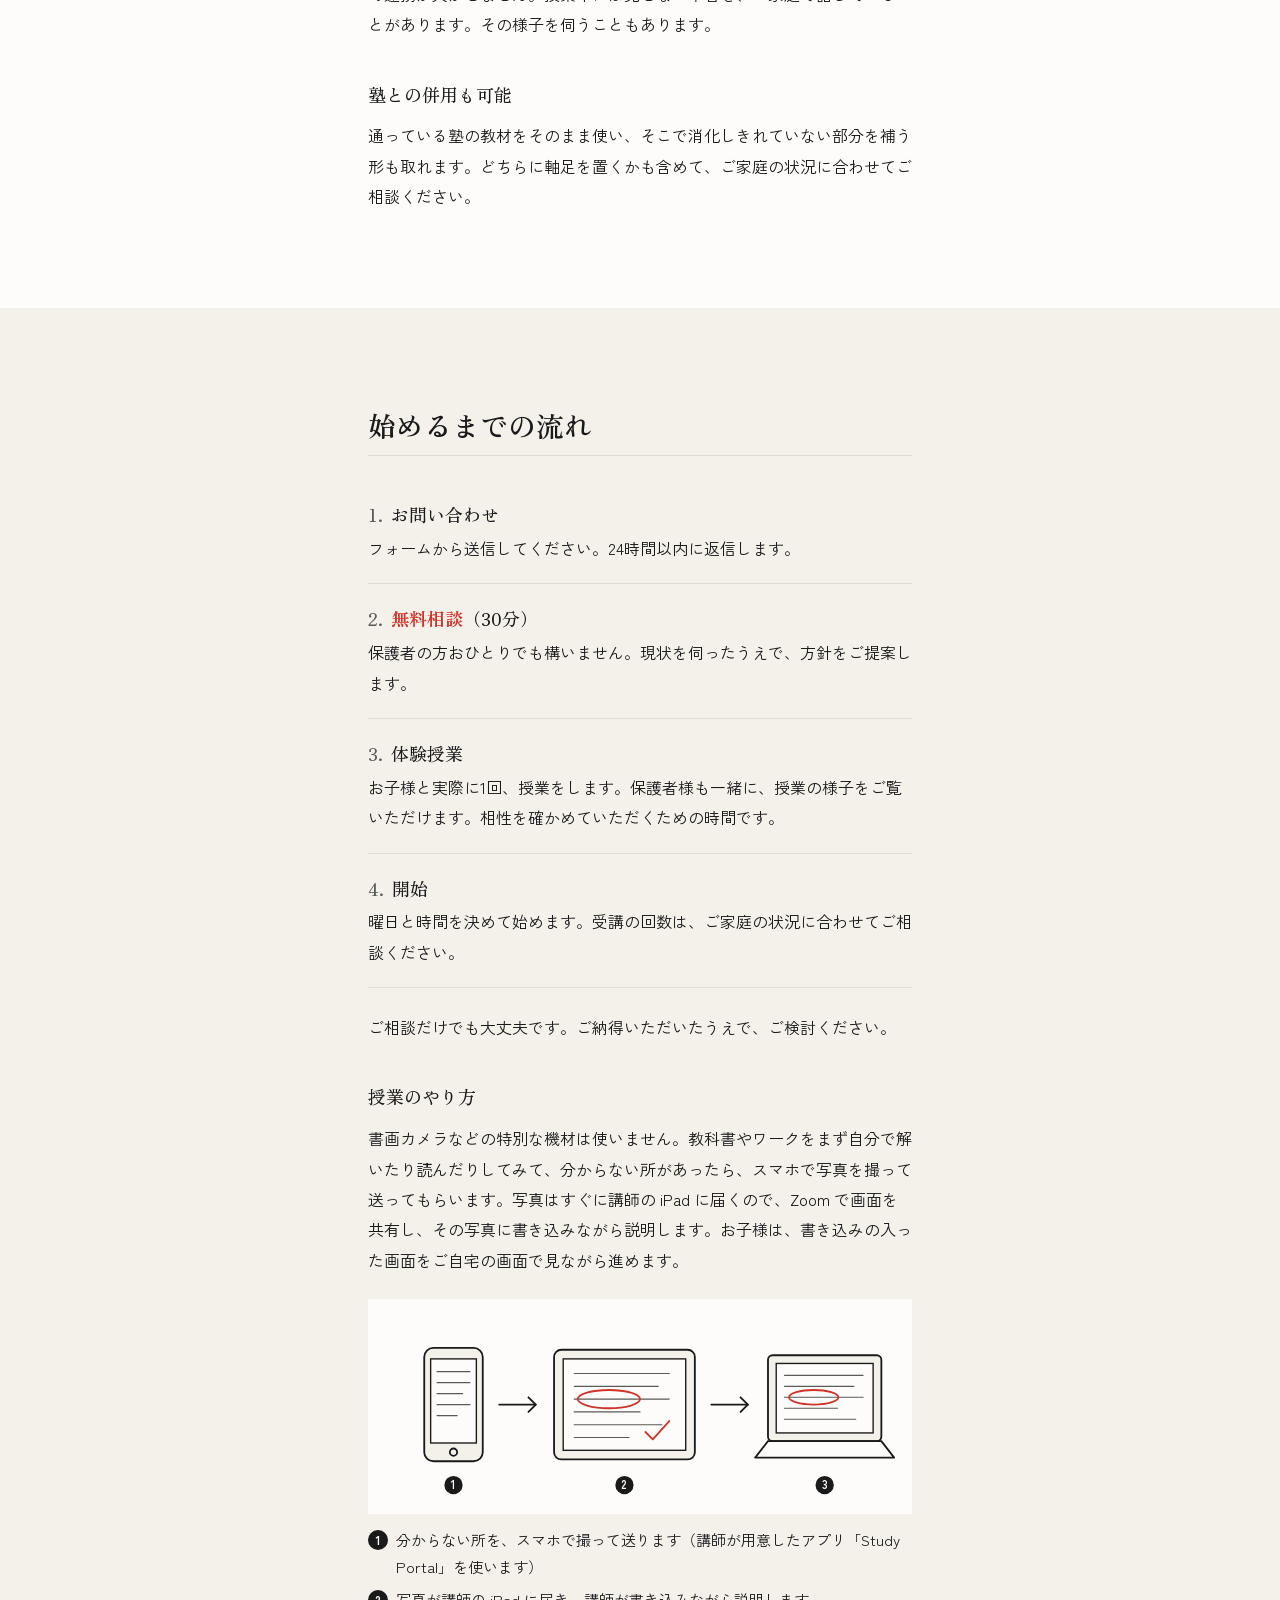
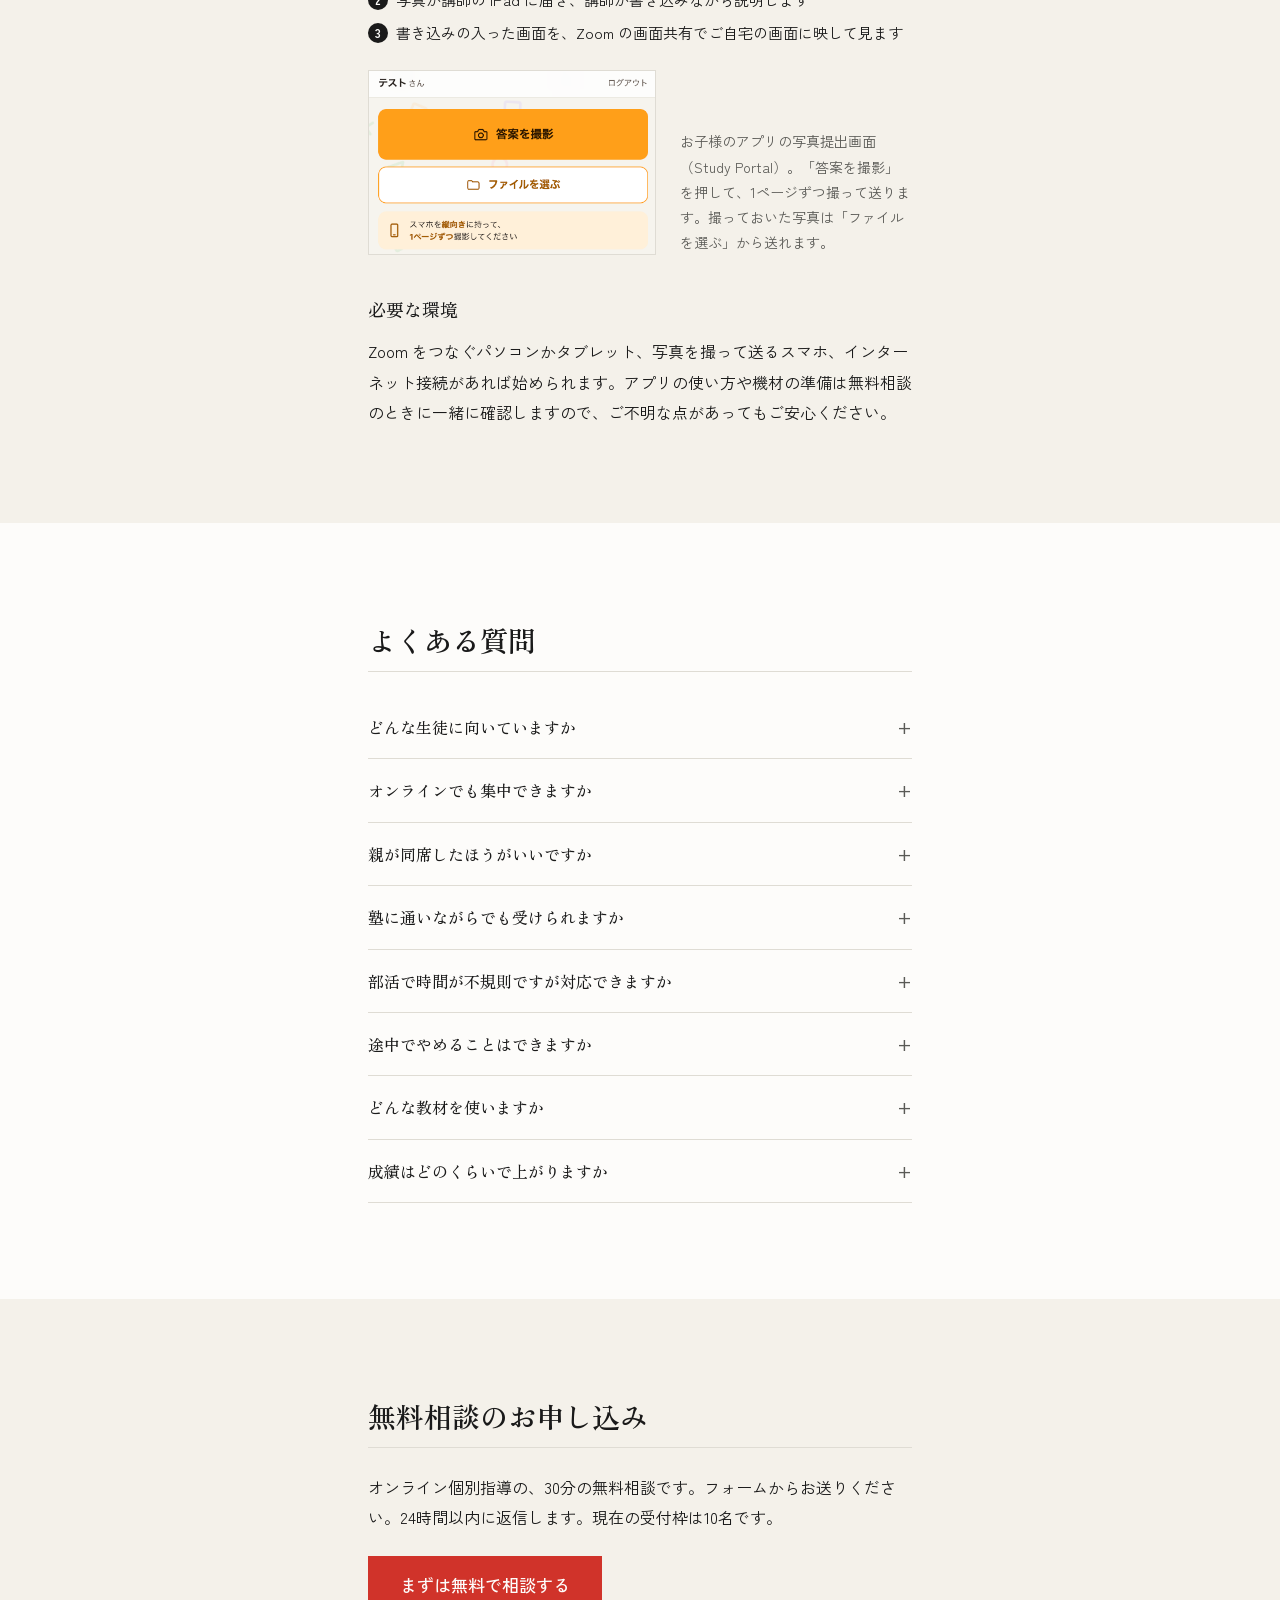
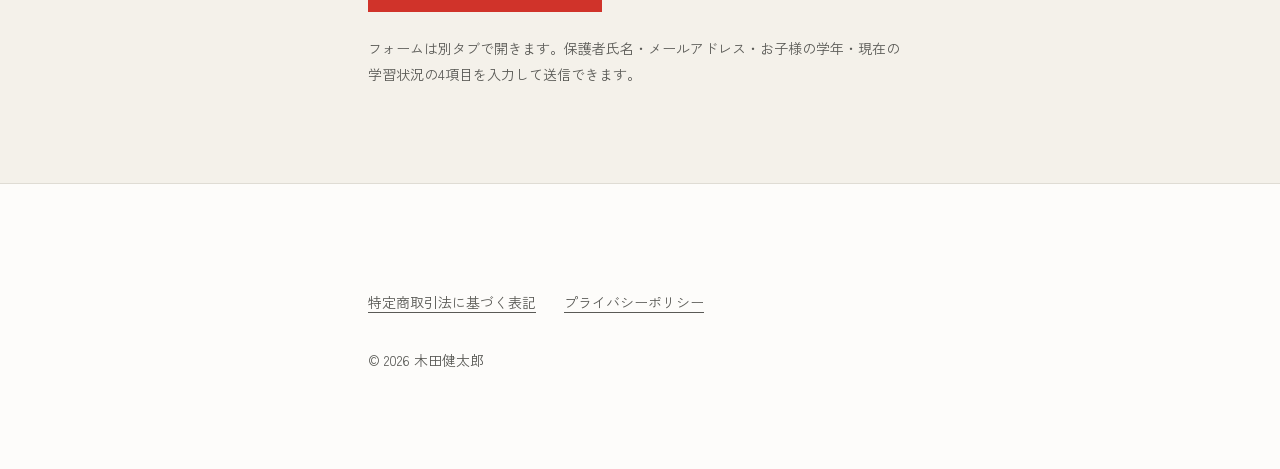
==== commit af12a3fb: "指導方針に Study Portal のお子様用の計画画面を追加 - 計画の項目に、お子様のアプリでその日のページを表示・チェックし、講師の画面に進み具合が反映される旨を追記 - お子様の画面と講師の" ====
--- a/index.html
+++ b/index.html
@@ -25,7 +25,7 @@
 <link rel="preconnect" href="https://fonts.googleapis.com">
 <link rel="preconnect" href="https://fonts.gstatic.com" crossorigin>
 <link rel="stylesheet" href="https://fonts.googleapis.com/css2?family=Zen+Kaku+Gothic+New:wght@400;500;700&family=Zen+Old+Mincho:wght@500;600&display=swap">
-<link rel="stylesheet" href="assets/css/style.css?v=20261008-2">
+<link rel="stylesheet" href="assets/css/style.css?v=20261008-3">
 
 <script type="application/ld+json">
 {
@@ -262,11 +262,22 @@
       <p>分からない問題の解説はもちろん、次の授業までの家での過ごし方も一緒に決めます。毎週、授業の最後に次の1週間の予定を一緒に決め、次の授業でその結果を一緒に見ます。</p>
 
       <h3>毎日やるページは、アプリが自動で割り振ります</h3>
-      <p>授業で決めた目標は、講師が用意したアプリ（Study Portal）に入れます。たとえば「1週間で問題集を40ページ」と決めると、1日に何ページやればいいかを自動で計算して、毎日の予定に割り振ります。できなかった分は、次の日以降の予定に自動で組み込み直すので、遅れても予定を一から立て直す必要はありません。毎日の進み具合は講師も確認し、次の授業で一緒に見ます。</p>
-      <figure class="app-shot">
-        <img src="assets/img/study-portal-plan.png" alt="Study Portal の講師の管理画面。問題集の30〜70ページを10月14日までに終える目標に対して、1日6ページずつの予定がカレンダーに入っている" width="486" height="718" loading="lazy">
-        <figcaption>講師の管理画面（Study Portal）。目標と期限を入れると、1日にやるページがカレンダーに自動で入ります。</figcaption>
-      </figure>
+      <p>授業で決めた目標は、講師が用意したアプリ（Study Portal）に入れます。たとえば「1週間で問題集を40ページ」と決めると、1日に何ページやればいいかを自動で計算して、毎日の予定に割り振ります。できなかった分は、次の日以降の予定に自動で組み込み直すので、遅れても予定を一から立て直す必要はありません。</p>
+      <p>お子様のアプリには、その日にやるページが表示されます。終わったページをチェックしていくと、講師の画面にも進み具合が反映されるので、毎日の様子を講師も確認し、次の授業で一緒に見ます。</p>
+      <ul class="app-pair">
+        <li>
+          <figure>
+            <img src="assets/img/study-portal-plan-student.png" alt="Study Portal のお子様用の画面。今日やる英語のワーク10〜13ページのうち、10と11ページにチェックが付いている。下のカレンダーには、毎日やるページ数が表示されている" width="492" height="662" loading="lazy">
+            <figcaption><b>お子様のアプリ</b>今日やるページが表示され、終わったページをチェックしていきます。</figcaption>
+          </figure>
+        </li>
+        <li>
+          <figure>
+            <img src="assets/img/study-portal-plan.png" alt="Study Portal の講師の管理画面。問題集の30〜70ページを10月14日までに終える目標に対して、1日6ページずつの予定がカレンダーに入っている" width="486" height="718" loading="lazy">
+            <figcaption><b>講師の管理画面</b>目標と期限を入れると、1日にやるページがカレンダーに自動で入ります。</figcaption>
+          </figure>
+        </li>
+      </ul>
 
       <h3>1回60分の授業の流れ</h3>
       <ol class="lesson">
@@ -361,7 +372,7 @@
         </figcaption>
       </figure>
       <figure class="app-shot">
-        <img src="assets/img/study-portal-submit.png" alt="Study Portal のお子様用の写真提出画面。「答案を撮影」「ファイルを選ぶ」のボタンと、スマホを縦向きに持って1ページずつ撮影するよう案内が表示されている" width="501" height="318" loading="lazy">
+        <img src="assets/img/study-portal-submit.png" alt="Study Portal のお子様用の写真提出画面。「答案を撮影」「ファイルを選ぶ」のボタンと、スマホを縦向きに持って1ページずつ撮影するよう案内が表示されている" width="496" height="318" loading="lazy">
         <figcaption>お子様のアプリの写真提出画面（Study Portal）。「答案を撮影」を押して、1ページずつ撮って送ります。撮っておいた写真は「ファイルを選ぶ」から送れます。</figcaption>
       </figure>
 
--- a/assets/css/style.css
+++ b/assets/css/style.css
@@ -552,6 +552,36 @@
   color: var(--graphite);
   font-size: 0.875rem;
   line-height: 1.8;
+}
+
+/* お子様の画面と講師の画面。モバイルは縦に並べ、デスクトップは横に並べる */
+.app-pair {
+  list-style: none;
+  margin: 0;
+  padding: 0;
+  display: grid;
+  gap: 1.5rem;
+}
+
+.app-pair figure { margin: 0; }
+
+.app-pair img {
+  width: 100%;
+  max-width: 20rem;
+  border: 1px solid var(--rule);
+}
+
+.app-pair figcaption {
+  margin-top: 0.5rem;
+  color: var(--graphite);
+  font-size: 0.875rem;
+  line-height: 1.8;
+}
+
+.app-pair figcaption b {
+  display: block;
+  color: var(--ink);
+  font-weight: 500;
 }
 
 /* ========================================
@@ -829,6 +859,8 @@
   .app-shot { display: flex; align-items: flex-end; gap: 1.5rem; }
   .app-shot img { flex: none; width: 18rem; }
 
+  .app-pair { grid-template-columns: repeat(2, minmax(0, 1fr)); }
+
   /* 授業の流れは3つ横に並べ、矢印を右向きにする */
   .lesson { grid-template-columns: repeat(3, minmax(0, 1fr)); gap: 1.5rem; }
   .lesson li + li::before {
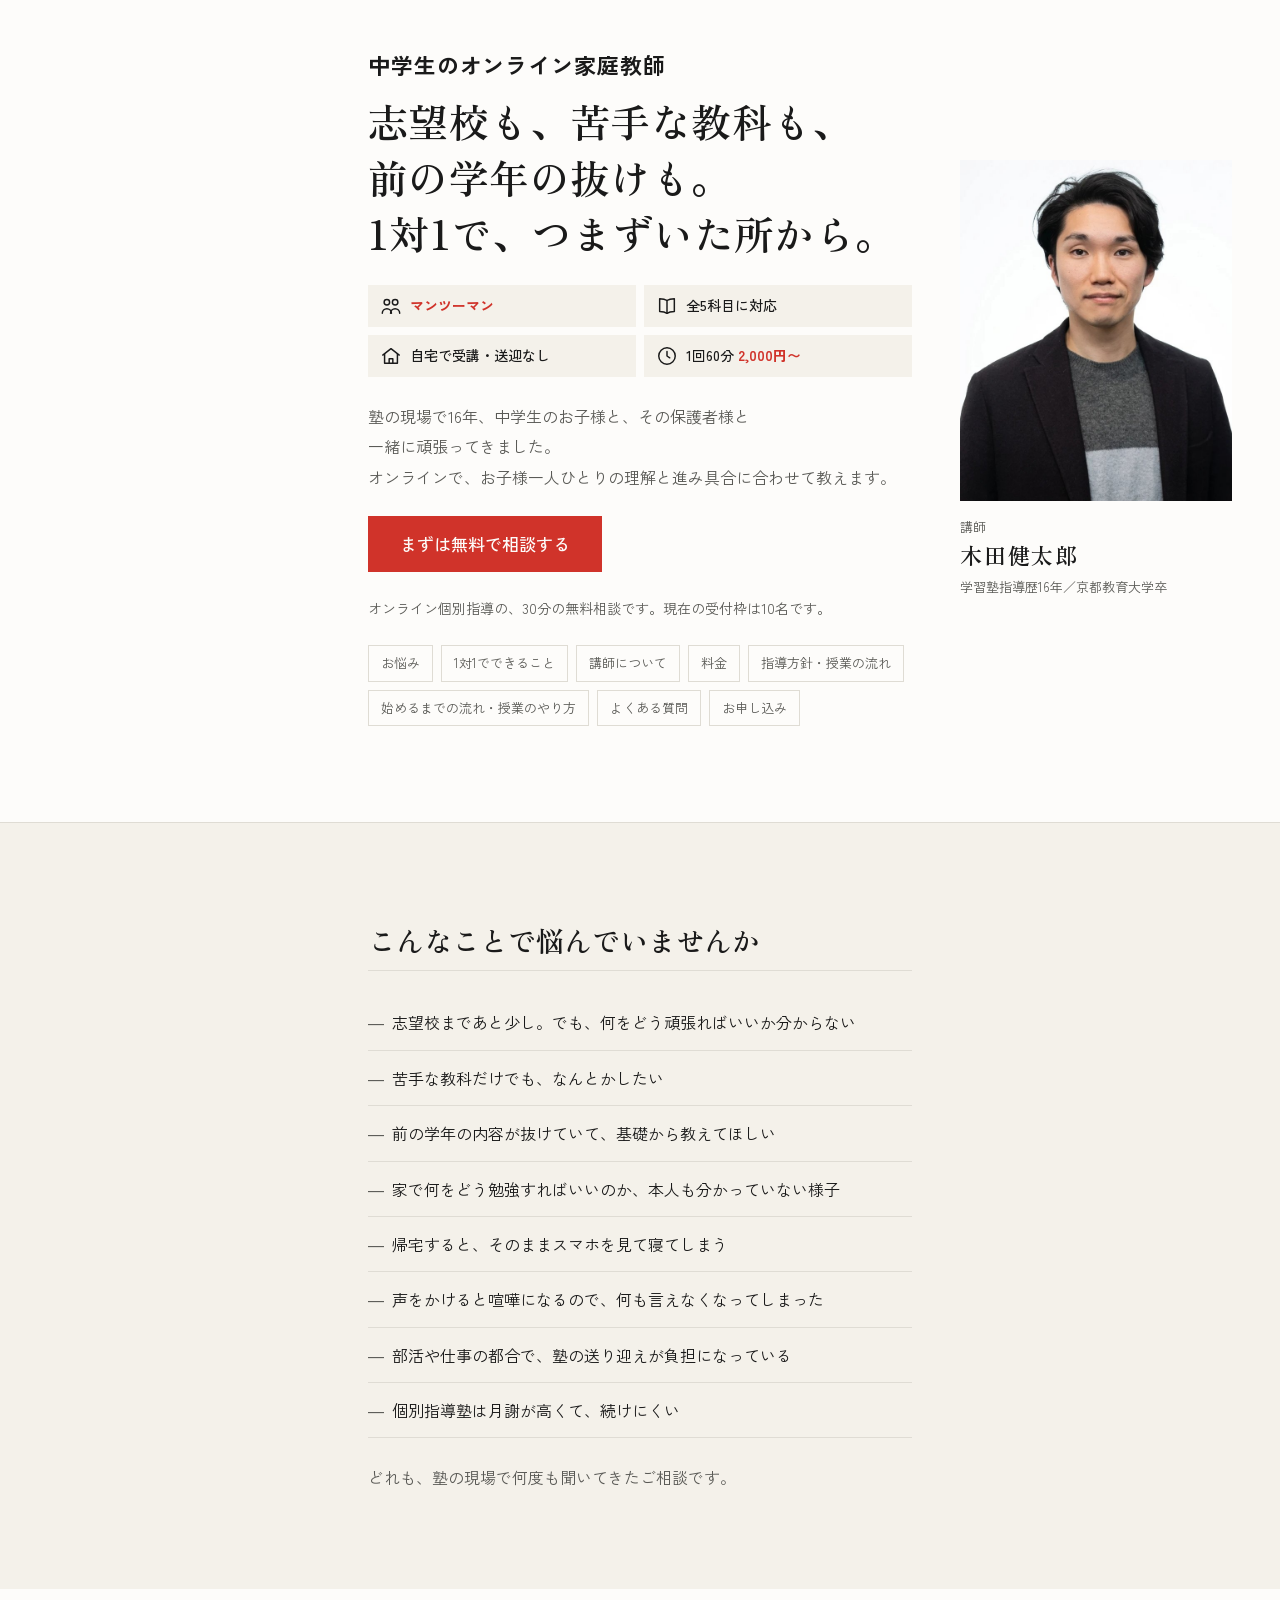
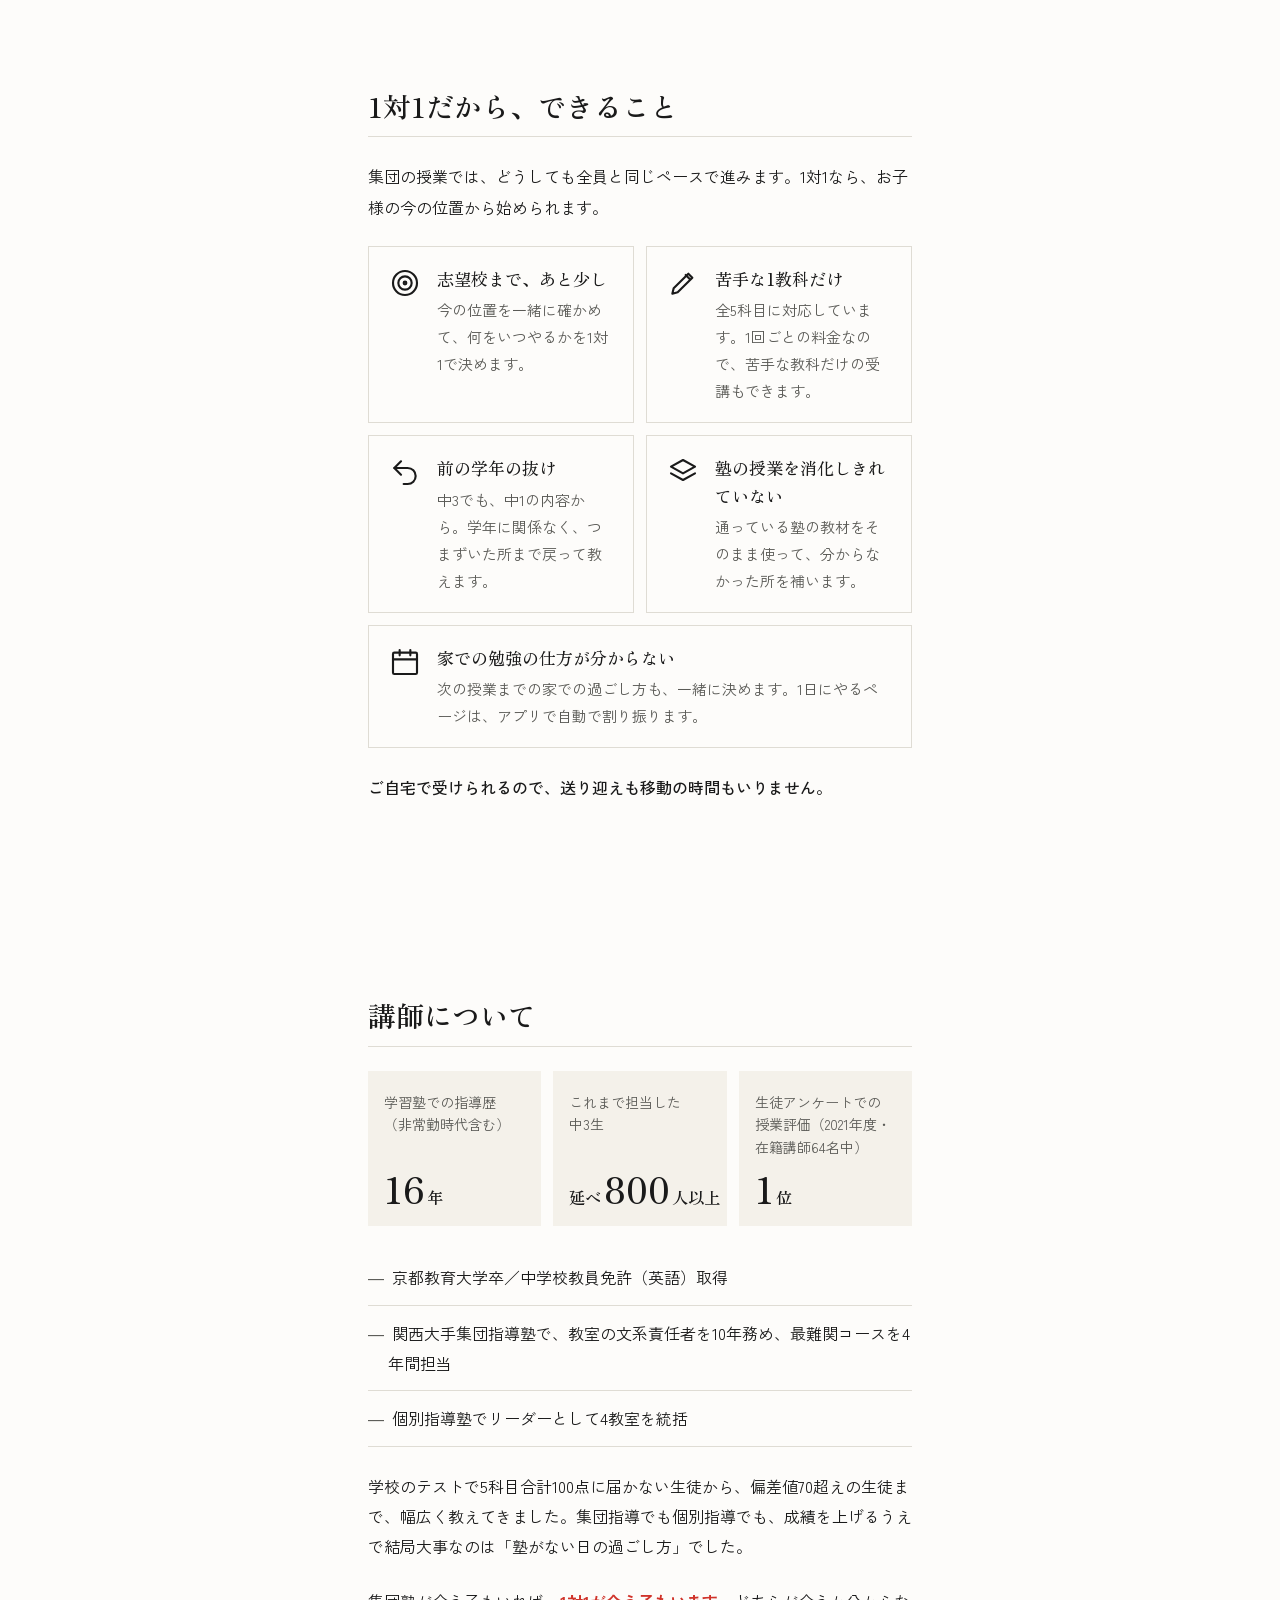
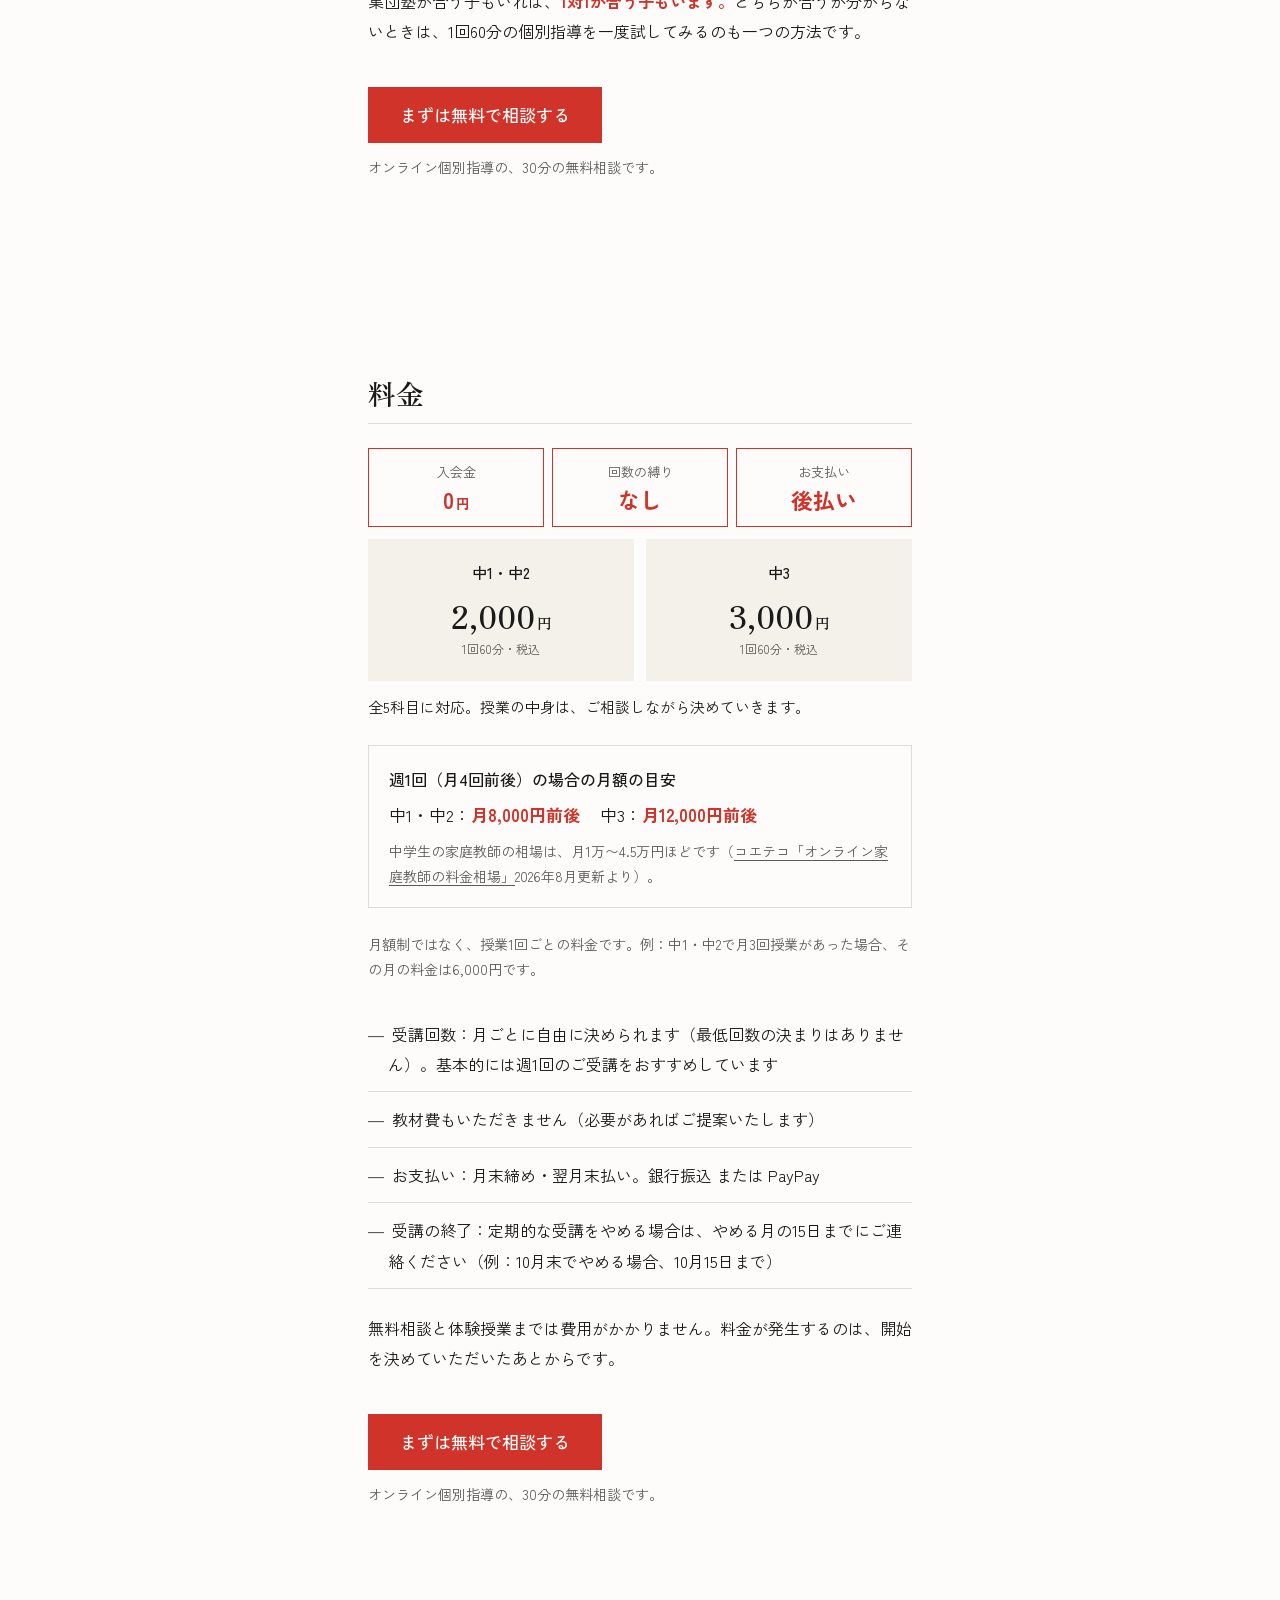
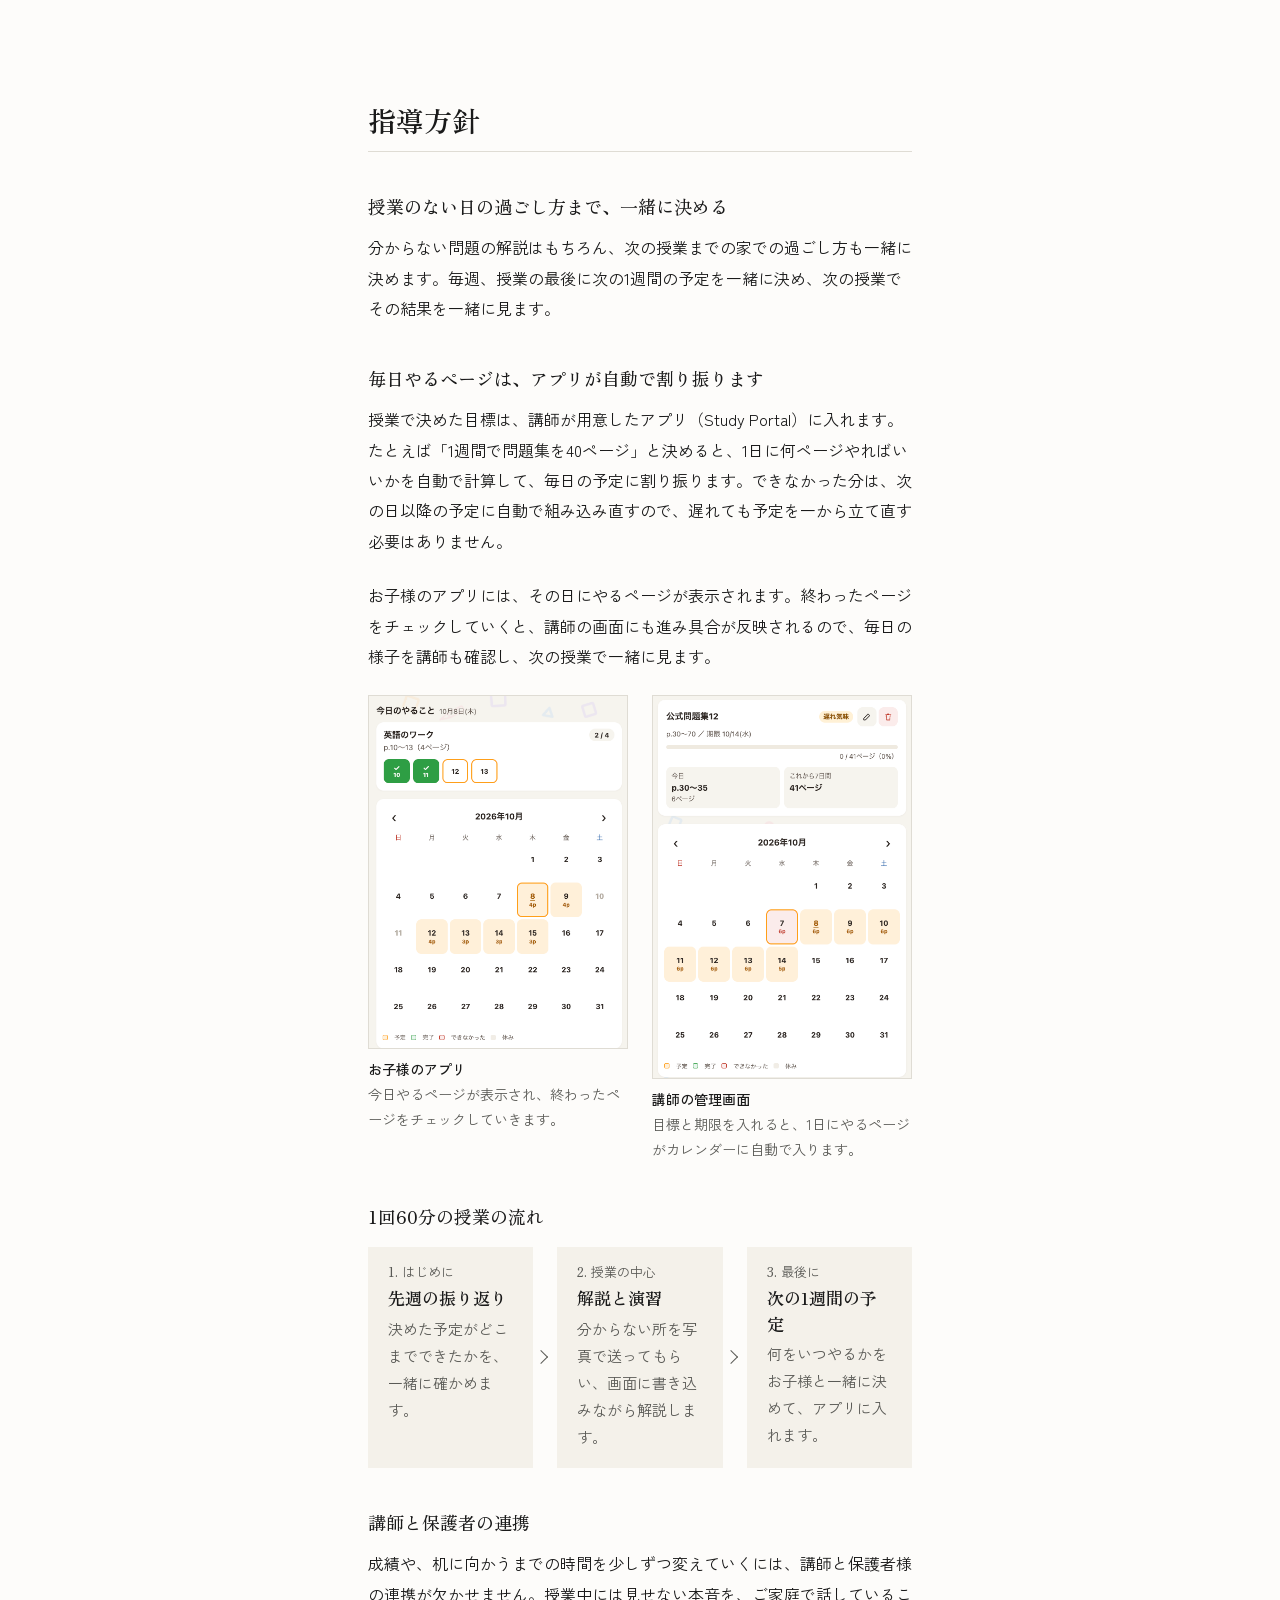
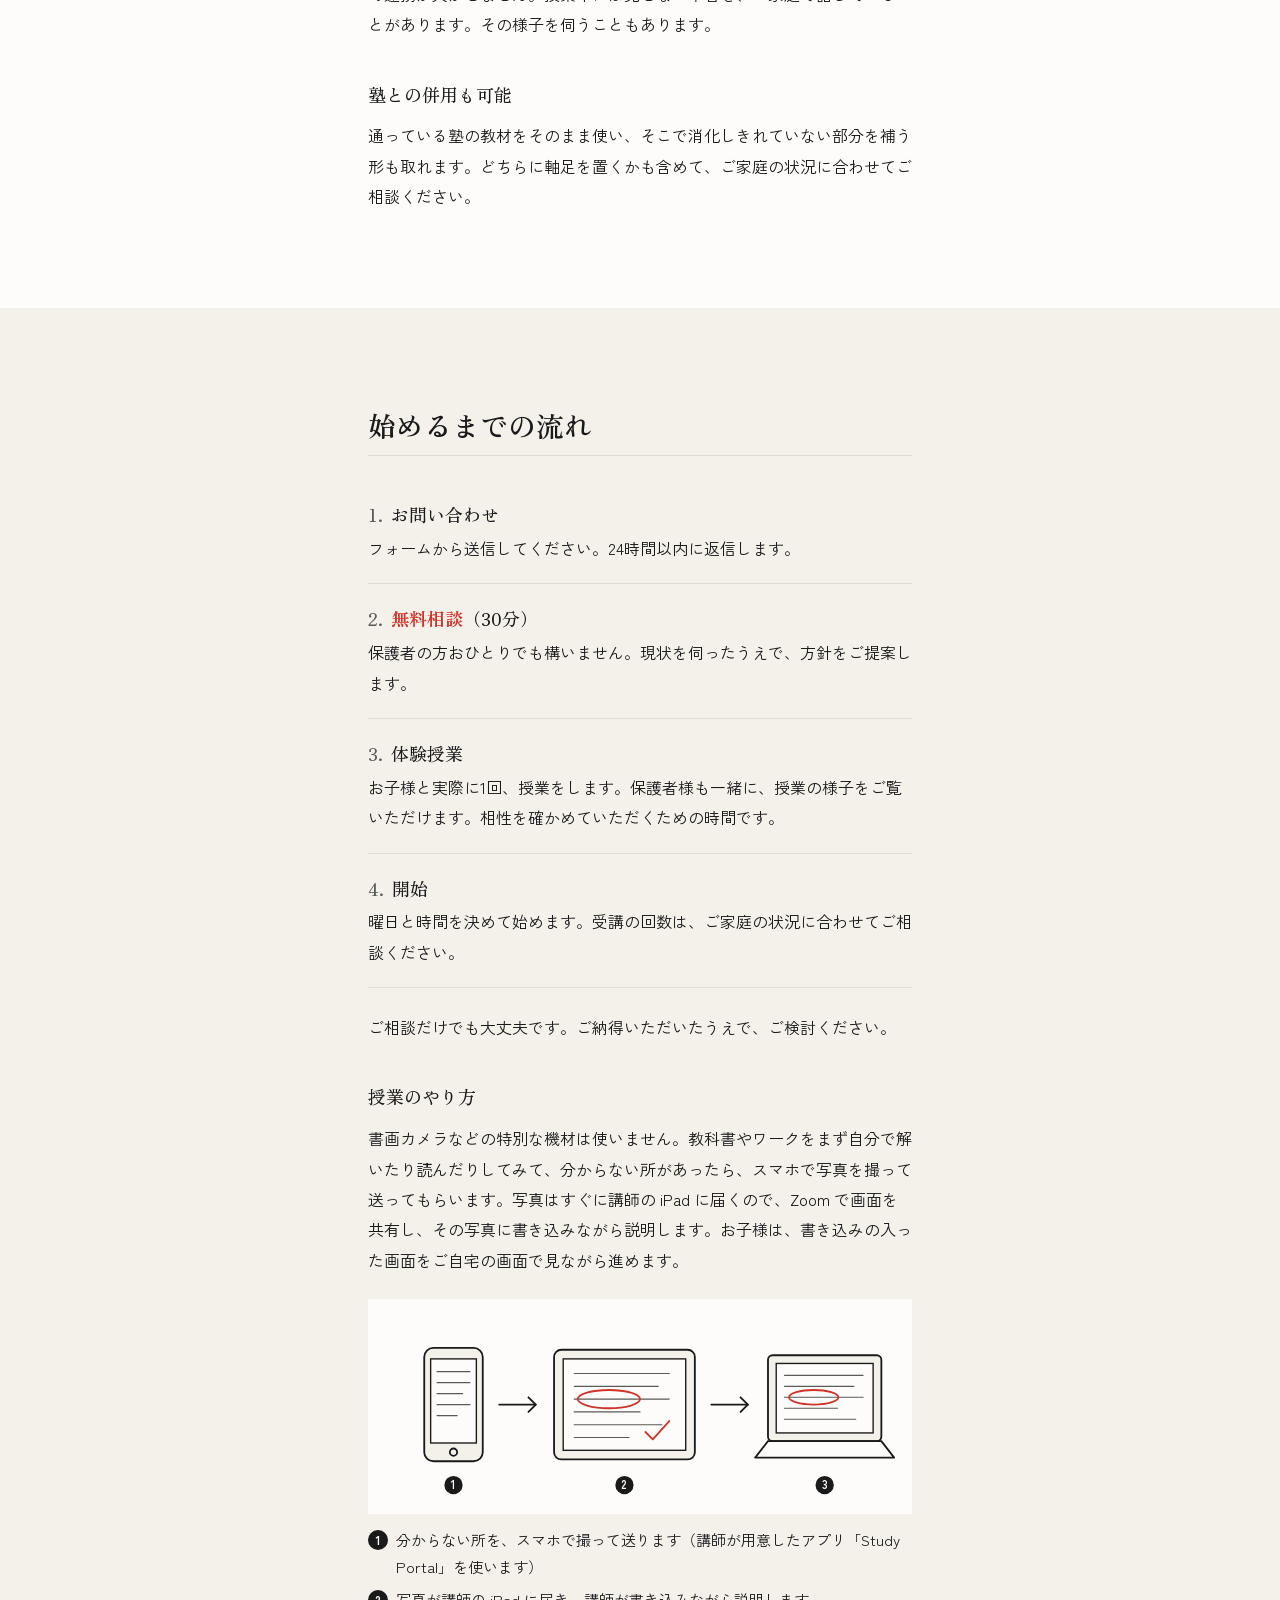
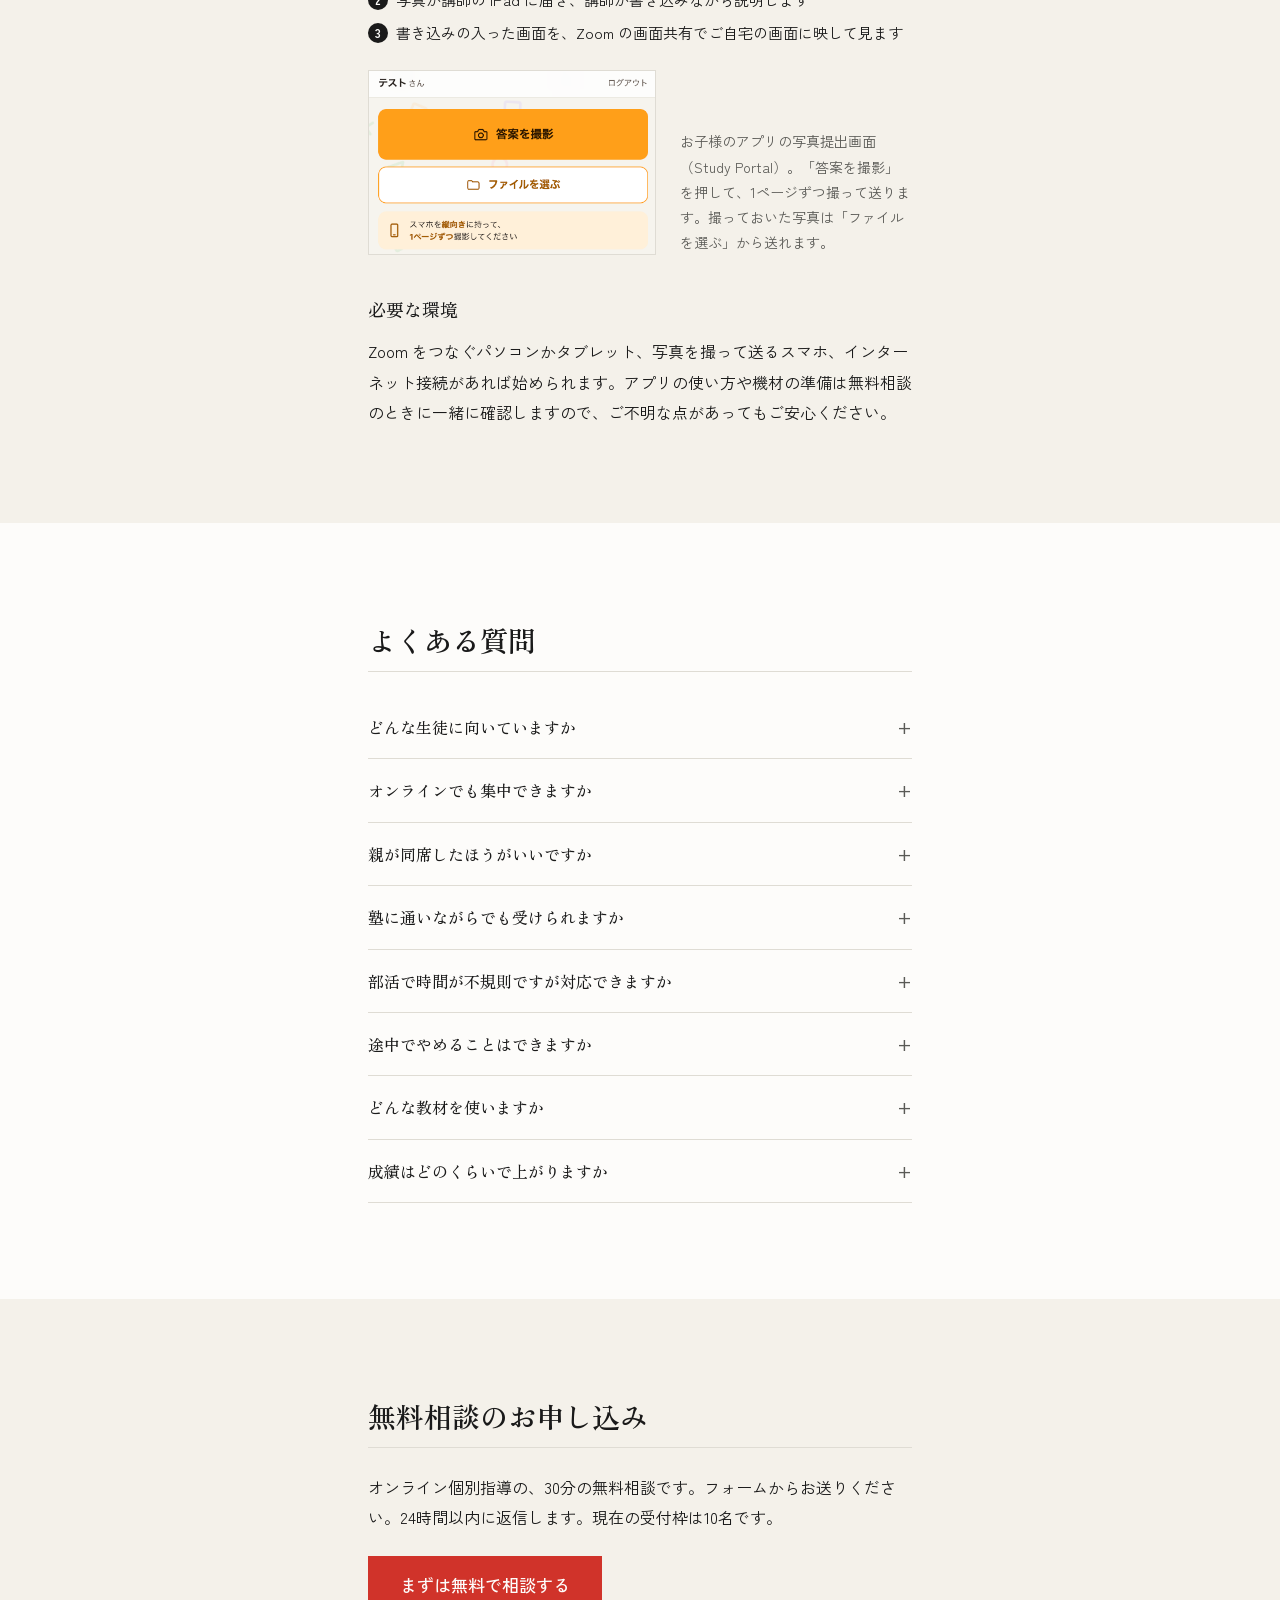
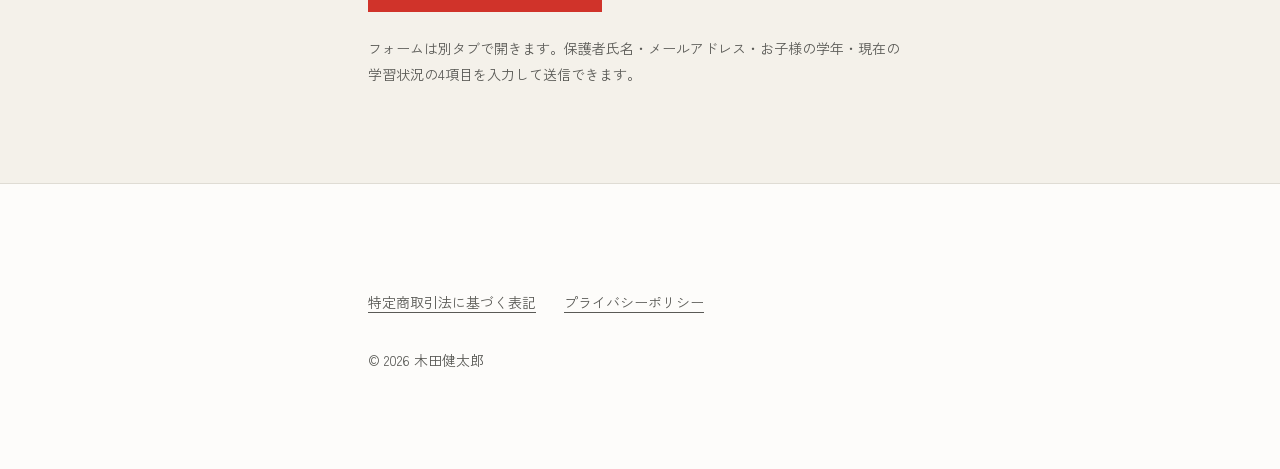
==== commit f1dcca8f: "お子様用の計画画面の画像を、見出しの表記を直したアプリの画面に差し替え Co-Authored-By: Claude Opus 5.5 <noreply@anthropic.com>" ====
--- a/index.html
+++ b/index.html
@@ -267,7 +267,7 @@
       <ul class="app-pair">
         <li>
           <figure>
-            <img src="assets/img/study-portal-plan-student.png" alt="Study Portal のお子様用の画面。今日やる英語のワーク10〜13ページのうち、10と11ページにチェックが付いている。下のカレンダーには、毎日やるページ数が表示されている" width="492" height="662" loading="lazy">
+            <img src="assets/img/study-portal-plan-student.png" alt="Study Portal のお子様用の画面。今日やる英語のワーク10〜13ページのうち、10と11ページにチェックが付いている。下のカレンダーには、毎日やるページ数が表示されている" width="492" height="670" loading="lazy">
             <figcaption><b>お子様のアプリ</b>今日やるページが表示され、終わったページをチェックしていきます。</figcaption>
           </figure>
         </li>
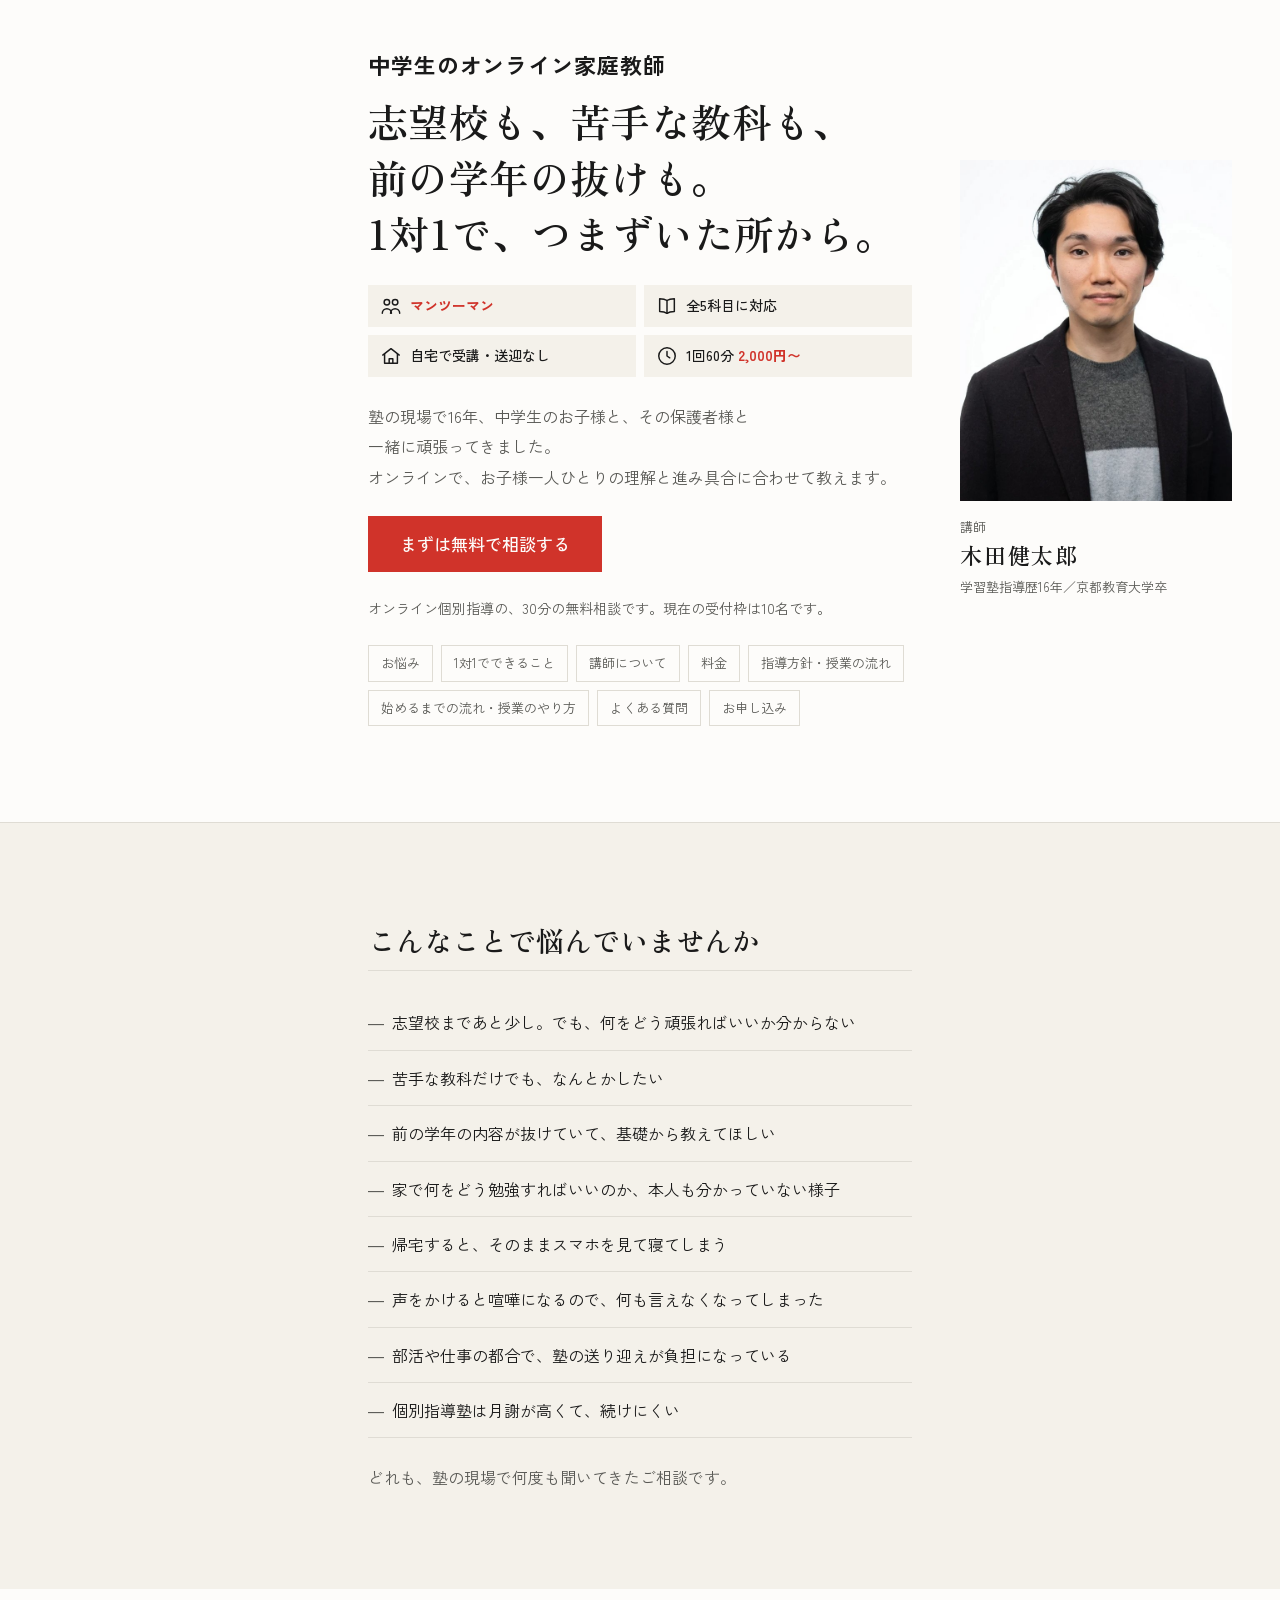
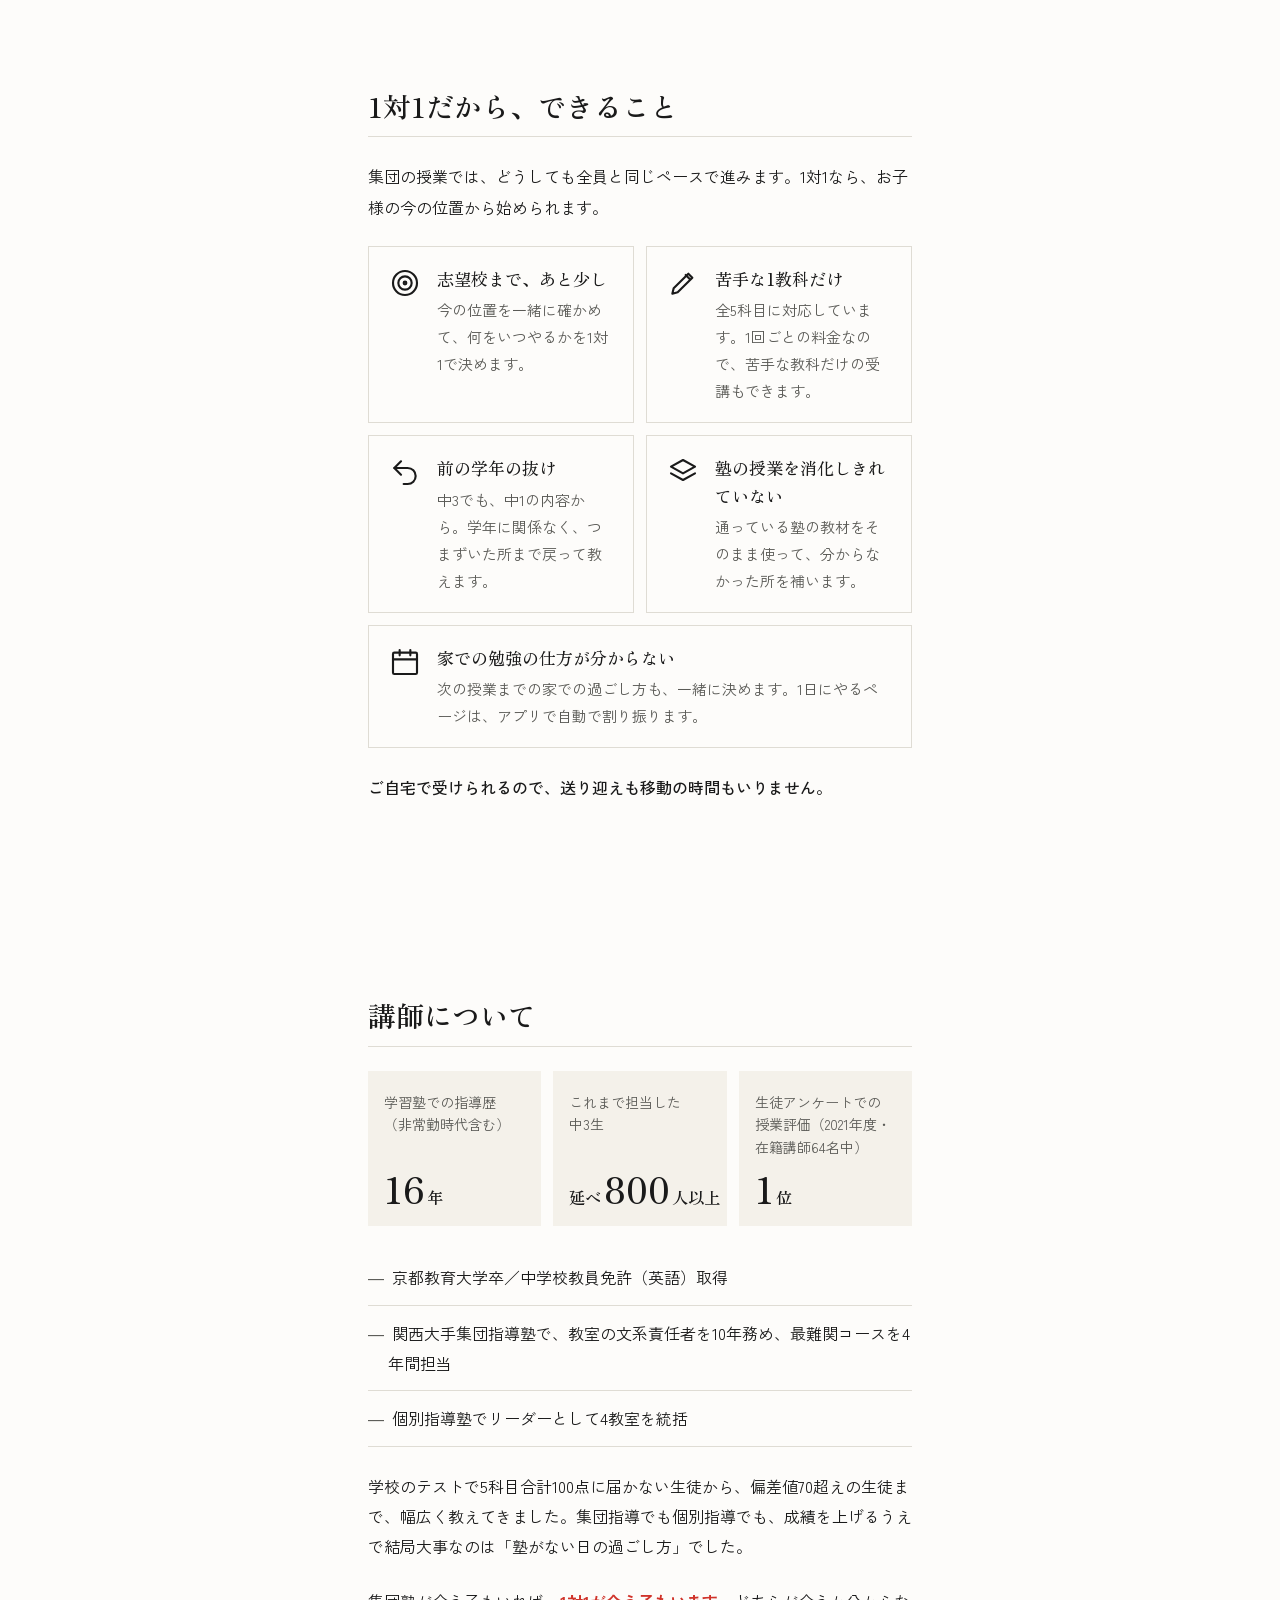
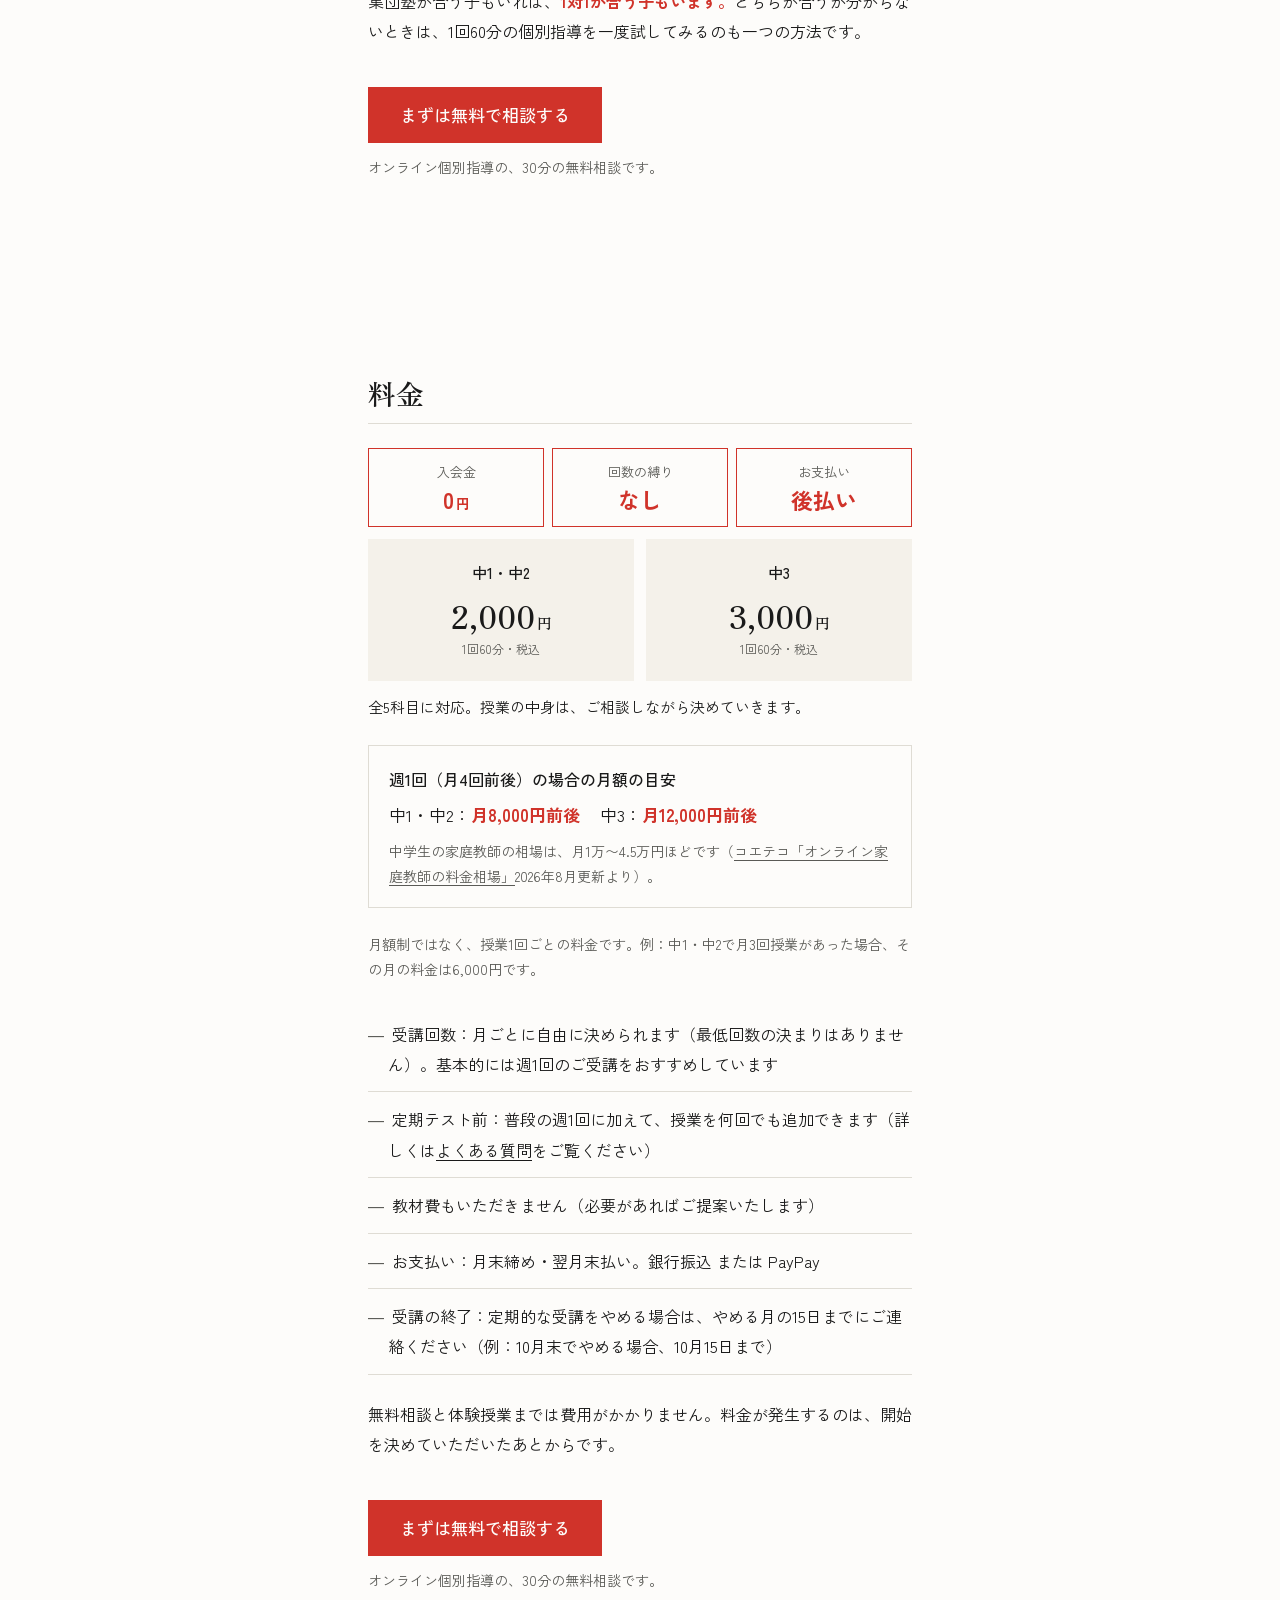
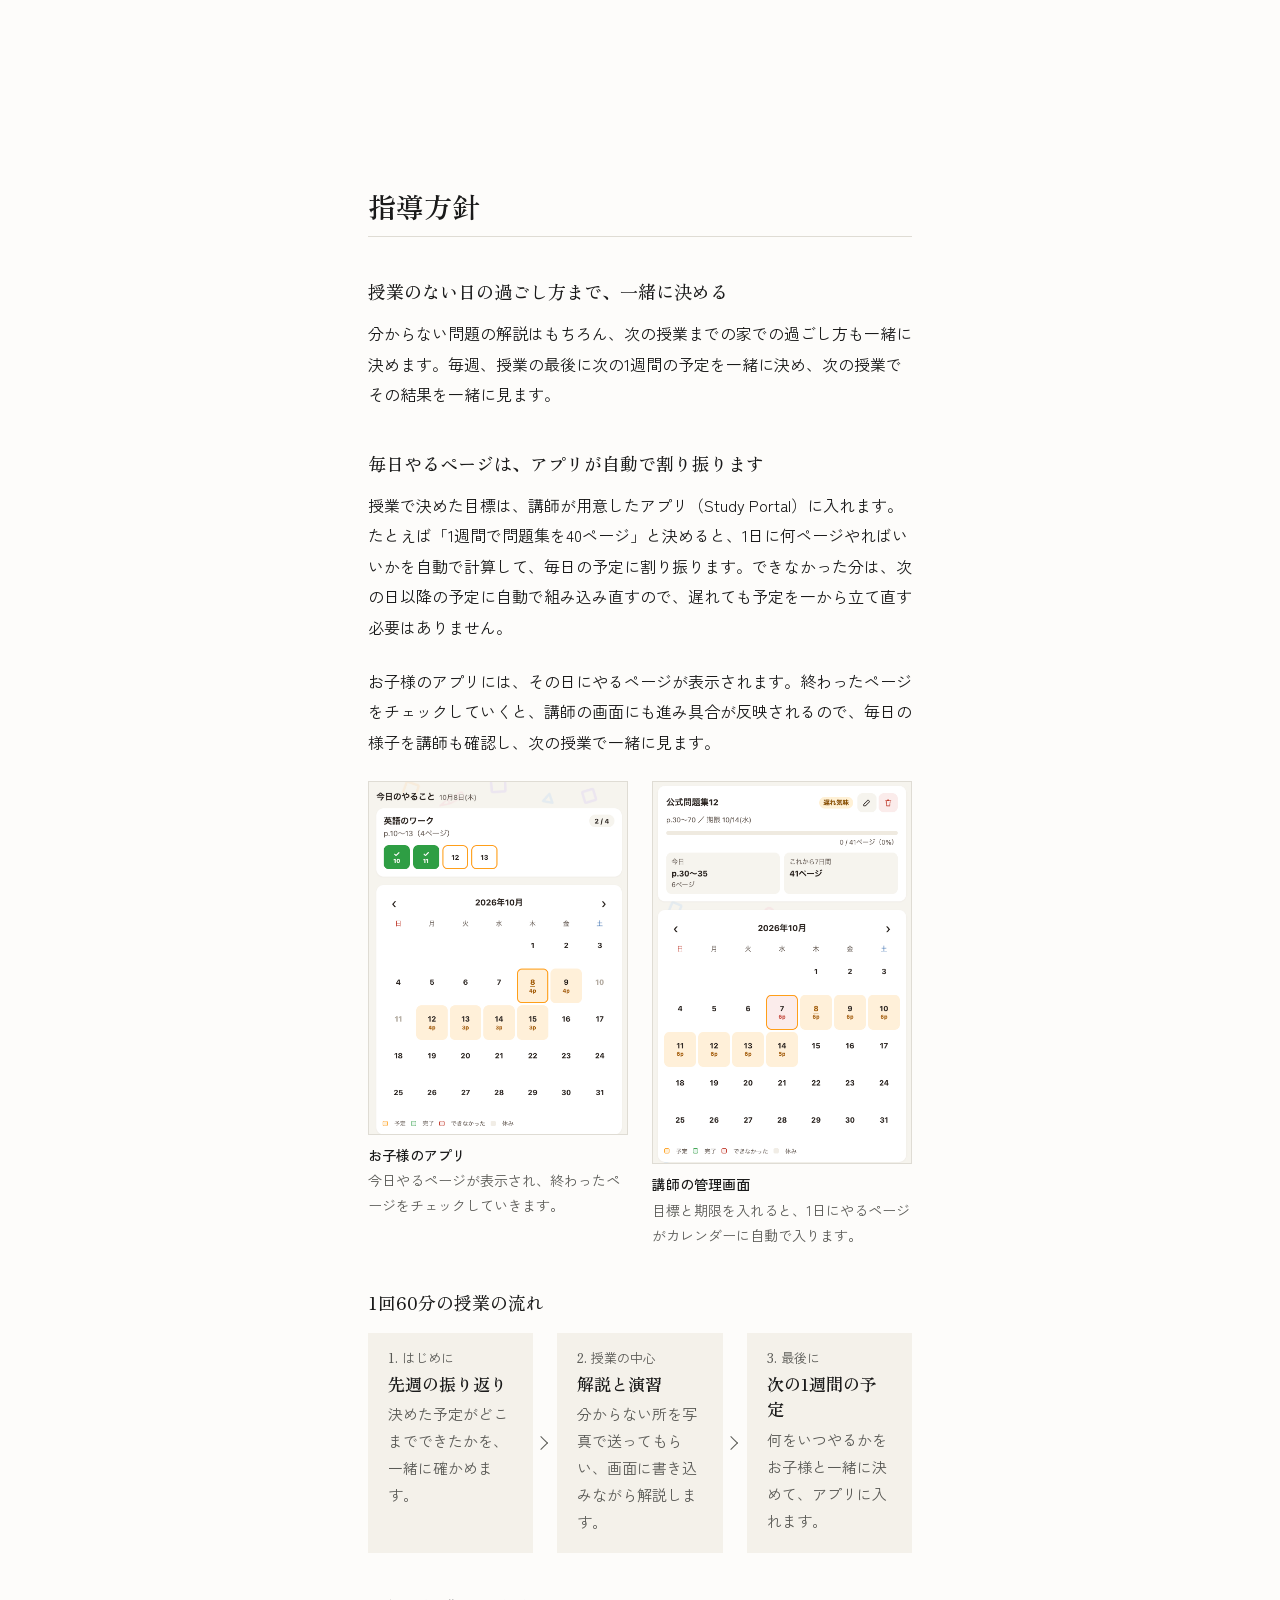
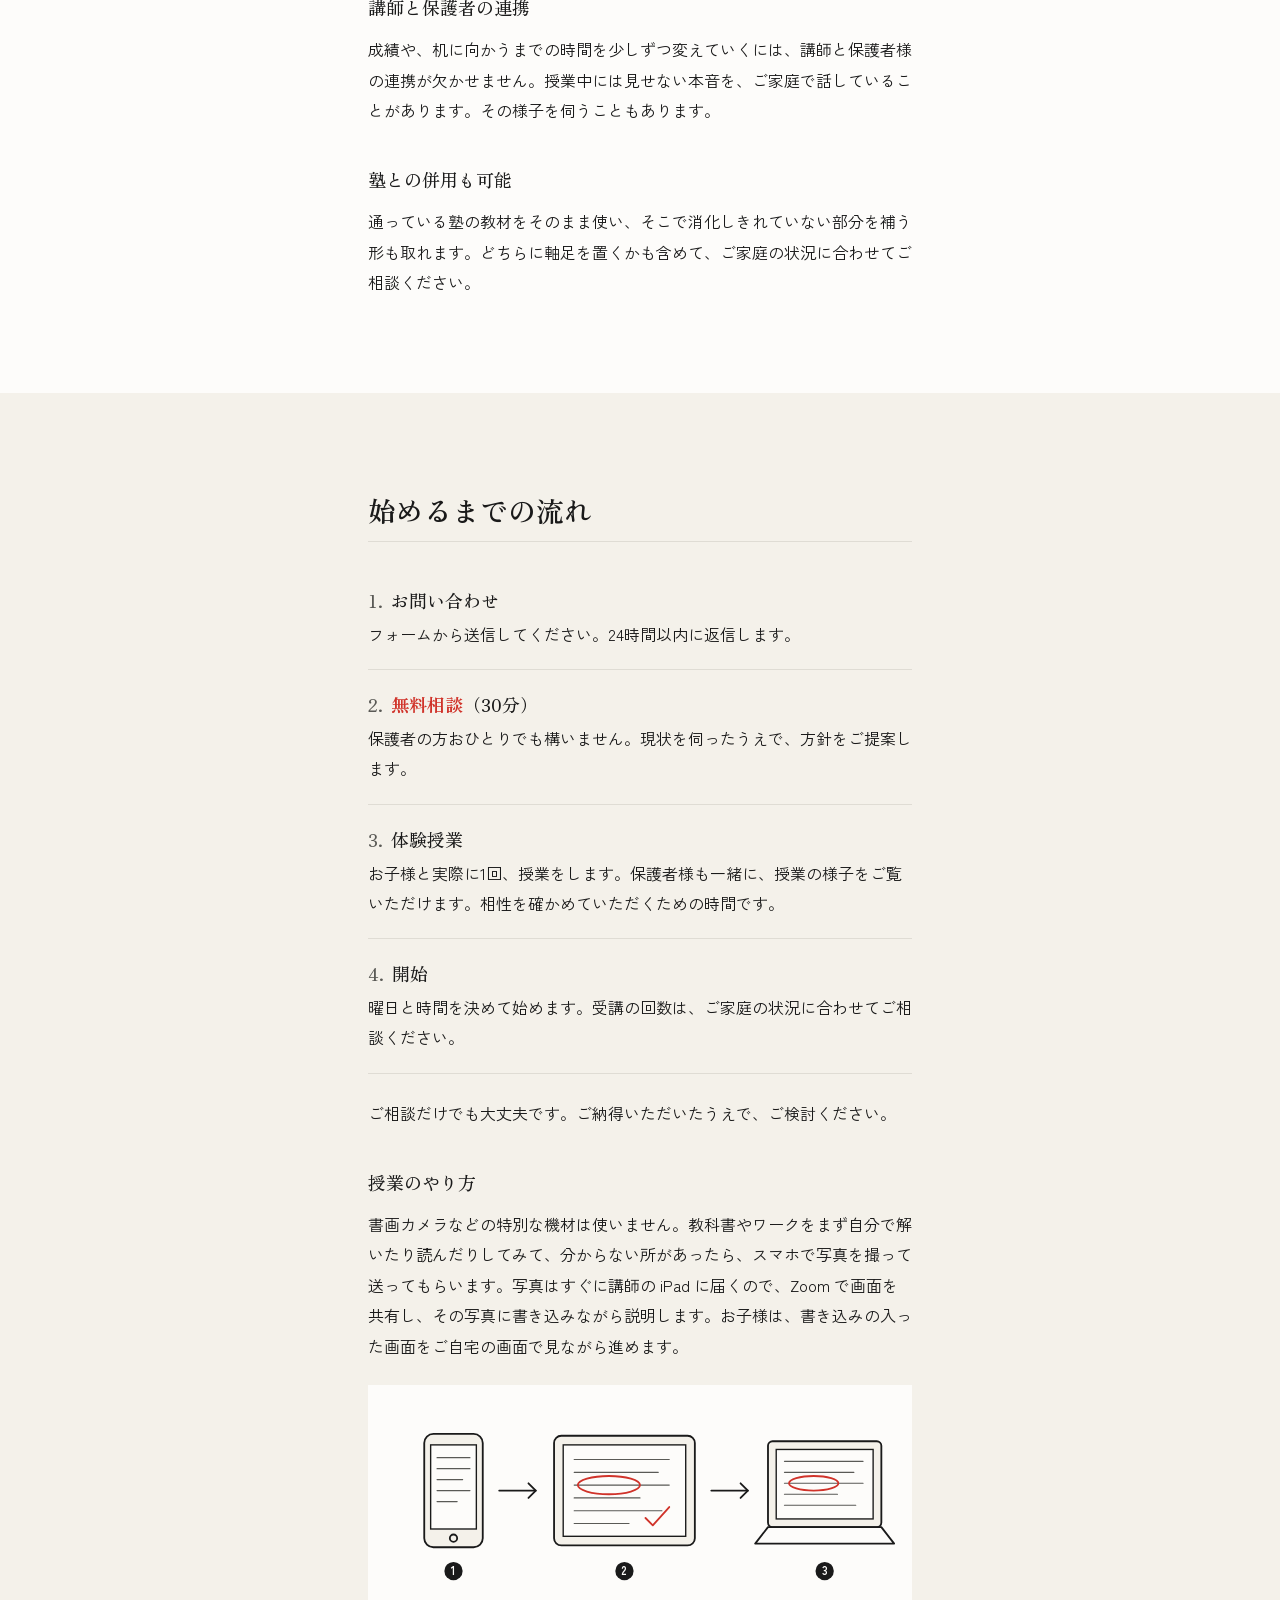
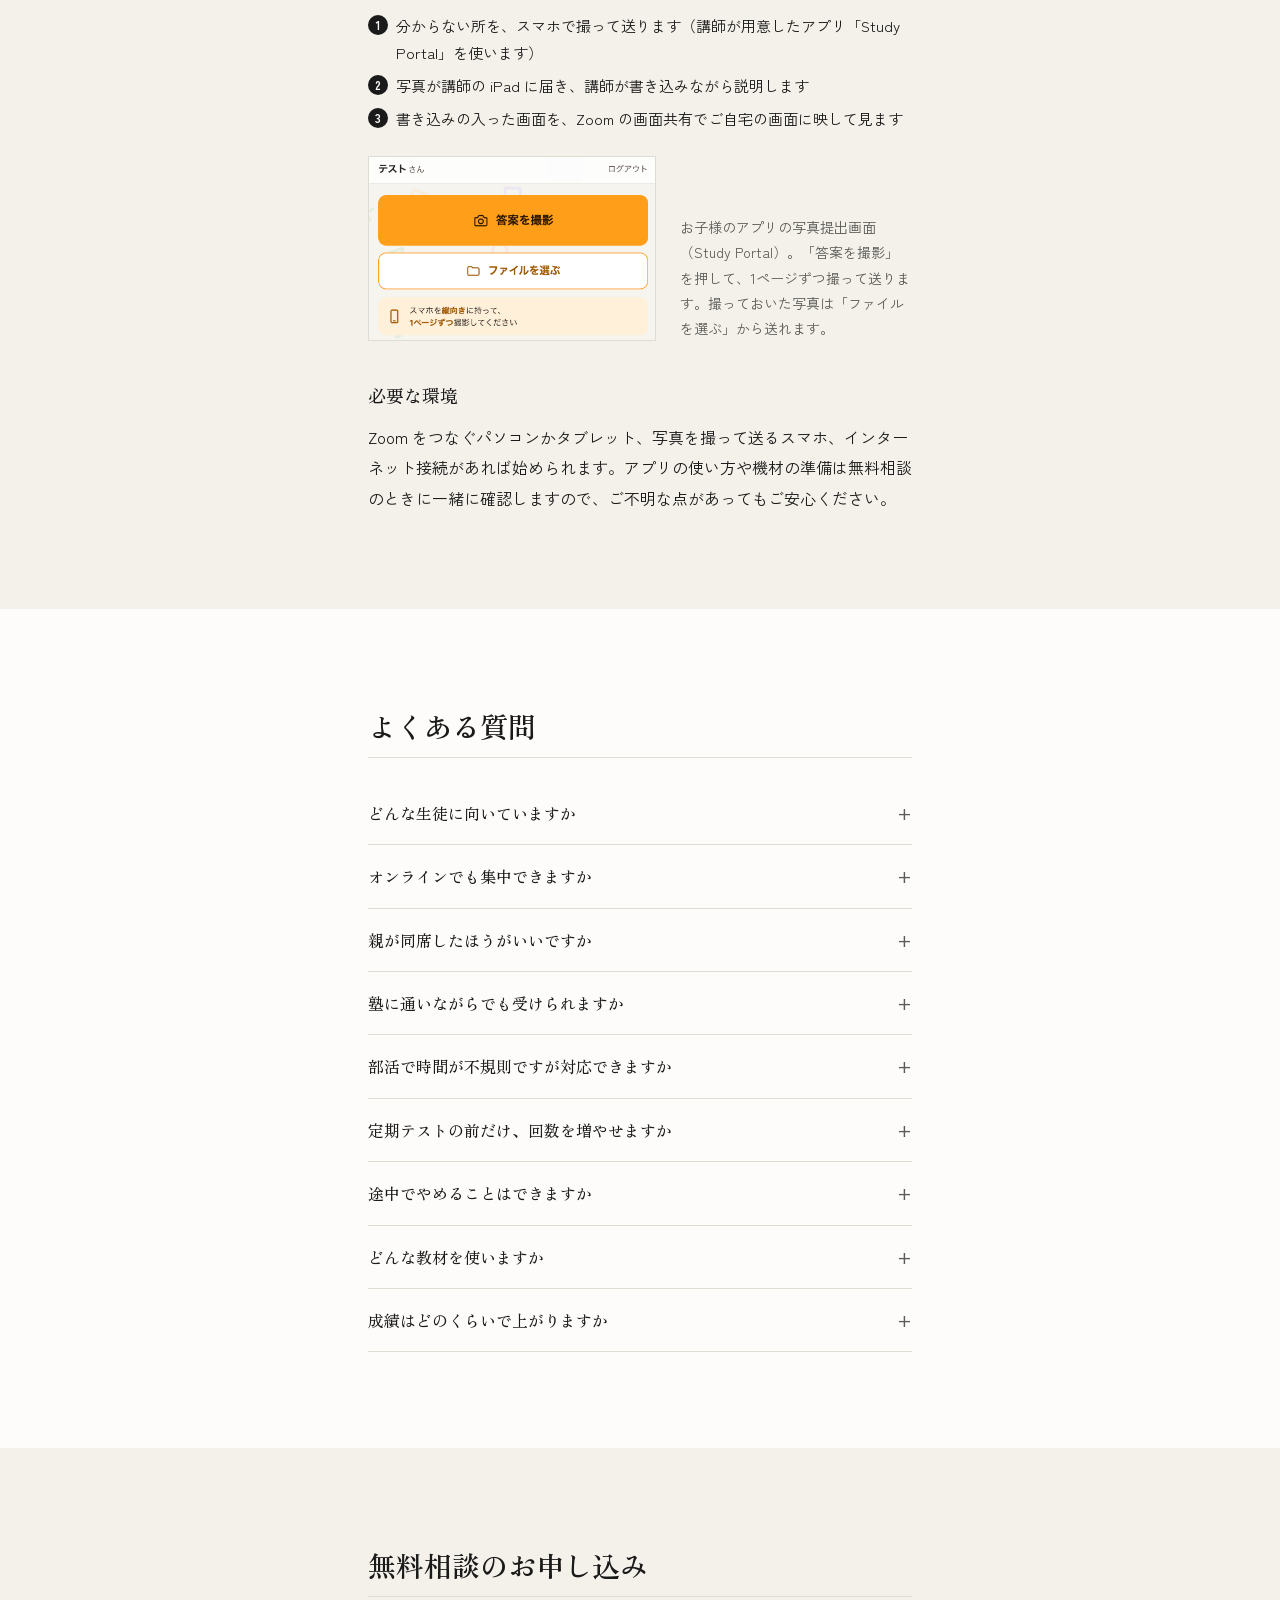
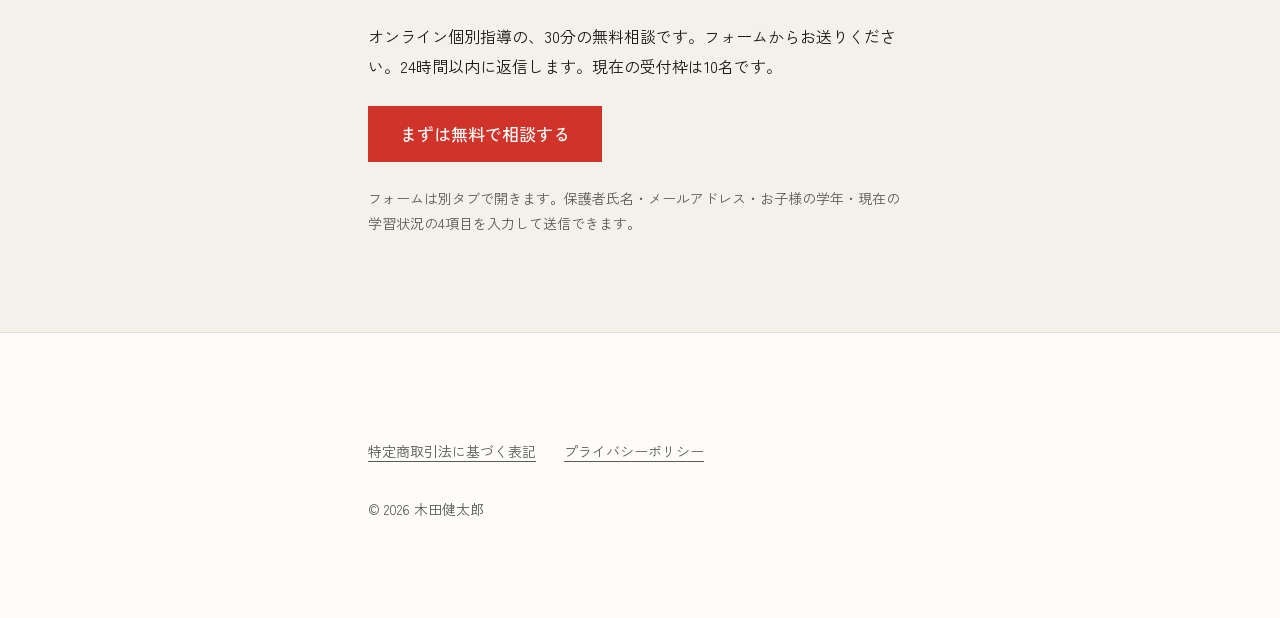
==== commit 8f76fc95: "定期テスト前の授業の追加について、料金欄と FAQ に追記 - 料金の箇条書きに「定期テスト前：週1回に加えて何回でも追加できる」を追加し、FAQ へリンク - FAQ「定期テストの前だけ、回数を増や" ====
--- a/index.html
+++ b/index.html
@@ -25,7 +25,7 @@
 <link rel="preconnect" href="https://fonts.googleapis.com">
 <link rel="preconnect" href="https://fonts.gstatic.com" crossorigin>
 <link rel="stylesheet" href="https://fonts.googleapis.com/css2?family=Zen+Kaku+Gothic+New:wght@400;500;700&family=Zen+Old+Mincho:wght@500;600&display=swap">
-<link rel="stylesheet" href="assets/css/style.css?v=20261008-3">
+<link rel="stylesheet" href="assets/css/style.css?v=20261008-4">
 
 <script type="application/ld+json">
 {
@@ -239,6 +239,7 @@
       <p class="note">月額制ではなく、授業1回ごとの料金です。例：中1・中2で月3回授業があった場合、その月の料金は6,000円です。</p>
       <ul class="list">
         <li>受講回数：月ごとに自由に決められます（最低回数の決まりはありません）。基本的には週1回のご受講をおすすめしています</li>
+        <li>定期テスト前：普段の週1回に加えて、授業を何回でも追加できます（詳しくは<a href="#faq-test">よくある質問</a>をご覧ください）</li>
         <li>教材費もいただきません（必要があればご提案いたします）</li>
         <li>お支払い：月末締め・翌月末払い。銀行振込 または PayPay</li>
         <li>受講の終了：定期的な受講をやめる場合は、やめる月の15日までにご連絡ください（例：10月末でやめる場合、10月15日まで）</li>
@@ -411,6 +412,11 @@
         <p>可能な範囲で調整します。曜日を固定したうえで、大会前などの事情があれば振替をご相談ください。空き枠の状況によってはご希望に添えないこともあります。</p>
       </details>
 
+      <details id="faq-test">
+        <summary>定期テストの前だけ、回数を増やせますか</summary>
+        <p>増やせます。普段の週1回はそのまま続けていただき、そのうえで追加する分には、何回でも入れられます（日時は空き状況に合わせてご相談ください）。一方で、テストのあとに2週間ほど休み、その分をテスト前にまとめる形はおすすめしていません。成績の土台になるのは、テストのない時期の積み重ねだからです。</p>
+      </details>
+
       <details>
         <summary>途中でやめることはできますか</summary>
         <p>できます。月ごとの最低受講回数もありません。ご連絡の時期は、<a href="#price">料金</a>の欄をご覧ください。ご家庭の状況が変わったときは、いつでもご相談ください。</p>
--- a/assets/css/style.css
+++ b/assets/css/style.css
@@ -408,6 +408,7 @@
 .estimate .note { margin-top: 0.5rem; }
 
 .note a { color: var(--graphite); text-underline-offset: 0.2em; }
+.list a { color: var(--ink); text-underline-offset: 0.2em; }
 
 .plans {
   list-style: none;
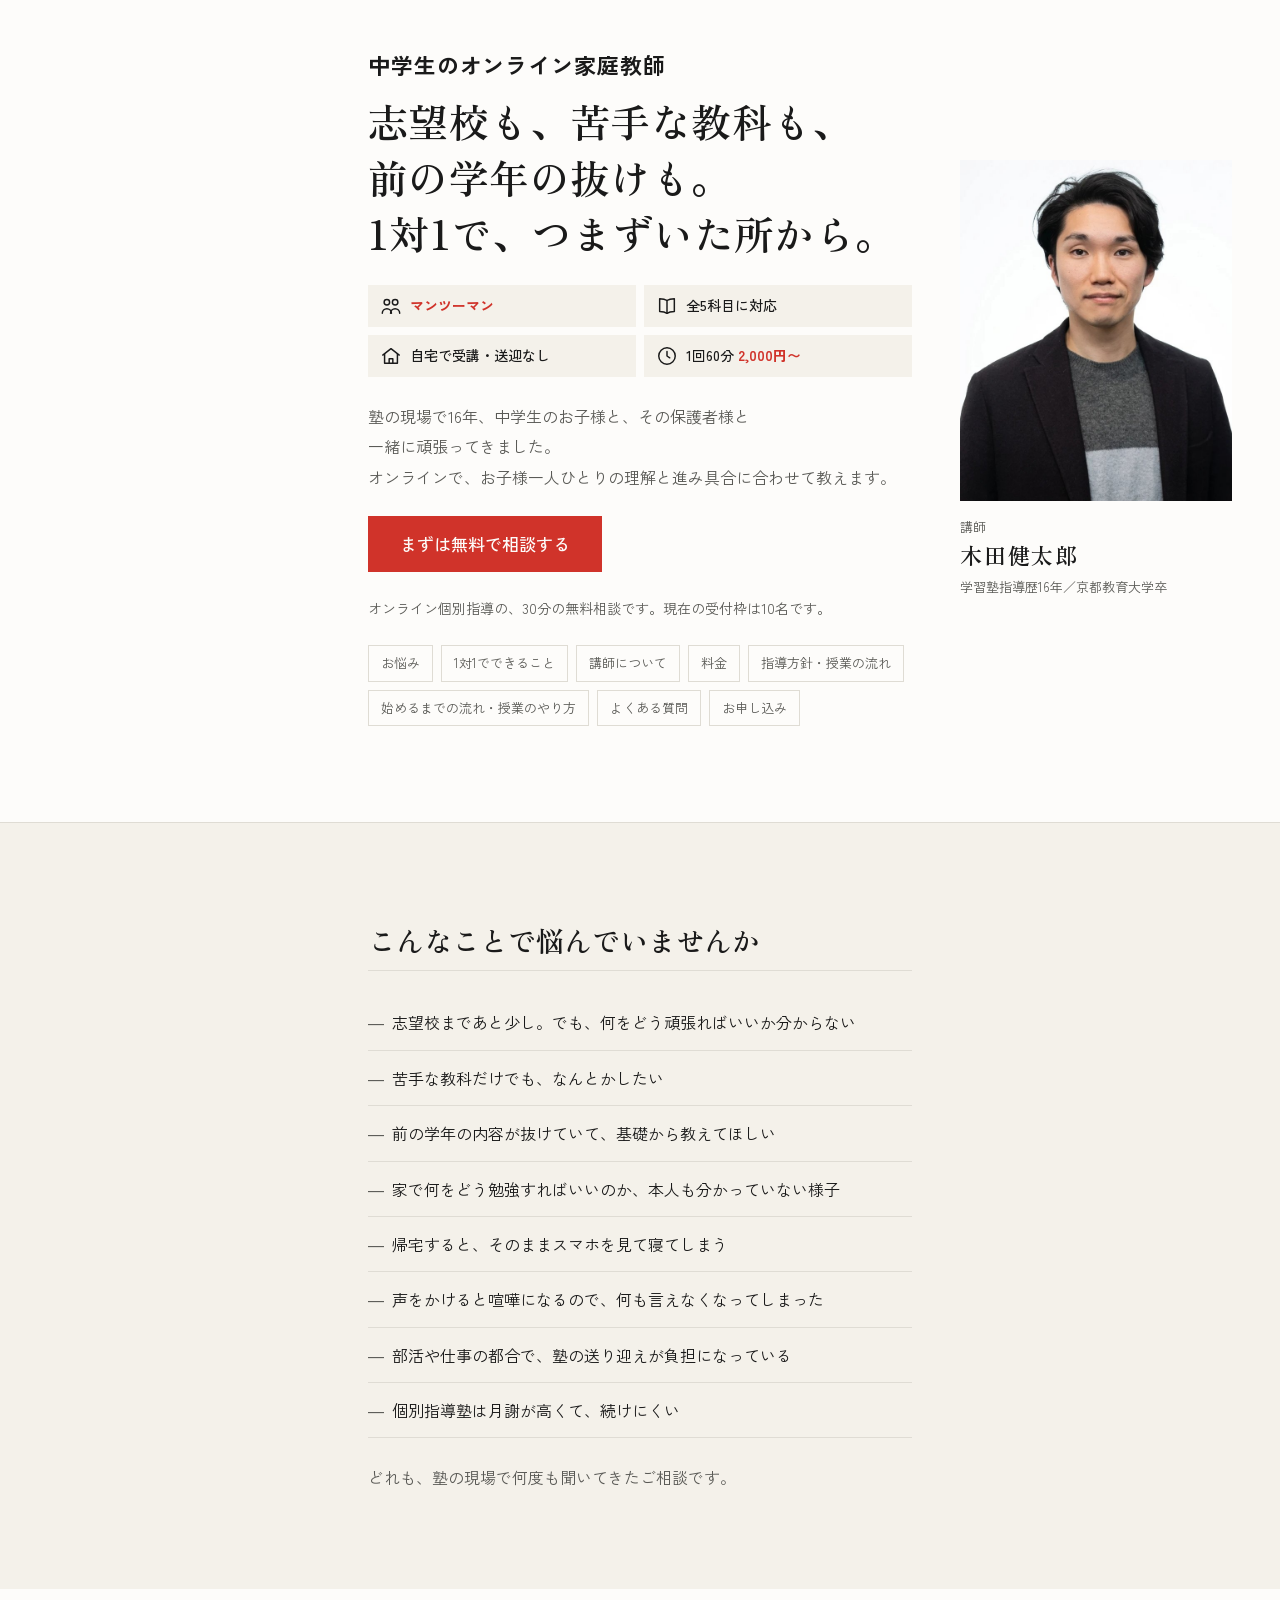
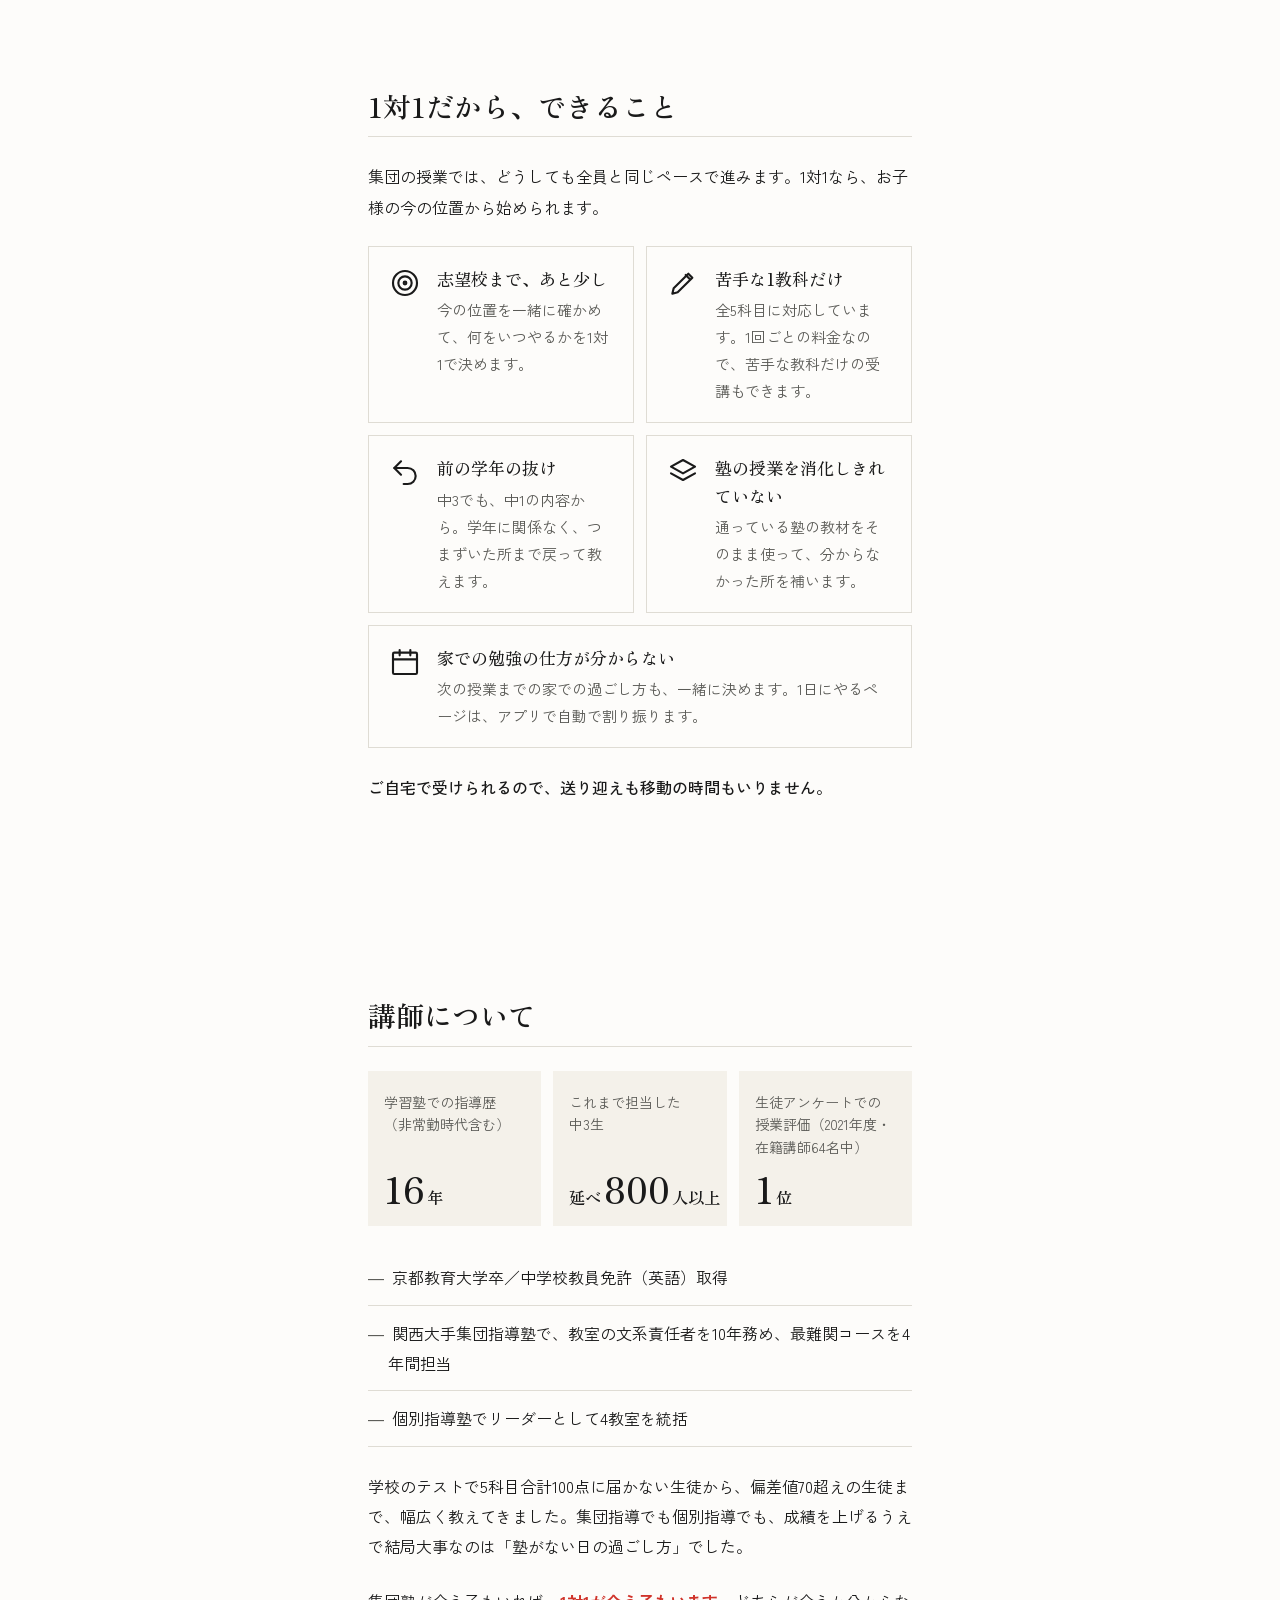
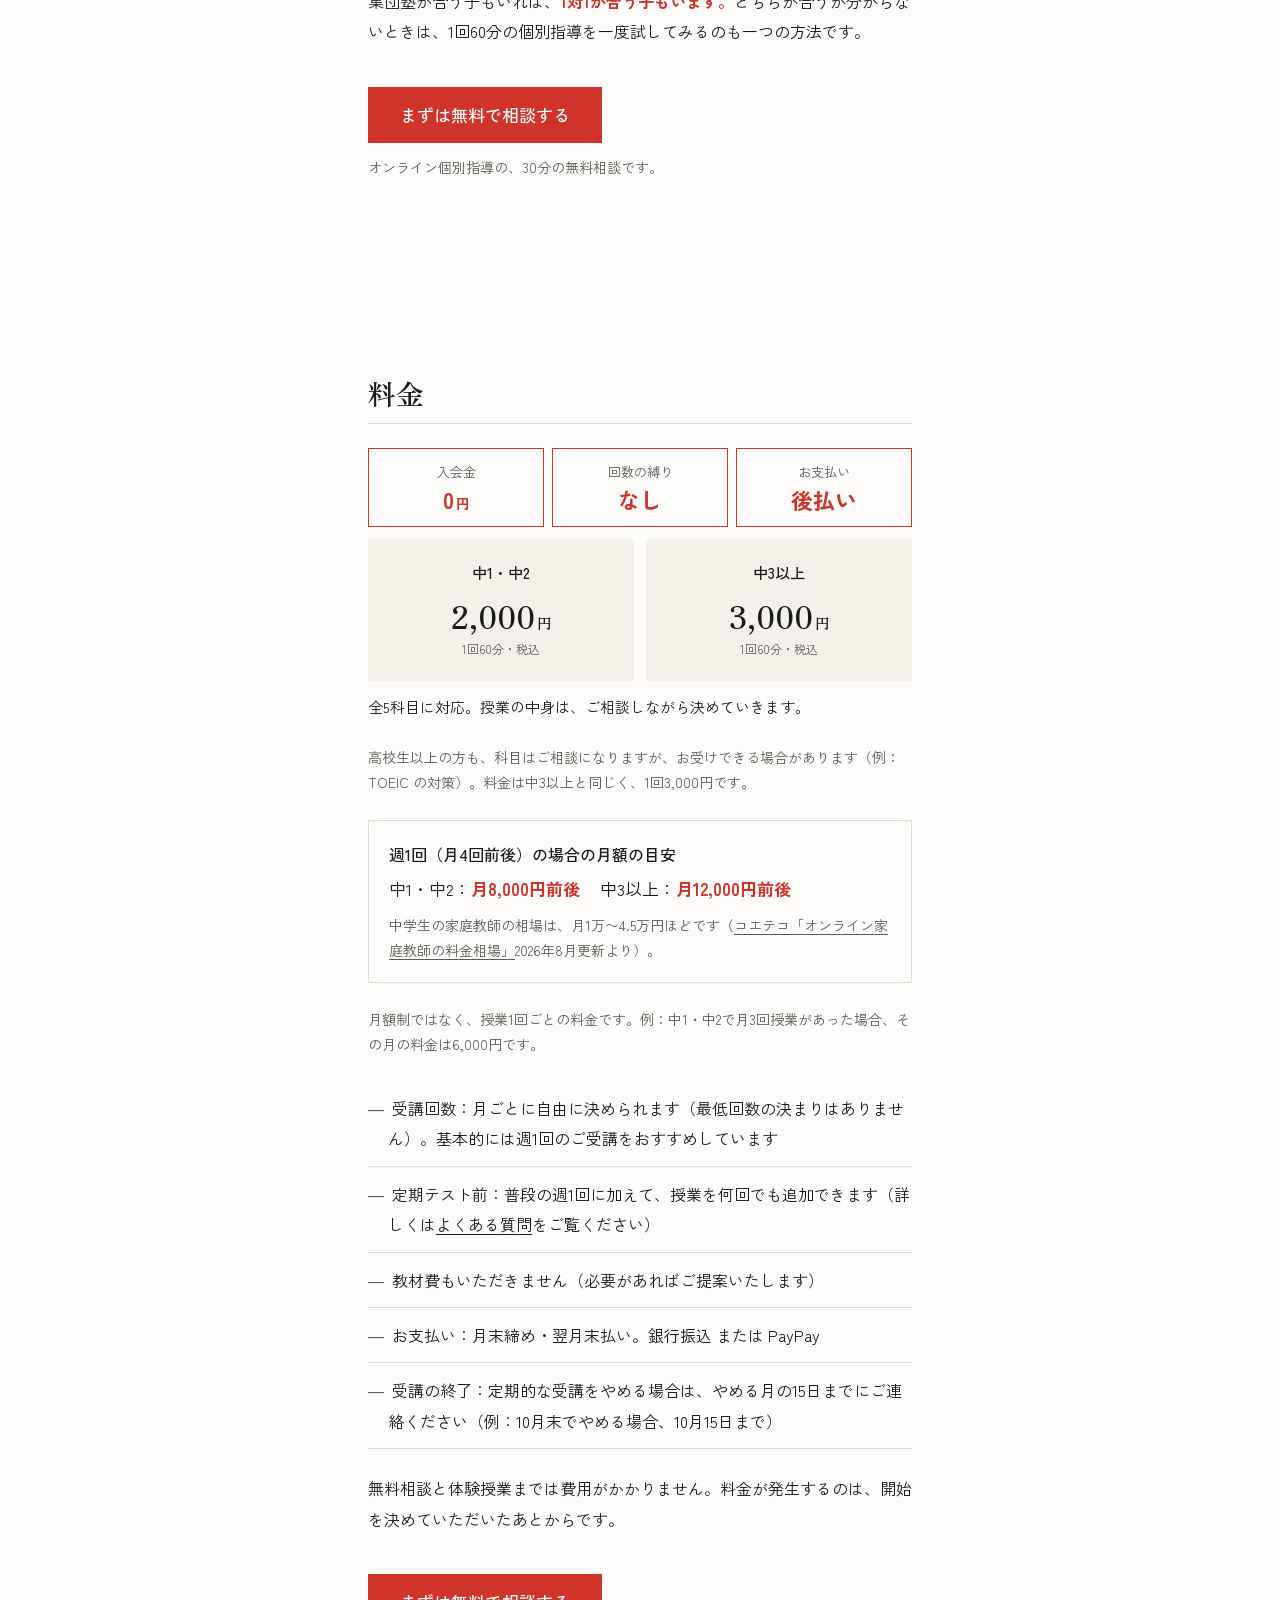
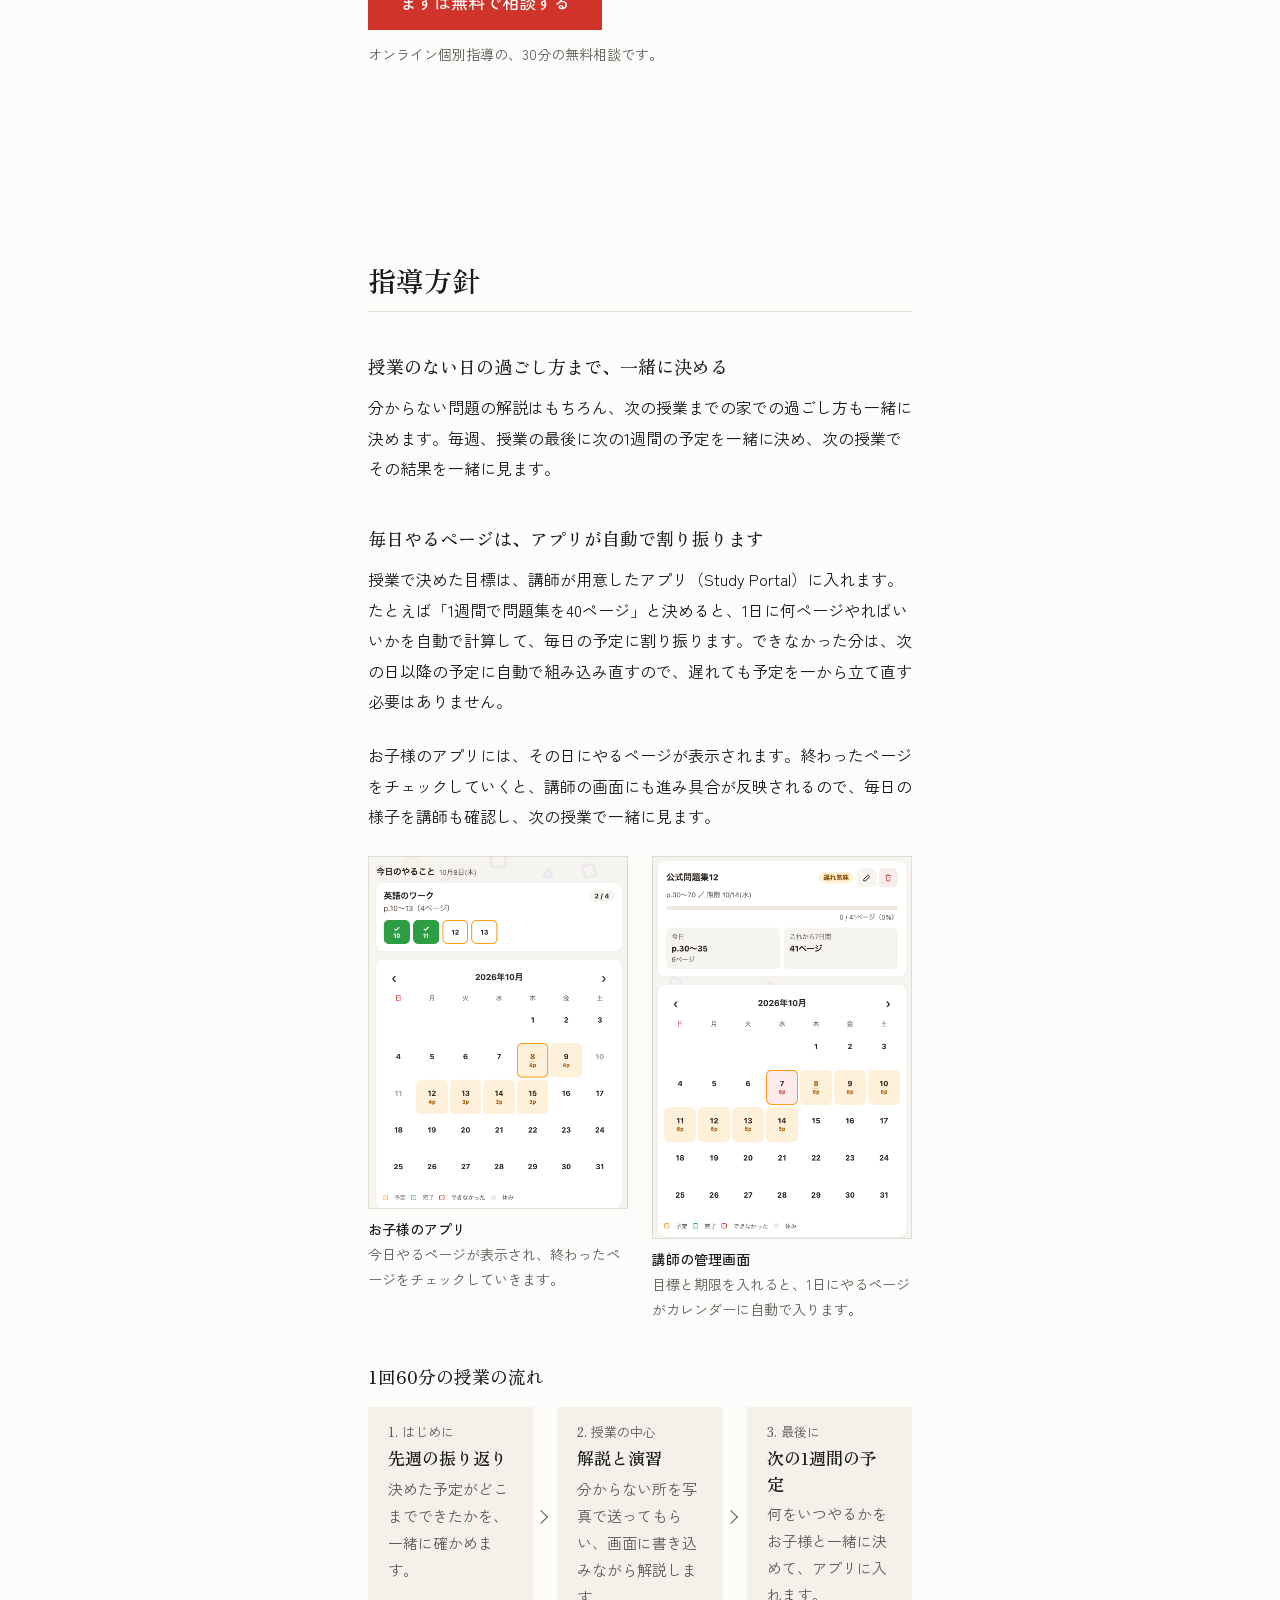
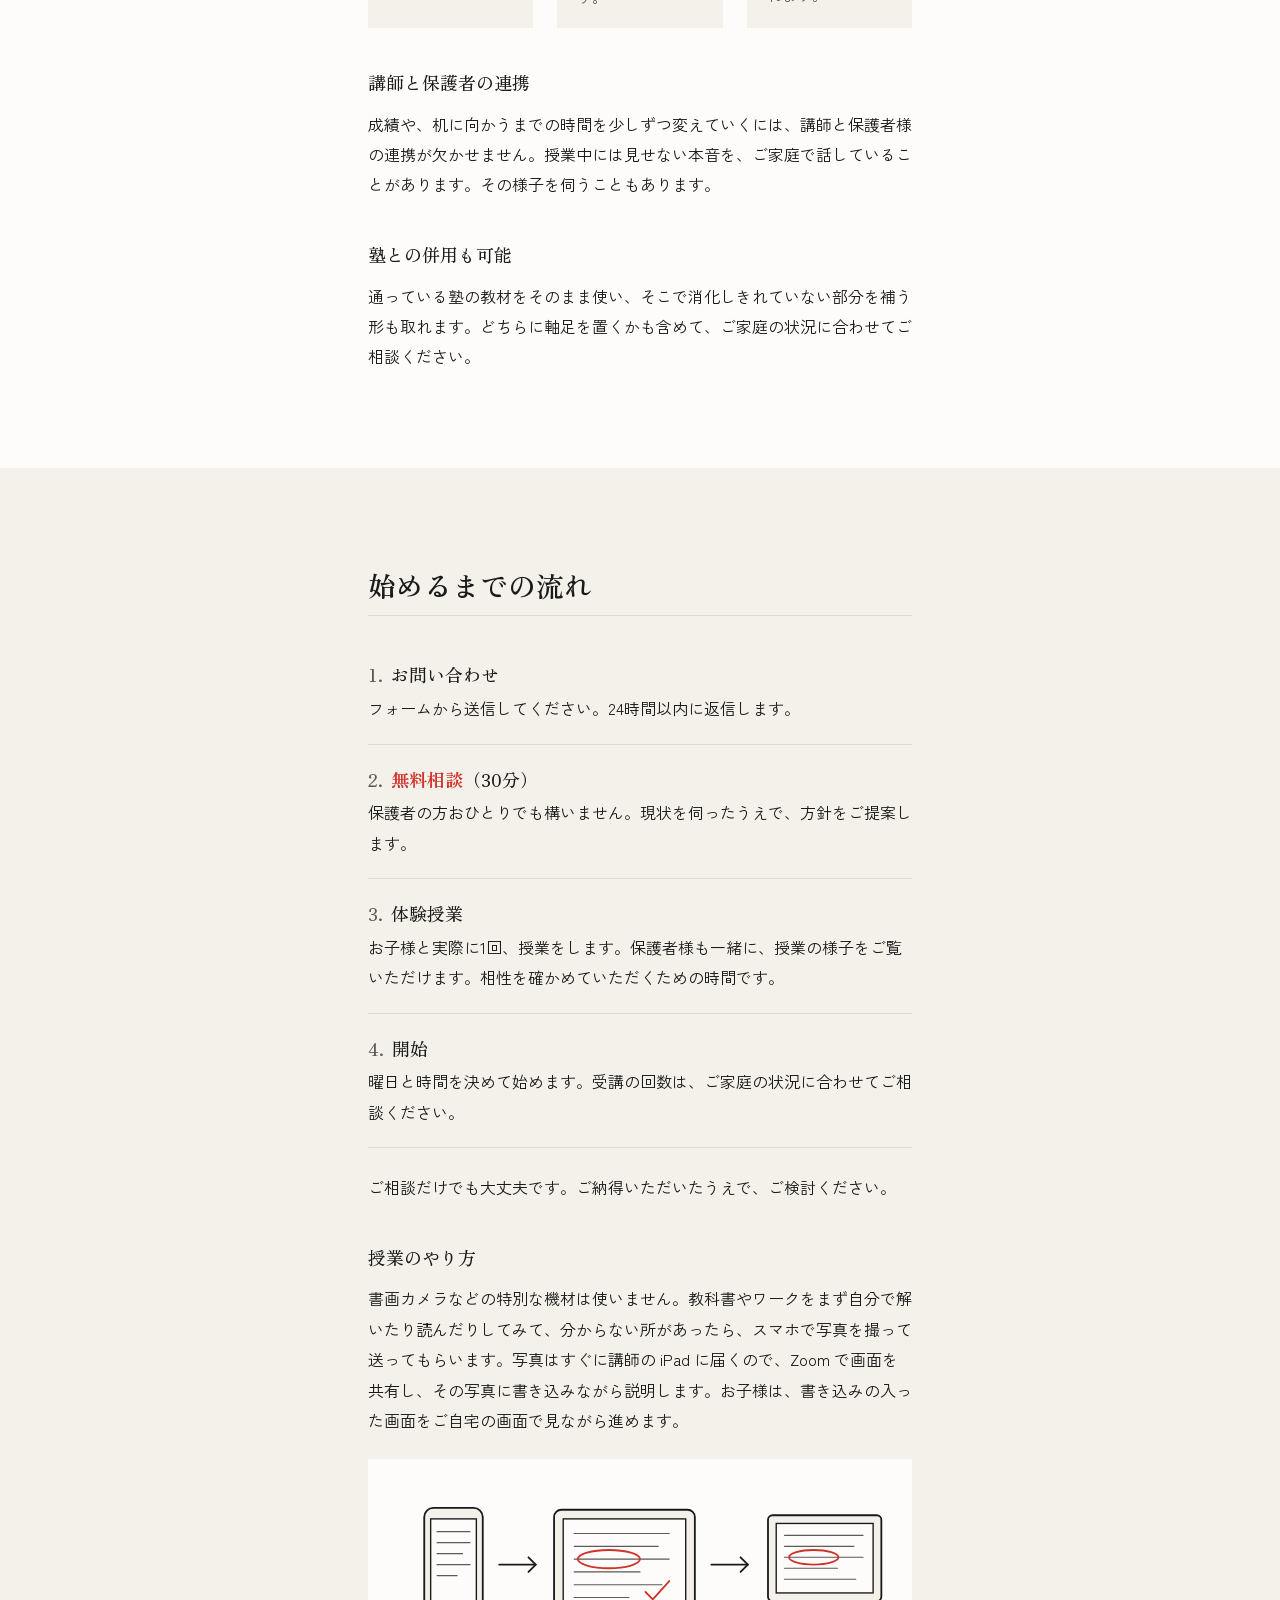
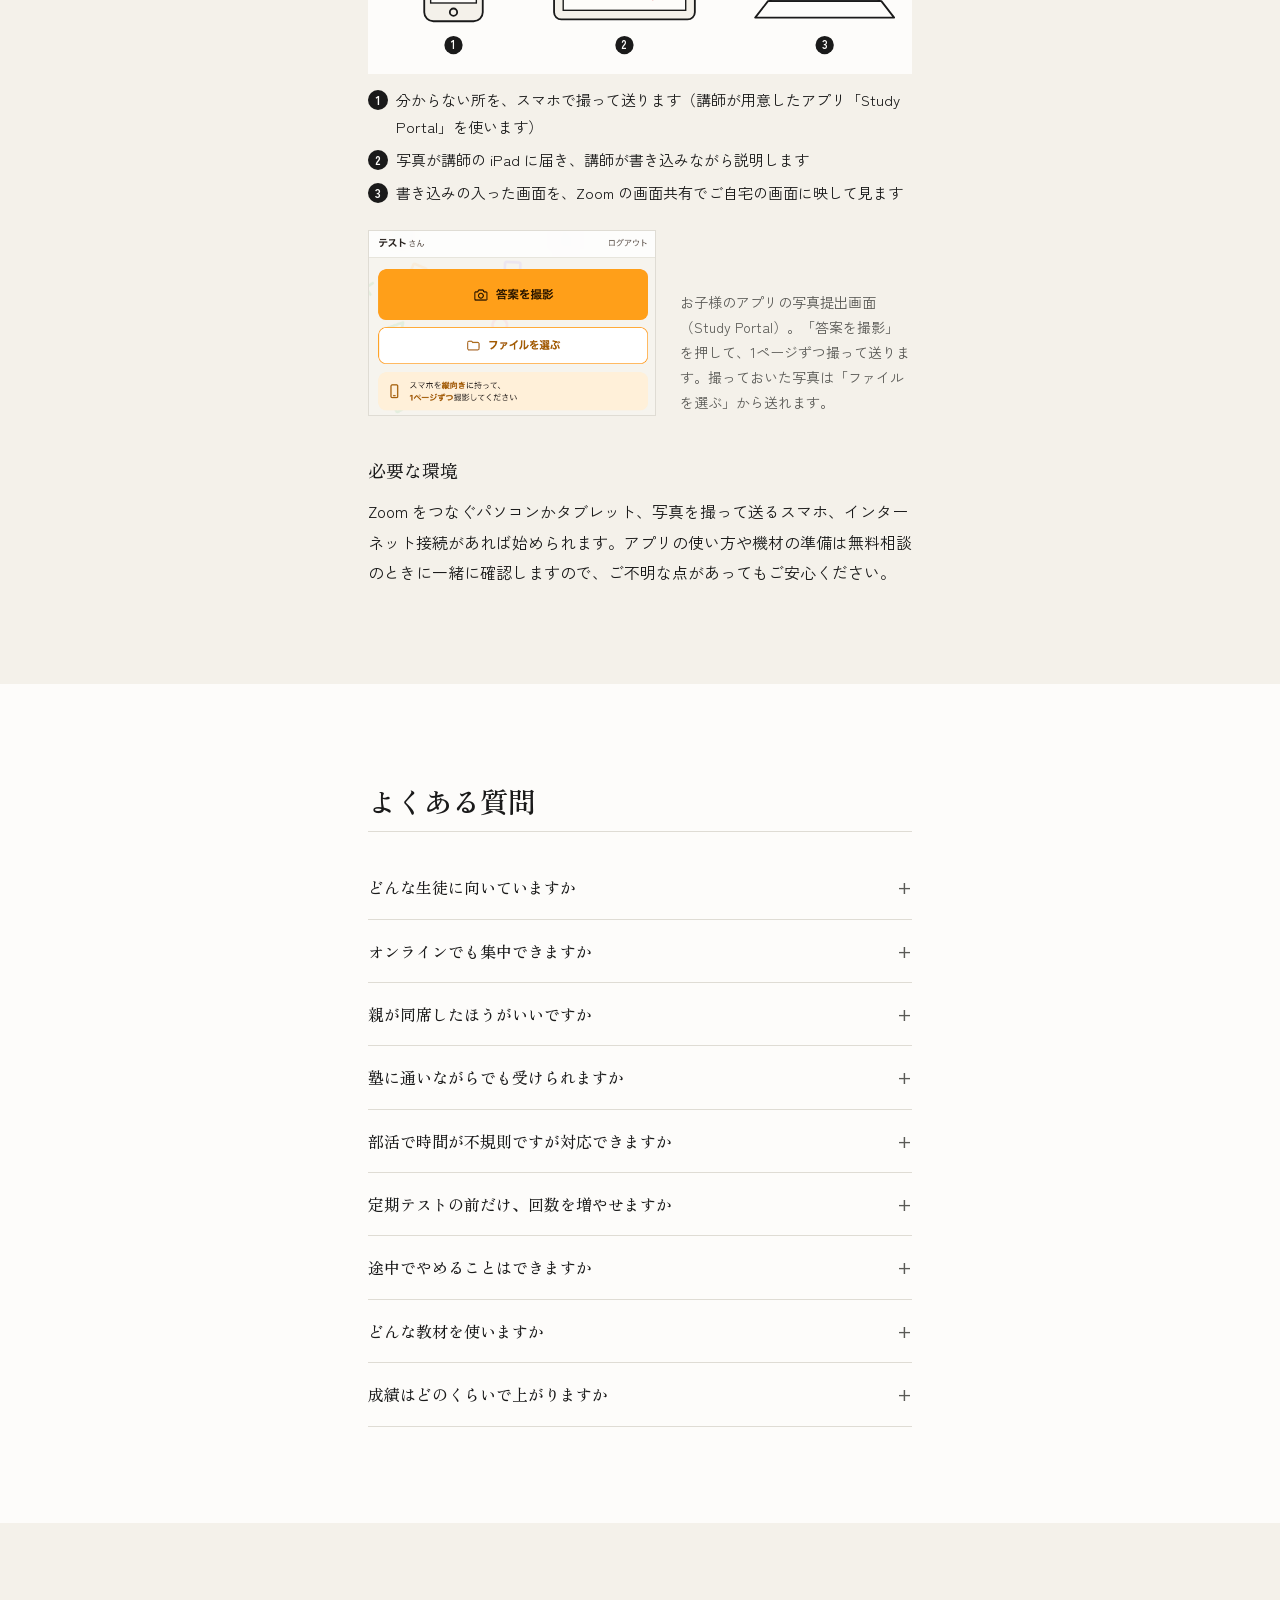
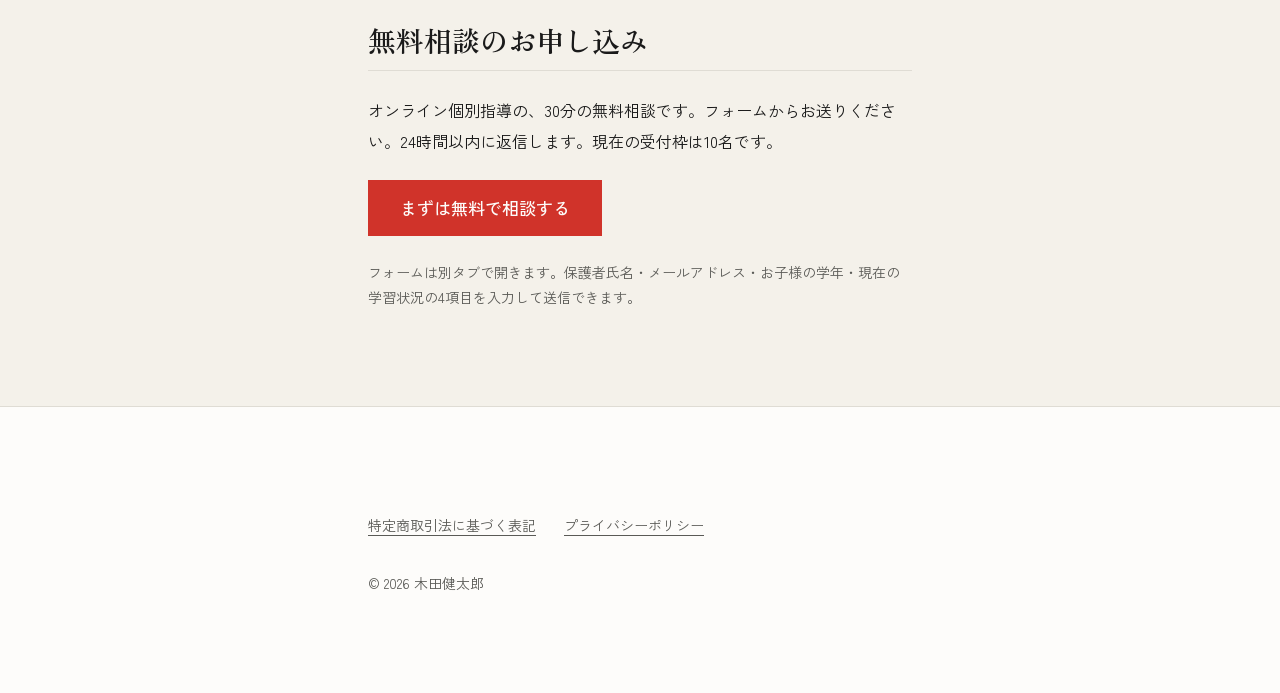
==== commit 5bd61f82: "料金を「中3以上 3,000円」にし、高校生以上の受け入れについて追記 - 料金カード・月額の目安・特商法表記の「中3」を「中3以上」に変更 - 料金欄に、高校生以上も科目は相談のうえ受けられる場合が" ====
--- a/index.html
+++ b/index.html
@@ -225,15 +225,16 @@
           <span class="plan-unit">1回60分・税込</span>
         </li>
         <li>
-          <span class="plan-name">中3</span>
+          <span class="plan-name">中3以上</span>
           <span class="plan-price">3,000<small>円</small></span>
           <span class="plan-unit">1回60分・税込</span>
         </li>
       </ul>
       <p class="plan-memo"><span class="nb">全5科目に対応。</span><span class="nb">授業の中身は、</span><span class="nb">ご相談しながら決めていきます。</span></p>
+      <p class="note">高校生以上の方も、科目はご相談になりますが、お受けできる場合があります（例：TOEIC の対策）。料金は中3以上と同じく、1回3,000円です。</p>
       <div class="estimate">
         <p class="estimate-head">週1回（月4回前後）の場合の月額の目安</p>
-        <p class="estimate-body"><span class="nb">中1・中2：<span class="em">月8,000円前後</span></span><span class="nb">中3：<span class="em">月12,000円前後</span></span></p>
+        <p class="estimate-body"><span class="nb">中1・中2：<span class="em">月8,000円前後</span></span><span class="nb">中3以上：<span class="em">月12,000円前後</span></span></p>
         <p class="note">中学生の家庭教師の相場は、月1万〜4.5万円ほどです（<a href="https://coeteco.jp/articles/11936" target="_blank" rel="noopener">コエテコ「オンライン家庭教師の料金相場」</a>2026年8月更新より）。</p>
       </div>
       <p class="note">月額制ではなく、授業1回ごとの料金です。例：中1・中2で月3回授業があった場合、その月の料金は6,000円です。</p>
